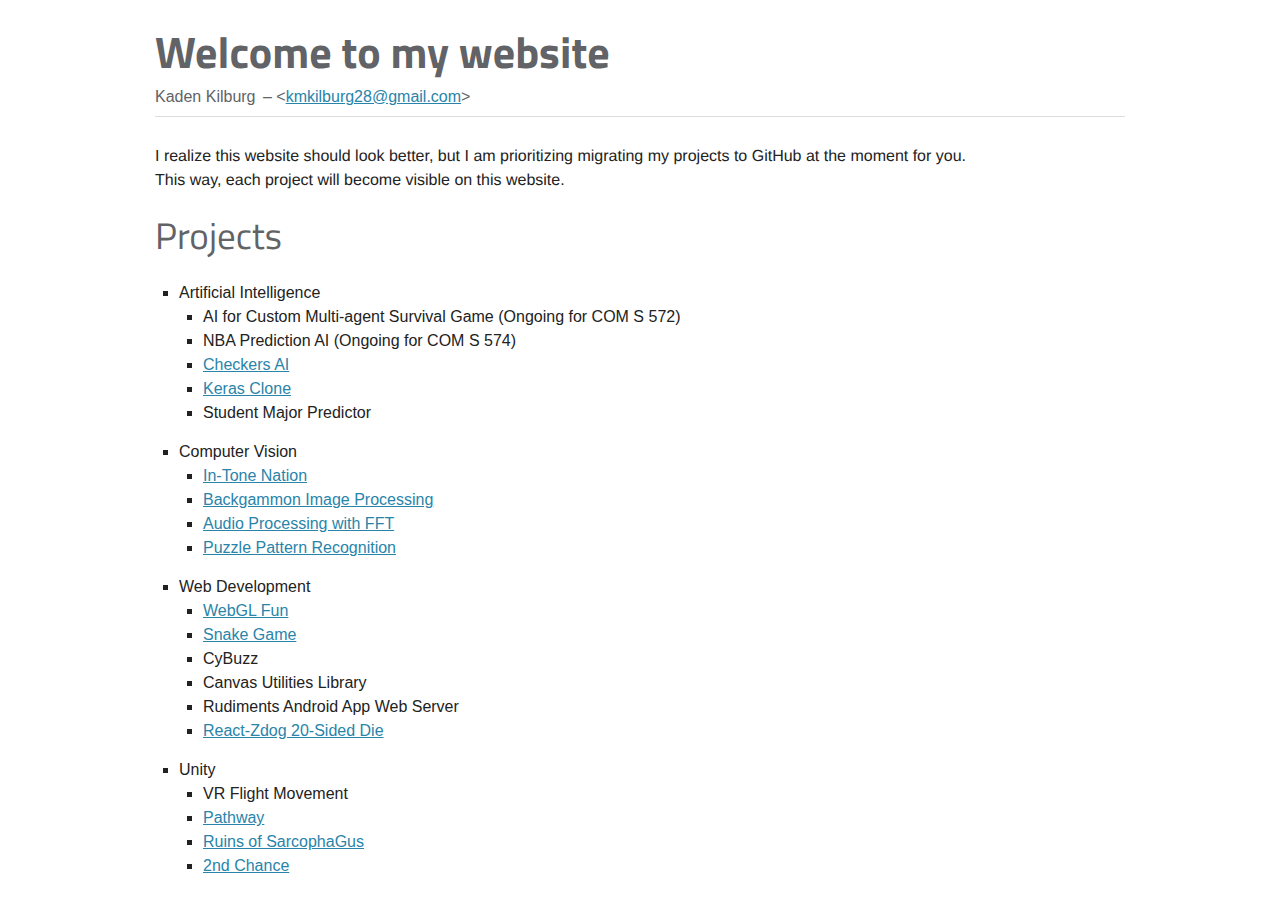
==== index.html @ 059d4706 "Added Checkers" ====
<!DOCTYPE html>
<html lang="en">
<head>
	<meta http-equiv="Content-Type" content="text/html; charset=UTF-8">
	<title>Kaden's Website</title>
	<link rel="stylesheet" href="riak.css" type="text/css">
</head>
<body class="article">
<div id="header">
	<h1>Welcome to my website</h1>
	<span id="author">Kaden Kilburg</span></br>
	<span id="email" class="monospaced">
		&lt;<a href="mailto:Your Email">kmkilburg28@gmail.com</a>&gt;
	</span></br>
</div>
<div id="content">
	<p>
		I realize this website should look better, but I am prioritizing
		migrating my projects to GitHub at the moment for you.
		</br>
		This way, each project will become visible on this website.
	</p>

	<div>
		<h2>Projects</h2>
		<ul>
			<li>Artificial Intelligence</li>
			<ul>
				<li>AI for Custom Multi-agent Survival Game (Ongoing for COM S 572)</li>
				<li>NBA Prediction AI (Ongoing for COM S 574)</li>
				<li><a href="Checkers/">Checkers AI</a></li>
				<li><a href="KerasClone/">Keras Clone</a></li>
				<li>Student Major Predictor</li>
			</ul>
			<li>Computer Vision</li>
			<ul>
				<li><a href="IntonationLearner/">In-Tone Nation</a></li>
				<li><a href="BackgammonImageProcessing/">Backgammon Image Processing</a></li>
				<li><a href="AudioProcessing/">Audio Processing with FFT</a></li>
				<li><a href="PatternRecognition/">Puzzle Pattern Recognition</a></li>
			</ul>
			<li>Web Development</li>
			<ul>
				<li><a href="WebGL/lib/">WebGL Fun</a></li>
				<li><a href="snake/">Snake Game</a></li>
				<li>CyBuzz</li>
				<li>Canvas Utilities Library</li>
				<li>Rudiments Android App Web Server</li>
				<li><a href="https://codesandbox.io/s/zealous-borg-27t7v" target="_blank">React-Zdog 20-Sided Die</a></li>
			</ul>
			<li>Unity</li>
			<ul>
				<li>VR Flight Movement</li>
				<li><a href="pathway/">Pathway</a></li>
				<li><a href="https://kmkilburg28.itch.io/the-ruins-of-sarcopha-gus" target="_blank">Ruins of SarcophaGus</a></li>
				<li><a href="https://globalgamejam.org/2019/games/second-chance-0" target="_blank">2nd Chance</a></li>
			</ul>
		</ul>
	</div>
</div>

</body>
</html>
---- riak.css ----
/* Derived from the Riak documentation theme developed by Basho Technologies, Inc. | CC BY 3.0 License | http://docs.basho.org */
@import url(https://fonts.googleapis.com/css?family=Titillium+Web:400,700);
@import url(https://fonts.googleapis.com/css?family=Noticia+Text:400,400italic);
/*! normalize.css v2.1.2 | MIT License | git.io/normalize */
/* ========================================================================== HTML5 display definitions ========================================================================== */
/** Correct `block` display not defined in IE 8/9. */
article, aside, details, figcaption, figure, footer, header, hgroup, main, nav, section, summary { display: block; }

/** Correct `inline-block` display not defined in IE 8/9. */
audio, canvas, video { display: inline-block; }

/** Prevent modern browsers from displaying `audio` without controls. Remove excess height in iOS 5 devices. */
audio:not([controls]) { display: none; height: 0; }

/** Address `[hidden]` styling not present in IE 8/9. Hide the `template` element in IE, Safari, and Firefox < 22. */
[hidden], template { display: none; }

script { display: none !important; }

/* ========================================================================== Base ========================================================================== */
/** 1. Set default font family to sans-serif. 2. Prevent iOS text size adjust after orientation change, without disabling user zoom. */
html { font-family: sans-serif; /* 1 */ -ms-text-size-adjust: 100%; /* 2 */ -webkit-text-size-adjust: 100%; /* 2 */ }

/** Remove default margin. */
body { margin: 0; }

/* ========================================================================== Links ========================================================================== */
/** Remove the gray background color from active links in IE 10. */
a { background: transparent; }

/** Address `outline` inconsistency between Chrome and other browsers. */
a:focus { outline: thin dotted; }

/** Improve readability when focused and also mouse hovered in all browsers. */
a:active, a:hover { outline: 0; }

/* ========================================================================== Typography ========================================================================== */
/** Address variable `h1` font-size and margin within `section` and `article` contexts in Firefox 4+, Safari 5, and Chrome. */
h1 { font-size: 2em; margin: 0.67em 0; }

/** Address styling not present in IE 8/9, Safari 5, and Chrome. */
abbr[title] { border-bottom: 1px dotted; }

/** Address style set to `bolder` in Firefox 4+, Safari 5, and Chrome. */
b, strong { font-weight: bold; }

/** Address styling not present in Safari 5 and Chrome. */
dfn { font-style: italic; }

/** Address differences between Firefox and other browsers. */
hr { -moz-box-sizing: content-box; box-sizing: content-box; height: 0; }

/** Address styling not present in IE 8/9. */
mark { background: #ff0; color: #000; }

/** Correct font family set oddly in Safari 5 and Chrome. */
code, kbd, pre, samp { font-family: monospace, serif; font-size: 1em; }

/** Improve readability of pre-formatted text in all browsers. */
pre { white-space: pre-wrap; }

/** Set consistent quote types. */
q { quotes: "\201C" "\201D" "\2018" "\2019"; }

/** Address inconsistent and variable font size in all browsers. */
small { font-size: 80%; }

/** Prevent `sub` and `sup` affecting `line-height` in all browsers. */
sub, sup { font-size: 75%; line-height: 0; position: relative; vertical-align: baseline; }

sup { top: -0.5em; }

sub { bottom: -0.25em; }

/* ========================================================================== Embedded content ========================================================================== */
/** Remove border when inside `a` element in IE 8/9. */
img { border: 0; }

/** Correct overflow displayed oddly in IE 9. */
svg:not(:root) { overflow: hidden; }

.codetext {
  box-shadow: inset 0 1px 4px #aeb9b6;
  font-size: 0.64em;
  border-radius: 5px;
  border-width: 0 0 1px 0;
  border-style: solid;
  border-color: #f0f0f0;
  padding: 15px;
  word-wrap: break-word;
  line-height: 1.6;
  color: inherit;
  font-family: monospace, serif;
  font-weight: normal;
  margin: 0;
  direction: ltr;
  box-sizing: border-box;
  display: block;
  -webkit-font-smoothing: antialiased;
  cursor: auto;
  color: #fff;
}

.codeobject {
  width: 100%;
  height: 350px;
}

/* ========================================================================== Figures ========================================================================== */
/** Address margin not present in IE 8/9 and Safari 5. */
figure { margin: 0; }

/* ========================================================================== Forms ========================================================================== */
/** Define consistent border, margin, and padding. */
fieldset { border: 1px solid #c0c0c0; margin: 0 2px; padding: 0.35em 0.625em 0.75em; }

/** 1. Correct `color` not being inherited in IE 8/9. 2. Remove padding so people aren't caught out if they zero out fieldsets. */
legend { border: 0; /* 1 */ padding: 0; /* 2 */ }

/** 1. Correct font family not being inherited in all browsers. 2. Correct font size not being inherited in all browsers. 3. Address margins set differently in Firefox 4+, Safari 5, and Chrome. */
button, input, select, textarea { font-family: inherit; /* 1 */ font-size: 100%; /* 2 */ margin: 0; /* 3 */ }

/** Address Firefox 4+ setting `line-height` on `input` using `!important` in the UA stylesheet. */
button, input { line-height: normal; }

/** Address inconsistent `text-transform` inheritance for `button` and `select`. All other form control elements do not inherit `text-transform` values. Correct `button` style inheritance in Chrome, Safari 5+, and IE 8+. Correct `select` style inheritance in Firefox 4+ and Opera. */
button, select { text-transform: none; }

/** 1. Avoid the WebKit bug in Android 4.0.* where (2) destroys native `audio` and `video` controls. 2. Correct inability to style clickable `input` types in iOS. 3. Improve usability and consistency of cursor style between image-type `input` and others. */
button, html input[type="button"], input[type="reset"], input[type="submit"] { -webkit-appearance: button; /* 2 */ cursor: pointer; /* 3 */ }

/** Re-set default cursor for disabled elements. */
button[disabled], html input[disabled] { cursor: default; }

/** 1. Address box sizing set to `content-box` in IE 8/9. 2. Remove excess padding in IE 8/9. */
input[type="checkbox"], input[type="radio"] { box-sizing: border-box; /* 1 */ padding: 0; /* 2 */ }

/** 1. Address `appearance` set to `searchfield` in Safari 5 and Chrome. 2. Address `box-sizing` set to `border-box` in Safari 5 and Chrome (include `-moz` to future-proof). */
input[type="search"] { -webkit-appearance: textfield; /* 1 */ -moz-box-sizing: content-box; -webkit-box-sizing: content-box; /* 2 */ box-sizing: content-box; }

/** Remove inner padding and search cancel button in Safari 5 and Chrome on OS X. */
input[type="search"]::-webkit-search-cancel-button, input[type="search"]::-webkit-search-decoration { -webkit-appearance: none; }

/** Remove inner padding and border in Firefox 4+. */
button::-moz-focus-inner, input::-moz-focus-inner { border: 0; padding: 0; }

/** 1. Remove default vertical scrollbar in IE 8/9. 2. Improve readability and alignment in all browsers. */
textarea { overflow: auto; /* 1 */ vertical-align: top; /* 2 */ }

/* ========================================================================== Tables ========================================================================== */
/** Remove most spacing between table cells. */
table { border-collapse: collapse; border-spacing: 0; }

meta.foundation-mq-small { font-family: "only screen and (min-width: 768px)"; width: 768px; }

meta.foundation-mq-medium { font-family: "only screen and (min-width:1280px)"; width: 1280px; }

meta.foundation-mq-large { font-family: "only screen and (min-width:1440px)"; width: 1440px; }

*, *:before, *:after { -moz-box-sizing: border-box; -webkit-box-sizing: border-box; box-sizing: border-box; }

html, body { font-size: 100%; }

body { background: white; color: #222222; padding: 0; margin: 0; font-family: "Helvetica Neue", "Helvetica", Helvetica, Arial, sans-serif; font-weight: normal; font-style: normal; line-height: 1; position: relative; cursor: auto; }

a:hover { cursor: pointer; }

img, object, embed { max-width: 100%; height: auto; }

object, embed { height: 100%; }

img { -ms-interpolation-mode: bicubic; }

#map_canvas img, #map_canvas embed, #map_canvas object, .map_canvas img, .map_canvas embed, .map_canvas object { max-width: none !important; }

.left { float: left !important; }

.right { float: right !important; }

.text-left { text-align: left !important; }

.text-right { text-align: right !important; }

.text-center { text-align: center !important; }

.text-justify { text-align: justify !important; }

.hide { display: none; }

.antialiased, body { -webkit-font-smoothing: antialiased; }

img { display: inline-block; vertical-align: middle; }

textarea { height: auto; min-height: 50px; }

select { width: 100%; }

p.lead, .paragraph.lead > p, #preamble > .sectionbody > .paragraph:first-of-type p { font-size: 1.21875em; line-height: 1.6; }

.subheader, #content #toctitle, .admonitionblock td.content > .title, .audioblock > .title, .exampleblock > .title, .imageblock > .title, .listingblock > .title, .literalblock > .title, .stemblock > .title, .openblock > .title, .paragraph > .title, .quoteblock > .title, table.tableblock > .title, .verseblock > .title, .videoblock > .title, .dlist > .title, .olist > .title, .ulist > .title, .qlist > .title, .hdlist > .title { line-height: 1.4; color: #3c3d3f; font-weight: 300; margin-top: 0.2em; margin-bottom: 0.5em; }

/* Typography resets */
div, dl, dt, dd, ul, ol, li, h1, h2, h3, #toctitle, .sidebarblock > .content > .title, h4, h5, h6, pre, form, p, blockquote, th, td { margin: 0; padding: 0; direction: ltr; }

/* Default Link Styles */
a { color: #2984a9; text-decoration: underline; line-height: inherit; }
a:hover, a:focus { color: #faa94c; }
a img { border: none; }

/* Default paragraph styles */
p { font-family: inherit; font-weight: normal; font-size: 1em; line-height: 1.5; margin-bottom: 0.9375em; text-rendering: geometricPrecision; }
p aside { font-size: 0.875em; line-height: 1.35; font-style: italic; }

/* Default header styles */
h1, h2, h3, #toctitle, .sidebarblock > .content > .title, h4, h5, h6 { font-family: "Titillium Web", Verdana, Arial, sans-serif; font-weight: normal; font-style: normal; color: #616366; text-rendering: geometricPrecision; margin-top: 0.5em; margin-bottom: 0.5em; line-height: 1.2125em; }
h1 small, h2 small, h3 small, #toctitle small, .sidebarblock > .content > .title small, h4 small, h5 small, h6 small { font-size: 60%; color: #aeb0b2; line-height: 0; }

h1 { font-size: 2.125em; }

h2 { font-size: 1.6875em; }

h3, #toctitle, .sidebarblock > .content > .title { font-size: 1.375em; }

h4 { font-size: 1.125em; }

h5 { font-size: 1.125em; }

h6 { font-size: 1em; }

hr { border: solid #dddddd; border-width: 1px 0 0; clear: both; margin: 1.25em 0 1.1875em; height: 0; }

/* Helpful Typography Defaults */
em, i { font-style: italic; line-height: inherit; }

strong, b { font-weight: bold; line-height: inherit; }

small { font-size: 60%; line-height: inherit; }

code { font-family: monospace, serif; font-weight: normal; color: #515151; }

/* Lists */
ul, ol, dl { font-size: 1em; line-height: 1.5; margin-bottom: 0.9375em; list-style-position: outside; font-family: inherit; }

ul, ol { margin-left: 1.5em; }
ul.no-bullet, ol.no-bullet { margin-left: 1.5em; }

/* Unordered Lists */
ul li ul, ul li ol { margin-left: 1.25em; margin-bottom: 0; font-size: 1em; /* Override nested font-size change */ }
ul.square li ul, ul.circle li ul, ul.disc li ul { list-style: inherit; }
ul.square { list-style-type: square; }
ul.circle { list-style-type: circle; }
ul.disc { list-style-type: disc; }
ul.no-bullet { list-style: none; }

/* Ordered Lists */
ol li ul, ol li ol { margin-left: 1.25em; margin-bottom: 0; }

/* Definition Lists */
dl dt { margin-bottom: 0.3125em; font-weight: bold; }
dl dd { margin-bottom: 1.25em; }

/* Abbreviations */
abbr, acronym { text-transform: uppercase; font-size: 90%; color: #515151; border-bottom: 1px dotted #dddddd; cursor: help; }

abbr { text-transform: none; }

/* Blockquotes */
blockquote { margin: 0 0 0.9375em; padding: 0.5625em 1.25em 0 1.1875em; border-left: 1px solid #dddddd; }
blockquote cite { display: block; font-size: inherit; color: #484a4c; }
blockquote cite:before { content: "\2014 \0020"; }
blockquote cite a, blockquote cite a:visited { color: #484a4c; }

blockquote, blockquote p { line-height: 1.5; color: #616366; }

/* Microformats */
.vcard { display: inline-block; margin: 0 0 1.25em 0; border: 1px solid #dddddd; padding: 0.625em 0.75em; }
.vcard li { margin: 0; display: block; }
.vcard .fn { font-weight: bold; font-size: 0.9375em; }

.vevent .summary { font-weight: bold; }
.vevent abbr { cursor: auto; text-decoration: none; font-weight: bold; border: none; padding: 0 0.0625em; }

@media only screen and (min-width: 768px) { h1, h2, h3, #toctitle, .sidebarblock > .content > .title, h4, h5, h6 { line-height: 1.4; }
  h1 { font-size: 2.75em; }
  h2 { font-size: 2.3125em; }
  h3, #toctitle, .sidebarblock > .content > .title { font-size: 1.6875em; }
  h4 { font-size: 1.4375em; } }
/* Tables */
table { background: #f1f1f1; margin-bottom: 1.25em; border: solid 5px white; }
table thead, table tfoot { background: #dfdfdf; font-weight: bold; }
table thead tr th, table thead tr td, table tfoot tr th, table tfoot tr td { padding: 0.5em 0.625em 0.625em; font-size: inherit; color: #222222; text-align: left; }
table tr th, table tr td { padding: 0.5625em 0.625em; font-size: inherit; color: #222222; }
table tr.even, table tr.alt, table tr:nth-of-type(even) { background: #dfdfdf; }
table thead tr th, table tfoot tr th, table tbody tr td, table tr td, table tfoot tr td { display: table-cell; line-height: 1.5; }

.clearfix:before, .clearfix:after, .float-group:before, .float-group:after { content: " "; display: table; }
.clearfix:after, .float-group:after { clear: both; }

*:not(pre) > code { font-size: 0.9em; padding: 0 3px; white-space: nowrap; background-color: #dfdfdf; border: 1px solid #c9c9c9; -webkit-border-radius: 4px; border-radius: 4px; text-shadow: none; line-height: inherit; }

pre, pre > code { line-height: 1.6; color: inherit; font-family: monospace, serif; font-weight: normal; }

.keyseq { color: #848484; }

kbd:not(.keyseq) { display: inline-block; color: #515151; font-size: 0.75em; line-height: 1.4; background-color: #f7f7f7; border: 1px solid #ccc; -webkit-border-radius: 3px; border-radius: 3px; -webkit-box-shadow: 0 1px 0 rgba(0, 0, 0, 0.2), 0 0 0 2px white inset; box-shadow: 0 1px 0 rgba(0, 0, 0, 0.2), 0 0 0 2px white inset; margin: -0.15em 0.15em 0 0.15em; padding: 0.2em 0.6em 0.2em 0.5em; vertical-align: middle; white-space: nowrap; }

.keyseq kbd:first-child { margin-left: 0; }

.keyseq kbd:last-child { margin-right: 0; }

.menuseq, .menu { color: #373737; }

b.button:before, b.button:after { position: relative; top: -1px; font-weight: normal; }

b.button:before { content: "["; padding: 0 3px 0 2px; }

b.button:after { content: "]"; padding: 0 2px 0 3px; }

p a > code:hover { color: #444444; }

#header, #content, #footnotes, #footer { width: 100%; margin-left: auto; margin-right: auto; margin-top: 0; margin-bottom: 0; max-width: 62.5em; *zoom: 1; position: relative; padding-left: 0.9375em; padding-right: 0.9375em; }
#header:before, #header:after, #content:before, #content:after, #footnotes:before, #footnotes:after, #footer:before, #footer:after { content: " "; display: table; }
#header:after, #content:after, #footnotes:after, #footer:after { clear: both; }

#content:before { content: none; }

#header { margin-bottom: 2.5em; }
#header > h1 { color: #616366; font-weight: normal; border-bottom: 1px solid #dddddd; margin-bottom: -28px; padding-bottom: 32px; }
#header span { color: #616366; }
#header #revnumber { text-transform: capitalize; }
#header br { display: none; }
#header br + span { padding-left: 3px; }
#header br + span:before { content: "\2013 \0020"; }
#header br + span.author { padding-left: 0; }
#header br + span.author:before { content: ", "; }

#toc { border-bottom: 1px dashed #cccccc; padding-top: 1em; padding-bottom: 1.25em; }
#toc > ul { margin-left: 0.25em; }
#toc ul.sectlevel0 > li > a { font-style: italic; }
#toc ul.sectlevel0 ul.sectlevel1 { margin-left: 0; margin-top: 0.5em; margin-bottom: 0.5em; }
#toc ul { font-family: "Titillium Web", Verdana, Arial, sans-serif; list-style-type: none; }
#toc a { text-decoration: none; }
#toc a:active { text-decoration: underline; }

#toctitle { color: #3c3d3f; }

@media only screen and (min-width: 768px) { body.toc2 { padding-left: 15em; padding-right: 0; }
  #toc.toc2 { background-color: #f2f2f2; position: fixed; width: 15em; left: 0; top: 0; border-right: 1px solid #cccccc; border-bottom: 0; z-index: 1000; padding: 1.25em 1em; height: 100%; overflow: auto; }
  #toc.toc2 #toctitle { margin-top: 0; font-size: 1.2em; }
  #toc.toc2 > ul { font-size: .90em; margin-bottom: 0; }
  #toc.toc2 ul ul { margin-left: 0; padding-left: 1em; }
  #toc.toc2 ul.sectlevel0 ul.sectlevel1 { padding-left: 0; margin-top: 0.5em; margin-bottom: 0.5em; }
  body.toc2.toc-right { padding-left: 0; padding-right: 15em; }
  body.toc2.toc-right #toc.toc2 { border-right: 0; border-left: 1px solid #cccccc; left: auto; right: 0; } }
@media only screen and (min-width: 1280px) { body.toc2 { padding-left: 20em; padding-right: 0; }
  #toc.toc2 { width: 20em; }
  #toc.toc2 #toctitle { font-size: 1.375em; }
  #toc.toc2 > ul { font-size: 0.95em; }
  #toc.toc2 ul ul { padding-left: 1.25em; }
  body.toc2.toc-right { padding-left: 0; padding-right: 20em; } }
#content #toc { border-style: solid; border-width: 1px; border-color: #d9d9d9; margin-bottom: 1.25em; padding: 1.25em; background: #f2f2f2; border-width: 0; -webkit-border-radius: 4px; border-radius: 4px; }
#content #toc > :first-child { margin-top: 0; }
#content #toc > :last-child { margin-bottom: 0; }

#content #toctitle { font-size: 1.375em; }

#footer { max-width: 100%; background-color: #515151; padding: 1.25em; }

#footer-text { color: #aeaeae; line-height: 1.35; }

.sect1 { padding-bottom: 1.25em; }

.sect1 + .sect1 { border-top: 1px dashed #cccccc; }

#content h1 > a.anchor, h2 > a.anchor, h3 > a.anchor, #toctitle > a.anchor, .sidebarblock > .content > .title > a.anchor, h4 > a.anchor, h5 > a.anchor, h6 > a.anchor { position: absolute; width: 1em; margin-left: -1em; display: block; text-decoration: none; visibility: hidden; text-align: center; font-weight: normal; }
#content h1 > a.anchor:before, h2 > a.anchor:before, h3 > a.anchor:before, #toctitle > a.anchor:before, .sidebarblock > .content > .title > a.anchor:before, h4 > a.anchor:before, h5 > a.anchor:before, h6 > a.anchor:before { content: '\00A7'; font-size: .85em; vertical-align: text-top; display: block; margin-top: 0.05em; }
#content h1:hover > a.anchor, #content h1 > a.anchor:hover, h2:hover > a.anchor, h2 > a.anchor:hover, h3:hover > a.anchor, #toctitle:hover > a.anchor, .sidebarblock > .content > .title:hover > a.anchor, h3 > a.anchor:hover, #toctitle > a.anchor:hover, .sidebarblock > .content > .title > a.anchor:hover, h4:hover > a.anchor, h4 > a.anchor:hover, h5:hover > a.anchor, h5 > a.anchor:hover, h6:hover > a.anchor, h6 > a.anchor:hover { visibility: visible; }
#content h1 > a.link, h2 > a.link, h3 > a.link, #toctitle > a.link, .sidebarblock > .content > .title > a.link, h4 > a.link, h5 > a.link, h6 > a.link { color: #616366; text-decoration: none; }
#content h1 > a.link:hover, h2 > a.link:hover, h3 > a.link:hover, #toctitle > a.link:hover, .sidebarblock > .content > .title > a.link:hover, h4 > a.link:hover, h5 > a.link:hover, h6 > a.link:hover { color: #555659; }

.audioblock, .imageblock, .literalblock, .listingblock, .stemblock, .verseblock, .videoblock { margin-bottom: 1.25em; }

.admonitionblock td.content > .title, .audioblock > .title, .exampleblock > .title, .imageblock > .title, .listingblock > .title, .literalblock > .title, .stemblock > .title, .openblock > .title, .paragraph > .title, .quoteblock > .title, table.tableblock > .title, .verseblock > .title, .videoblock > .title, .dlist > .title, .olist > .title, .ulist > .title, .qlist > .title, .hdlist > .title { text-rendering: geometricPrecision; text-align: left; font-weight: bold; }

table.tableblock > caption.title { white-space: nowrap; overflow: visible; max-width: 0; }

table.tableblock #preamble > .sectionbody > .paragraph:first-of-type p { font-size: inherit; }

.admonitionblock > table { border: 0; background: none; width: 100%; }
.admonitionblock > table td.icon { text-align: center; width: 80px; }
.admonitionblock > table td.icon img { max-width: none; }
.admonitionblock > table td.icon .title { font-weight: normal; text-transform: uppercase; }
.admonitionblock > table td.content { padding-left: 1.125em; padding-right: 1.25em; border-left: 1px solid #dddddd; color: #616366; }
.admonitionblock > table td.content > :last-child > :last-child { margin-bottom: 0; }

.exampleblock > .content { border-style: solid; border-width: 1px; border-color: #e6e6e6; margin-bottom: 1.25em; padding: 1.25em; background: white; -webkit-border-radius: 4px; border-radius: 4px; }
.exampleblock > .content > :first-child { margin-top: 0; }
.exampleblock > .content > :last-child { margin-bottom: 0; }
.exampleblock > .content h1, .exampleblock > .content h2, .exampleblock > .content h3, .exampleblock > .content #toctitle, .sidebarblock.exampleblock > .content > .title, .exampleblock > .content h4, .exampleblock > .content h5, .exampleblock > .content h6, .exampleblock > .content p { color: #333333; }
.exampleblock > .content h1, .exampleblock > .content h2, .exampleblock > .content h3, .exampleblock > .content #toctitle, .sidebarblock.exampleblock > .content > .title, .exampleblock > .content h4, .exampleblock > .content h5, .exampleblock > .content h6 { line-height: 1; margin-bottom: 0.625em; }
.exampleblock > .content h1.subheader, .exampleblock > .content h2.subheader, .exampleblock > .content h3.subheader, .exampleblock > .content .subheader#toctitle, .sidebarblock.exampleblock > .content > .subheader.title, .exampleblock > .content h4.subheader, .exampleblock > .content h5.subheader, .exampleblock > .content h6.subheader { line-height: 1.4; }

.exampleblock.result > .content { -webkit-box-shadow: 0 1px 8px #d9d9d9; box-shadow: 0 1px 8px #d9d9d9; }

.sidebarblock { border-style: solid; border-width: 1px; border-color: #d9d9d9; margin-bottom: 1.25em; padding: 1.25em; background: #f2f2f2; -webkit-border-radius: 4px; border-radius: 4px; }
.sidebarblock > :first-child { margin-top: 0; }
.sidebarblock > :last-child { margin-bottom: 0; }
.sidebarblock h1, .sidebarblock h2, .sidebarblock h3, .sidebarblock #toctitle, .sidebarblock > .content > .title, .sidebarblock h4, .sidebarblock h5, .sidebarblock h6, .sidebarblock p { color: #333333; }
.sidebarblock h1, .sidebarblock h2, .sidebarblock h3, .sidebarblock #toctitle, .sidebarblock > .content > .title, .sidebarblock h4, .sidebarblock h5, .sidebarblock h6 { line-height: 1; margin-bottom: 0.625em; }
.sidebarblock h1.subheader, .sidebarblock h2.subheader, .sidebarblock h3.subheader, .sidebarblock .subheader#toctitle, .sidebarblock > .content > .subheader.title, .sidebarblock h4.subheader, .sidebarblock h5.subheader, .sidebarblock h6.subheader { line-height: 1.4; }
.sidebarblock > .content > .title { color: #3c3d3f; margin-top: 0; line-height: 1.5; }

.exampleblock > .content > :last-child > :last-child, .exampleblock > .content .olist > ol > li:last-child > :last-child, .exampleblock > .content .ulist > ul > li:last-child > :last-child, .exampleblock > .content .qlist > ol > li:last-child > :last-child, .sidebarblock > .content > :last-child > :last-child, .sidebarblock > .content .olist > ol > li:last-child > :last-child, .sidebarblock > .content .ulist > ul > li:last-child > :last-child, .sidebarblock > .content .qlist > ol > li:last-child > :last-child { margin-bottom: 0; }

.literalblock pre:not([class]), .listingblock pre:not([class]) { background: url('../images/riak/pre-bg.jpg'); }
.literalblock pre, .literalblock pre[class], .listingblock pre, .listingblock pre[class] { border-width: 0 0 1px 0; border-style: solid; border-color: #f0f0f0; -webkit-border-radius: 4px; border-radius: 4px; padding: 15px; word-wrap: break-word; }
.literalblock pre.nowrap, .literalblock pre[class].nowrap, .listingblock pre.nowrap, .listingblock pre[class].nowrap { overflow-x: auto; white-space: pre; word-wrap: normal; }
.literalblock pre > code, .literalblock pre[class] > code, .listingblock pre > code, .listingblock pre[class] > code { display: block; }
@media only screen { .literalblock pre, .literalblock pre[class], .listingblock pre, .listingblock pre[class] { font-size: 0.64em; } }
@media only screen and (min-width: 768px) { .literalblock pre, .literalblock pre[class], .listingblock pre, .listingblock pre[class] { font-size: 0.72em; } }
@media only screen and (min-width: 1280px) { .literalblock pre, .literalblock pre[class], .listingblock pre, .listingblock pre[class] { font-size: 0.8em; } }

.listingblock pre.highlight { padding: 0; }
.listingblock pre.highlight > code { padding: 15px; }

.listingblock > .content { position: relative; }

.listingblock:hover code[class*=" language-"]:before { text-transform: uppercase; font-size: 0.9em; color: #999; position: absolute; top: 0.375em; right: 0.375em; }

.listingblock:hover code.asciidoc:before { content: "asciidoc"; }
.listingblock:hover code.clojure:before { content: "clojure"; }
.listingblock:hover code.css:before { content: "css"; }
.listingblock:hover code.go:before { content: "go"; }
.listingblock:hover code.groovy:before { content: "groovy"; }
.listingblock:hover code.html:before { content: "html"; }
.listingblock:hover code.java:before { content: "java"; }
.listingblock:hover code.javascript:before { content: "javascript"; }
.listingblock:hover code.python:before { content: "python"; }
.listingblock:hover code.ruby:before { content: "ruby"; }
.listingblock:hover code.sass:before { content: "sass"; }
.listingblock:hover code.scss:before { content: "scss"; }
.listingblock:hover code.xml:before { content: "xml"; }
.listingblock:hover code.yaml:before { content: "yaml"; }

.listingblock.terminal pre .command:before { content: attr(data-prompt); padding-right: 0.5em; color: #999; }

.listingblock.terminal pre .command:not([data-prompt]):before { content: '$'; }

table.pyhltable { border: 0; margin-bottom: 0; }

table.pyhltable td { vertical-align: top; padding-top: 0; padding-bottom: 0; }

table.pyhltable td.code { padding-left: .75em; padding-right: 0; }

.highlight.pygments .lineno, table.pyhltable td:not(.code) { color: #999; padding-left: 0; padding-right: .5em; border-right: 1px solid #dddddd; }

.highlight.pygments .lineno { display: inline-block; margin-right: .25em; }

table.pyhltable .linenodiv { background-color: transparent !important; padding-right: 0 !important; }

.quoteblock { margin: 0 0 0.9375em 0; padding: 0.5625em 1.25em 0 1.1875em; border-left: 1px solid #dddddd; }
.quoteblock blockquote { margin: 0 0 0.9375em 0; padding: 0 0 0.625em 0; border: 0; }
.quoteblock blockquote > .paragraph:last-child p { margin-bottom: 0; }
.quoteblock .attribution { margin-top: -0.625em; padding-bottom: 0.625em; font-size: inherit; color: #484a4c; line-height: 1.5; }
.quoteblock .attribution br { display: none; }
.quoteblock .attribution cite { display: block; }

table.tableblock { max-width: 100%; }
table.tableblock td .paragraph:last-child p > p:last-child, table.tableblock th > p:last-child, table.tableblock td > p:last-child { margin-bottom: 0; }

table.spread { width: 100%; }

table.tableblock, th.tableblock, td.tableblock { border: 0 solid white; }

table.grid-all th.tableblock, table.grid-all td.tableblock { border-width: 0 5px 5px 0; }

table.grid-all tfoot > tr > th.tableblock, table.grid-all tfoot > tr > td.tableblock { border-width: 5px 5px 0 0; }

table.grid-cols th.tableblock, table.grid-cols td.tableblock { border-width: 0 5px 0 0; }

table.grid-all * > tr > .tableblock:last-child, table.grid-cols * > tr > .tableblock:last-child { border-right-width: 0; }

table.grid-rows th.tableblock, table.grid-rows td.tableblock { border-width: 0 0 5px 0; }

table.grid-all tbody > tr:last-child > th.tableblock, table.grid-all tbody > tr:last-child > td.tableblock, table.grid-all thead:last-child > tr > th.tableblock, table.grid-rows tbody > tr:last-child > th.tableblock, table.grid-rows tbody > tr:last-child > td.tableblock, table.grid-rows thead:last-child > tr > th.tableblock { border-bottom-width: 0; }

table.grid-rows tfoot > tr > th.tableblock, table.grid-rows tfoot > tr > td.tableblock { border-width: 5px 0 0 0; }

table.frame-all { border-width: 5px; }

table.frame-sides { border-width: 0 5px; }

table.frame-topbot { border-width: 5px 0; }

th.halign-left, td.halign-left { text-align: left; }

th.halign-right, td.halign-right { text-align: right; }

th.halign-center, td.halign-center { text-align: center; }

th.valign-top, td.valign-top { vertical-align: top; }

th.valign-bottom, td.valign-bottom { vertical-align: bottom; }

th.valign-middle, td.valign-middle { vertical-align: middle; }

table thead th, table tfoot th { font-weight: bold; }

tbody tr th { display: table-cell; line-height: 1.5; background: #dfdfdf; }

tbody tr th, tbody tr th p, tfoot tr th, tfoot tr th p { color: #222222; font-weight: bold; }

td > div.verse { white-space: pre; }

ol { margin-left: 1.75em; }

ul li ol { margin-left: 1.5em; }

dl dd { margin-left: 1.125em; }

dl dd:last-child, dl dd:last-child > :last-child { margin-bottom: 0; }

ol > li p, ul > li p, ul dd, ol dd, .olist .olist, .ulist .ulist, .ulist .olist, .olist .ulist { margin-bottom: 0.46875em; }

ul.unstyled, ol.unnumbered, ul.checklist, ul.none { list-style-type: none; }

ul.unstyled, ol.unnumbered, ul.checklist { margin-left: 0.625em; }

ul.checklist li > p:first-child > .fa-check-square-o:first-child, ul.checklist li > p:first-child > input[type="checkbox"]:first-child { margin-right: 0.25em; }

ul.checklist li > p:first-child > input[type="checkbox"]:first-child { position: relative; top: 1px; }

ul.inline { margin: 0 auto 0.46875em auto; margin-left: -1.375em; margin-right: 0; padding: 0; list-style: none; overflow: hidden; }
ul.inline > li { list-style: none; float: left; margin-left: 1.375em; display: block; }
ul.inline > li > * { display: block; }

.unstyled dl dt { font-weight: normal; font-style: normal; }

ol.arabic { list-style-type: decimal; }

ol.decimal { list-style-type: decimal-leading-zero; }

ol.loweralpha { list-style-type: lower-alpha; }

ol.upperalpha { list-style-type: upper-alpha; }

ol.lowerroman { list-style-type: lower-roman; }

ol.upperroman { list-style-type: upper-roman; }

ol.lowergreek { list-style-type: lower-greek; }

.hdlist > table, .colist > table { border: 0; background: none; }
.hdlist > table > tbody > tr, .colist > table > tbody > tr { background: none; }

td.hdlist1 { padding-right: .75em; font-weight: bold; }

td.hdlist1, td.hdlist2 { vertical-align: top; }

.literalblock + .colist, .listingblock + .colist { margin-top: -0.5em; }

.colist > table tr > td:first-of-type { padding: 0 .75em; line-height: 1; }
.colist > table tr > td:last-of-type { padding: 0.25em 0; }

.qanda > ol > li > p > em:only-child { color: #247494; }

.thumb, .th { line-height: 0; display: inline-block; border: solid 4px white; -webkit-box-shadow: 0 0 0 1px #dddddd; box-shadow: 0 0 0 1px #dddddd; }

.imageblock.left, .imageblock[style*="float: left"] { margin: 0.25em 0.625em 1.25em 0; }
.imageblock.right, .imageblock[style*="float: right"] { margin: 0.25em 0 1.25em 0.625em; }
.imageblock > .title { margin-bottom: 0; }
.imageblock.thumb, .imageblock.th { border-width: 6px; }
.imageblock.thumb > .title, .imageblock.th > .title { padding: 0 0.125em; }

.image.left, .image.right { margin-top: 0.25em; margin-bottom: 0.25em; display: inline-block; line-height: 0; }
.image.left { margin-right: 0.625em; }
.image.right { margin-left: 0.625em; }

a.image { text-decoration: none; }

span.footnote, span.footnoteref { vertical-align: super; font-size: 0.875em; }
span.footnote a, span.footnoteref a { text-decoration: none; }
span.footnote a:active, span.footnoteref a:active { text-decoration: underline; }

#footnotes { padding-top: 0.75em; padding-bottom: 0.75em; margin-bottom: 0.625em; }
#footnotes hr { width: 20%; min-width: 6.25em; margin: -.25em 0 .75em 0; border-width: 1px 0 0 0; }
#footnotes .footnote { padding: 0 0.375em; line-height: 1.3; font-size: 0.875em; margin-left: 1.2em; text-indent: -1.2em; margin-bottom: .2em; }
#footnotes .footnote a:first-of-type { font-weight: bold; text-decoration: none; }
#footnotes .footnote:last-of-type { margin-bottom: 0; }

#content #footnotes { margin-top: -0.625em; margin-bottom: 0; padding: 0.75em 0; }

.gist .file-data > table { border: none; background: #fff; width: 100%; margin-bottom: 0; }
.gist .file-data > table td.line-data { width: 99%; }

div.unbreakable { page-break-inside: avoid; }

.big { font-size: larger; }

.small { font-size: smaller; }

.underline { text-decoration: underline; }

.overline { text-decoration: overline; }

.line-through { text-decoration: line-through; }

.aqua { color: #00bfbf; }

.aqua-background { background-color: #00fafa; }

.black { color: black; }

.black-background { background-color: black; }

.blue { color: #0000bf; }

.blue-background { background-color: #0000fa; }

.fuchsia { color: #bf00bf; }

.fuchsia-background { background-color: #fa00fa; }

.gray { color: #606060; }

.gray-background { background-color: #7d7d7d; }

.green { color: #006000; }

.green-background { background-color: #007d00; }

.lime { color: #00bf00; }

.lime-background { background-color: #00fa00; }

.maroon { color: #600000; }

.maroon-background { background-color: #7d0000; }

.navy { color: #000060; }

.navy-background { background-color: #00007d; }

.olive { color: #606000; }

.olive-background { background-color: #7d7d00; }

.purple { color: #600060; }

.purple-background { background-color: #7d007d; }

.red { color: #bf0000; }

.red-background { background-color: #fa0000; }

.silver { color: #909090; }

.silver-background { background-color: #bcbcbc; }

.teal { color: #006060; }

.teal-background { background-color: #007d7d; }

.white { color: #bfbfbf; }

.white-background { background-color: #fafafa; }

.yellow { color: #bfbf00; }

.yellow-background { background-color: #fafa00; }

span.icon > .fa { cursor: default; }

.admonitionblock td.icon [class^="fa icon-"] { font-size: 2.5em; text-shadow: 0 0 8px white, 1px 1px 2px rgba(0, 0, 0, 0.5); cursor: default; }
.admonitionblock td.icon .icon-note:before { content: "\f05a"; color: #1f637f; }
.admonitionblock td.icon .icon-tip:before { content: "\f0eb"; text-shadow: 1px 1px 2px rgba(155, 155, 0, 0.8); color: #111; }
.admonitionblock td.icon .icon-warning:before { content: "\f071"; color: #bf6900; }
.admonitionblock td.icon .icon-caution:before { content: "\f06d"; color: #bf3400; }
.admonitionblock td.icon .icon-important:before { content: "\f06a"; color: #bf0000; }

.conum[data-value] { display: inline-block; color: white !important; background-color: #515151; -webkit-border-radius: 100px; border-radius: 100px; text-align: center; width: 20px; height: 20px; font-size: 12px; line-height: 20px; font-family: "Open Sans", "Sans", sans-serif; font-style: normal; font-weight: bold; text-indent: -1px; }
.conum[data-value] * { color: white !important; }
.conum[data-value] + b { display: none; }
.conum[data-value]:after { content: attr(data-value); }
pre .conum[data-value] { position: relative; top: -2px; }

b.conum * { color: inherit !important; }

.conum:not([data-value]):empty { display: none; }

body { background-image: url('../images/riak/body-bg.jpg'); }

::selection { background-color: #fcc07f; color: #fff; }

#header h1 { font-weight: bold; }

.literalblock pre, .listingblock pre { background: url('../images/riak/pre-bg.jpg'); -webkit-box-shadow: inset 0 1px 4px #aeb9b6; box-shadow: inset 0 1px 4px #aeb9b6; -webkit-border-radius: 5px; border-radius: 5px; }

#content ul > li { list-style-type: square; }

p > em { font-family: 'Noticia Text', serif; font-weight: 400; font-size: 95%; }

.admonitionblock > table { width: 100%; background-image: url('../images/riak/info-bg.jpg'); border-collapse: separate; border-spacing: 0; -webkit-border-radius: 5px; border-radius: 5px; border: 1px solid #9EC6DF; }
.admonitionblock > table td.icon { padding: 15px; }
.admonitionblock > table td.icon .icon-tip:before { text-shadow: 0 0 20px white, 1px 1px 2px rgba(155, 155, 0, 0.8); }
.admonitionblock > table td.content { font-family: 'Noticia Text', italic; font-size: 90%; font-style: italic; border: 0; padding: 15px; }

.admonitionblock .literalblock > .content > pre, .admonitionblock .listingblock > .content > pre { background-image: url('../images/riak/info-bg.jpg'); }

.exampleblock > .content { background-color: transparent; border-color: #c9c9c9; }

.sidebarblock { -webkit-border-radius: 5px; border-radius: 5px; }
.sidebarblock > .content > .title { font-size: 1.25em; font-weight: bold; }
.sidebarblock > .content .title { color: #dfdfdf; }
.sidebarblock > .content code { color: #333; }
.sidebarblock > .content a { color: #60B5D8; }
.sidebarblock > .content a:hover { color: #FAA94C; }
.sidebarblock > .content .admonitionblock p, .sidebarblock > .content .admonitionblock ul { text-shadow: none; color: #616366; }

table.tableblock.grid-all { -webkit-border-radius: 0; border-radius: 0; -webkit-box-shadow: 0 1px 3px #999999; box-shadow: 0 1px 3px #999999; }

#footer { background-image: url('../images/riak/footer-bg.jpg'); padding: 25px 0; }

#footer-text { color: #fff; text-shadow: 1px 1px 1px #333; font-size: 80%; text-align: center; }
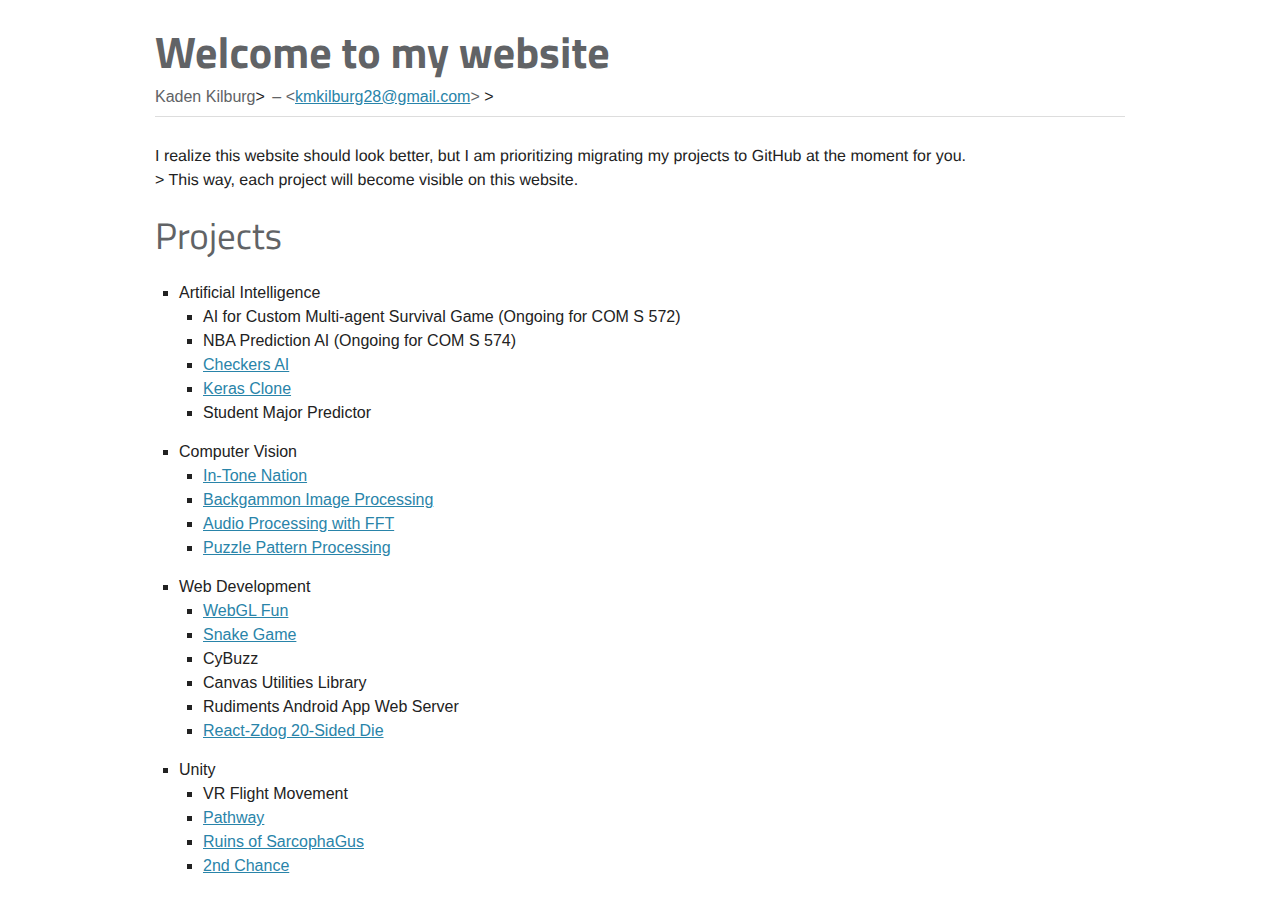
==== commit b2acad5f: "Updates for object to iframe updates" ====
--- a/index.html
+++ b/index.html
@@ -8,16 +8,16 @@
 <body class="article">
 <div id="header">
 	<h1>Welcome to my website</h1>
-	<span id="author">Kaden Kilburg</span></br>
+	<span id="author">Kaden Kilburg</span><br/>>
 	<span id="email" class="monospaced">
 		&lt;<a href="mailto:Your Email">kmkilburg28@gmail.com</a>&gt;
-	</span></br>
+	</span><br/>>
 </div>
 <div id="content">
 	<p>
 		I realize this website should look better, but I am prioritizing
 		migrating my projects to GitHub at the moment for you.
-		</br>
+		<br/>>
 		This way, each project will become visible on this website.
 	</p>
 
@@ -37,7 +37,7 @@
 				<li><a href="IntonationLearner/">In-Tone Nation</a></li>
 				<li><a href="BackgammonImageProcessing/">Backgammon Image Processing</a></li>
 				<li><a href="AudioProcessing/">Audio Processing with FFT</a></li>
-				<li><a href="PatternRecognition/">Puzzle Pattern Recognition</a></li>
+				<li><a href="PatternProcessing/">Puzzle Pattern Processing</a></li>
 			</ul>
 			<li>Web Development</li>
 			<ul>
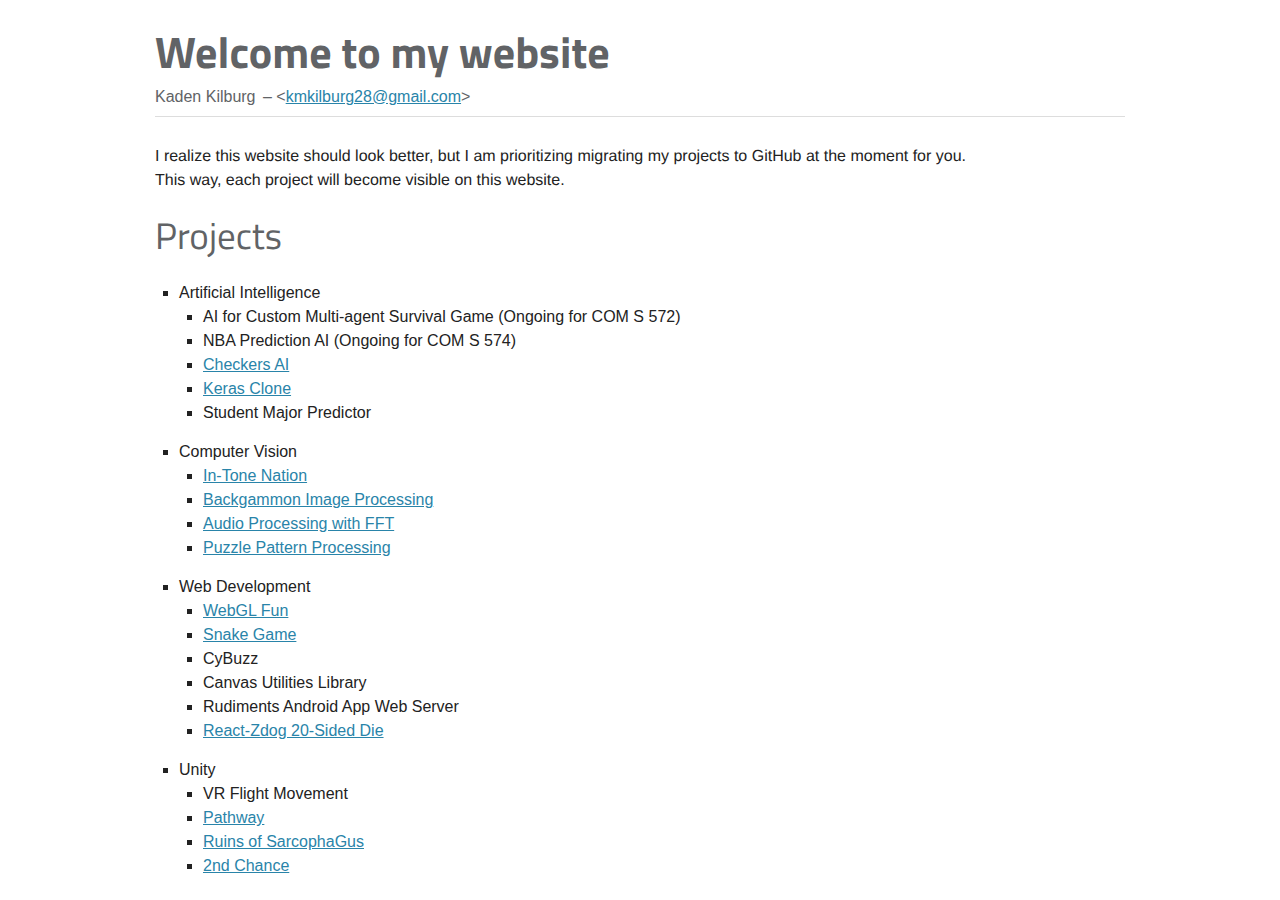
==== commit b4b2b9d1: "Fixed break line extra greater than symbol" ====
--- a/index.html
+++ b/index.html
@@ -8,16 +8,16 @@
 <body class="article">
 <div id="header">
 	<h1>Welcome to my website</h1>
-	<span id="author">Kaden Kilburg</span><br/>>
+	<span id="author">Kaden Kilburg</span><br/>
 	<span id="email" class="monospaced">
 		&lt;<a href="mailto:Your Email">kmkilburg28@gmail.com</a>&gt;
-	</span><br/>>
+	</span><br/>
 </div>
 <div id="content">
 	<p>
 		I realize this website should look better, but I am prioritizing
 		migrating my projects to GitHub at the moment for you.
-		<br/>>
+		<br/>
 		This way, each project will become visible on this website.
 	</p>
 
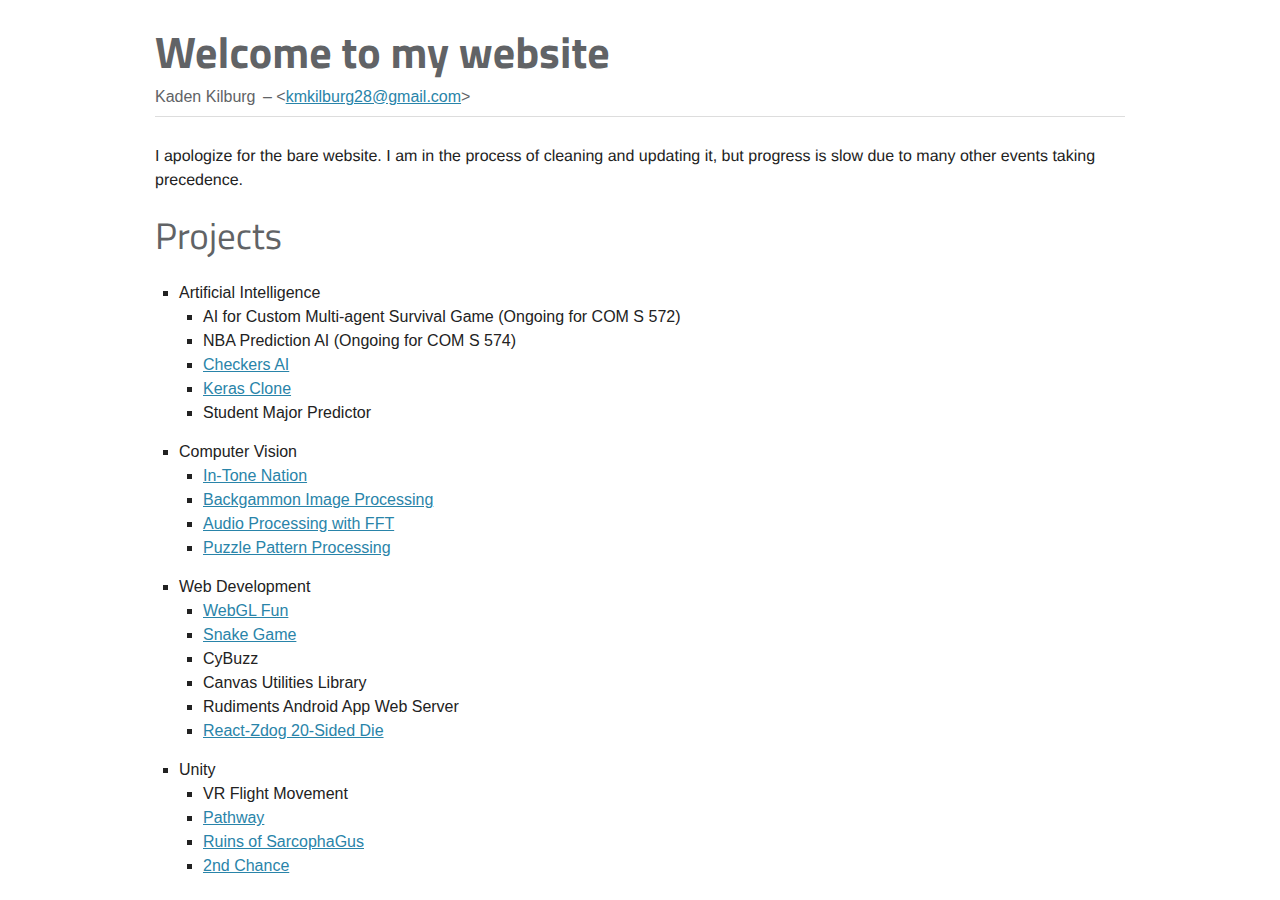
==== commit 3c385ee4: "Rewrite header" ====
--- a/index.html
+++ b/index.html
@@ -15,10 +15,8 @@
 </div>
 <div id="content">
 	<p>
-		I realize this website should look better, but I am prioritizing
-		migrating my projects to GitHub at the moment for you.
-		<br/>
-		This way, each project will become visible on this website.
+		I apologize for the bare website. I am in the process of cleaning and updating it,
+		but progress is slow due to many other events taking precedence.
 	</p>
 
 	<div>
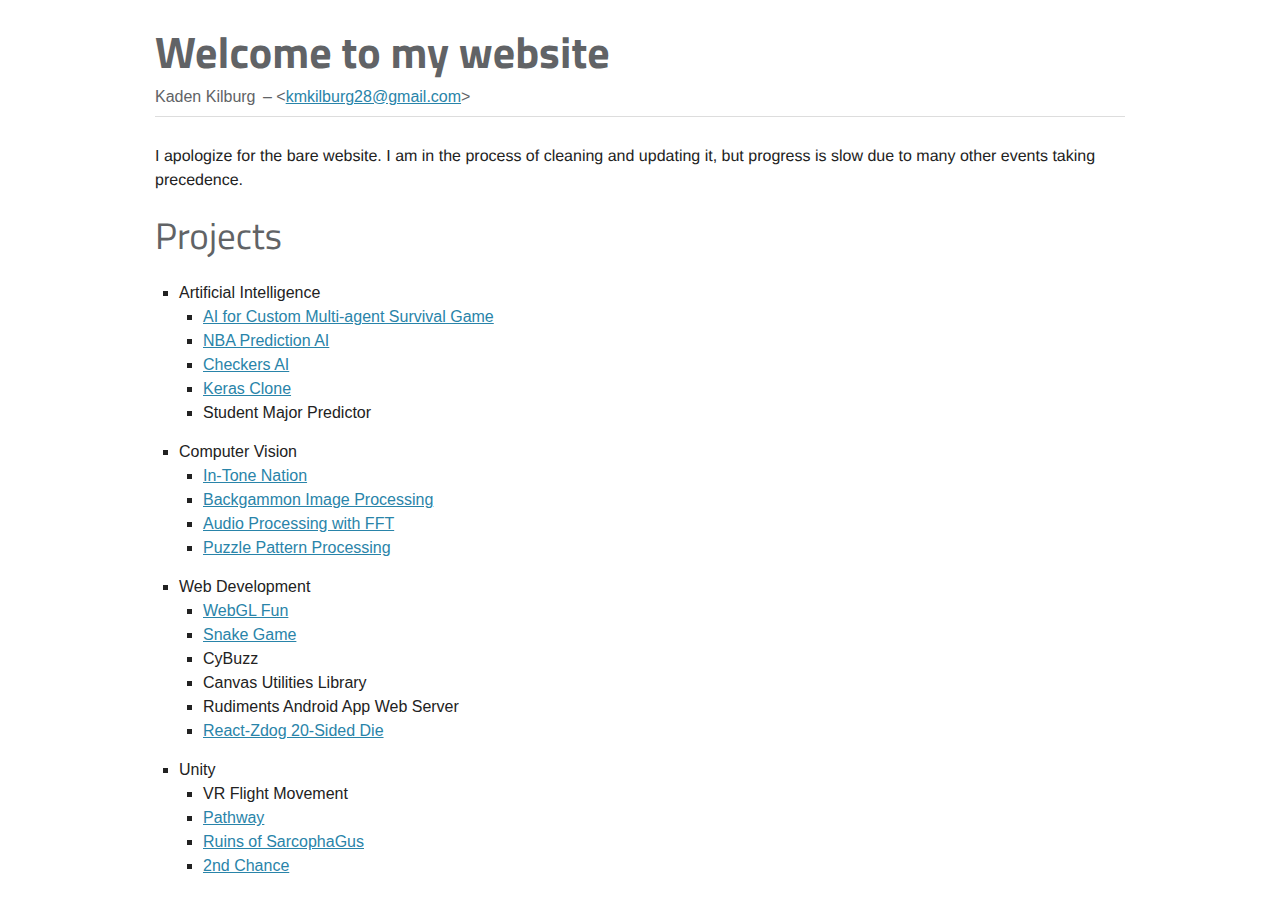
==== commit eb5e2547: "Added MultiAgentSurvival and NBA_Predictions submodules" ====
--- a/index.html
+++ b/index.html
@@ -24,8 +24,8 @@
 		<ul>
 			<li>Artificial Intelligence</li>
 			<ul>
-				<li>AI for Custom Multi-agent Survival Game (Ongoing for COM S 572)</li>
-				<li>NBA Prediction AI (Ongoing for COM S 574)</li>
+				<li><a href="https://github.com/kmkilburg28/MultiAgentSurvival">AI for Custom Multi-agent Survival Game</a></li>
+				<li><a href="https://github.com/kmkilburg28/NBA_Predictions">NBA Prediction AI</a></li>
 				<li><a href="Checkers/">Checkers AI</a></li>
 				<li><a href="KerasClone/">Keras Clone</a></li>
 				<li>Student Major Predictor</li>
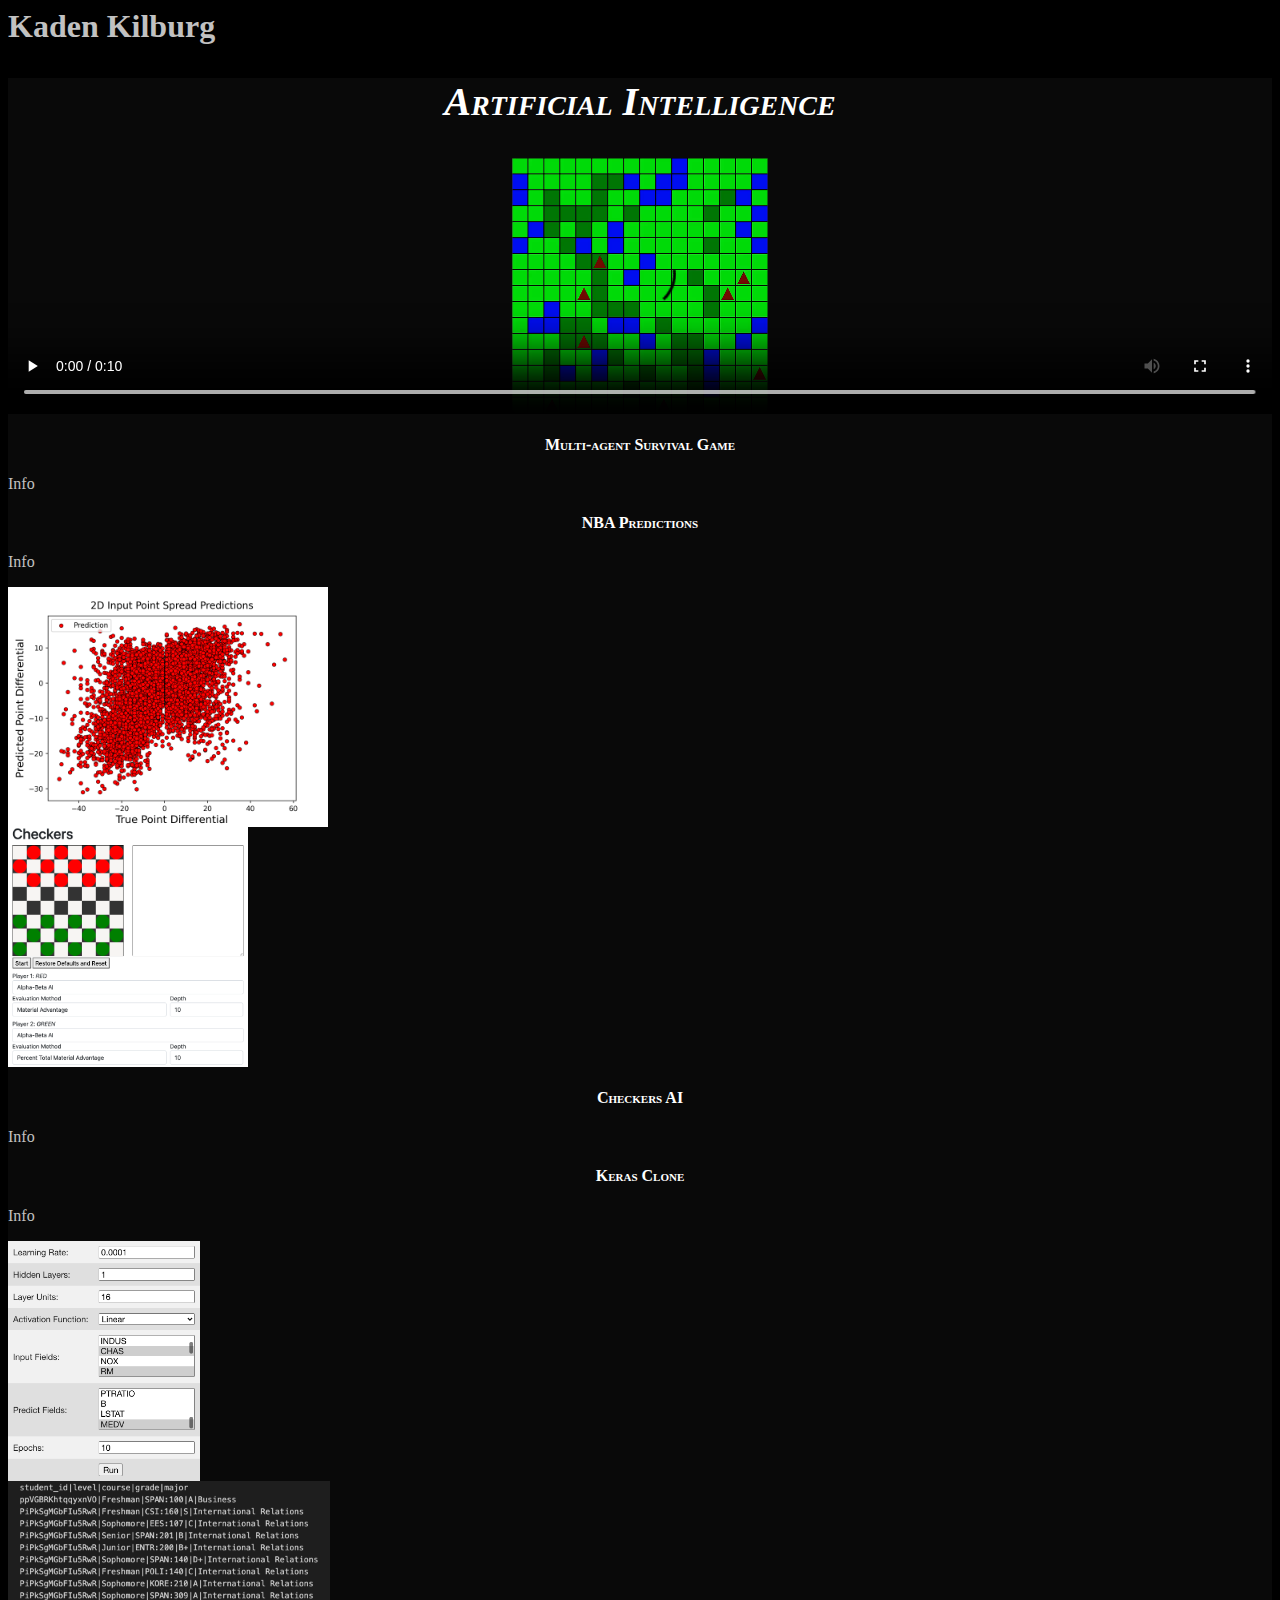
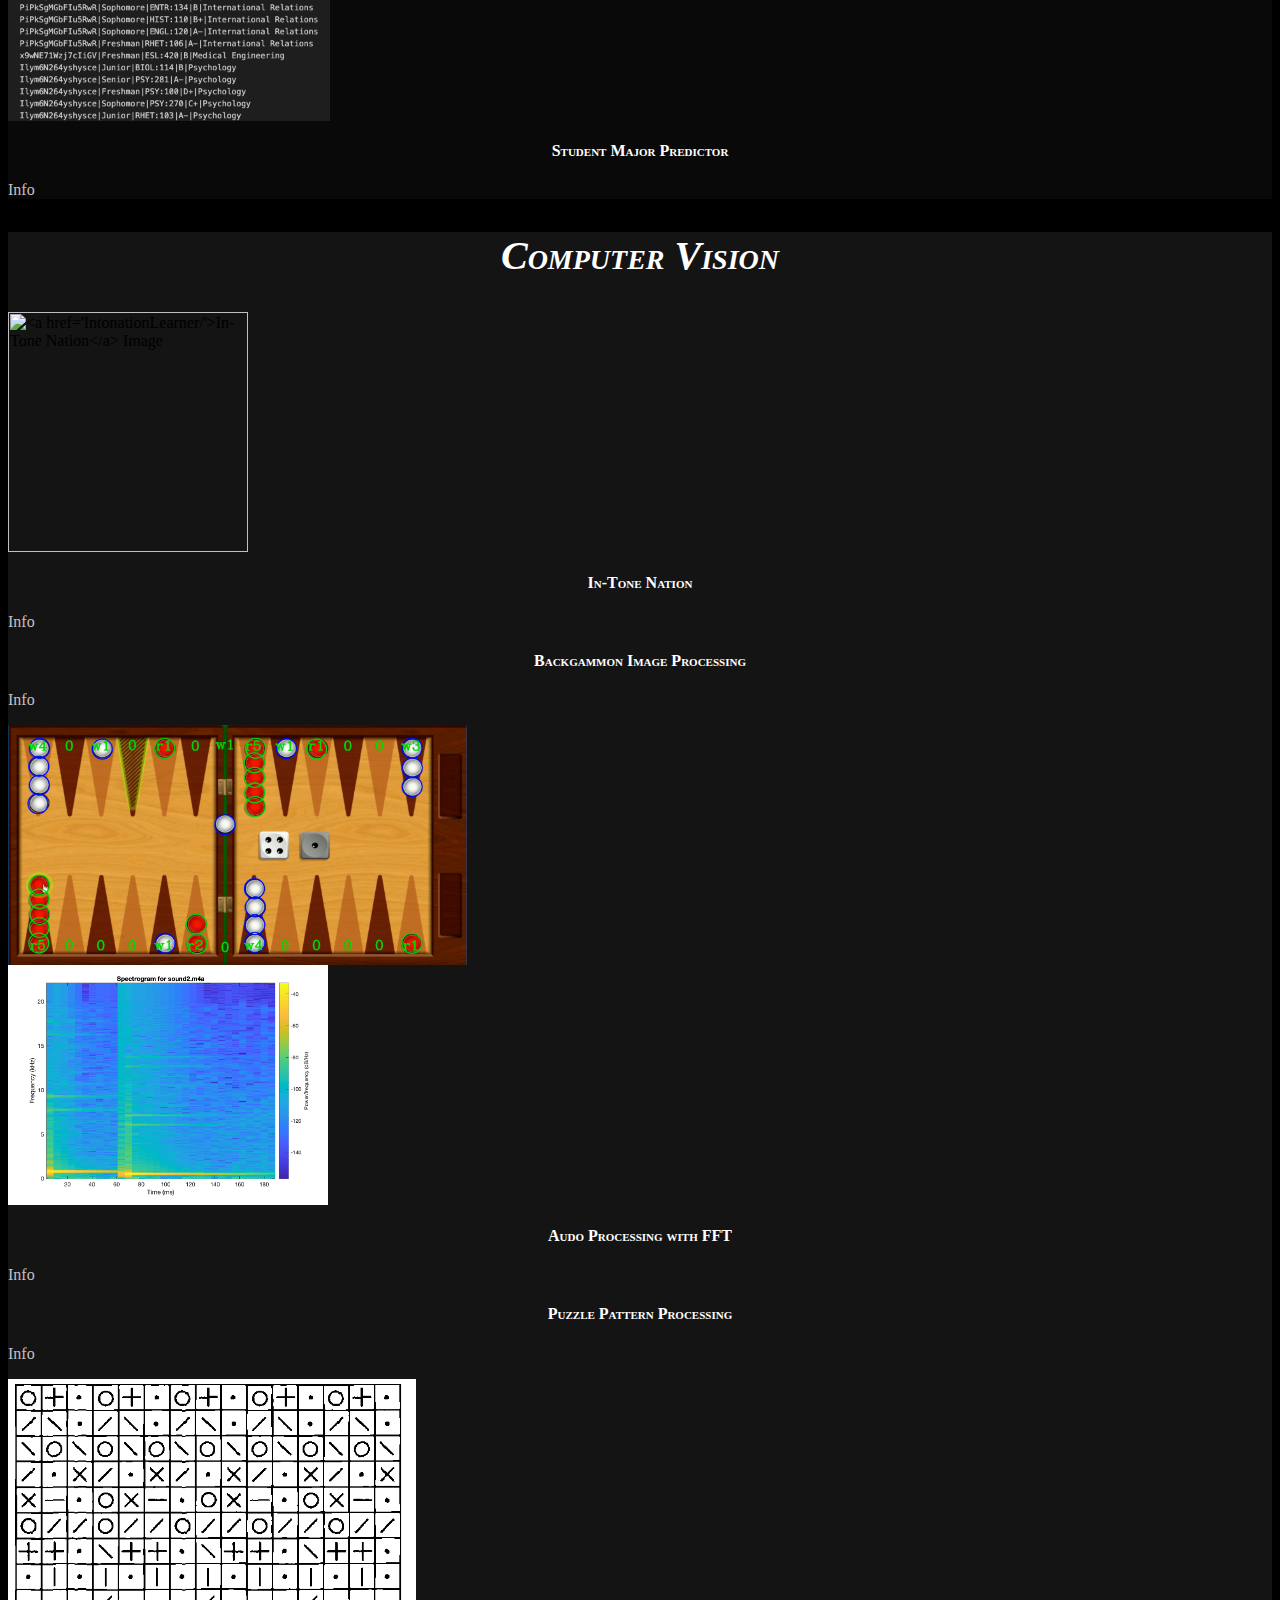
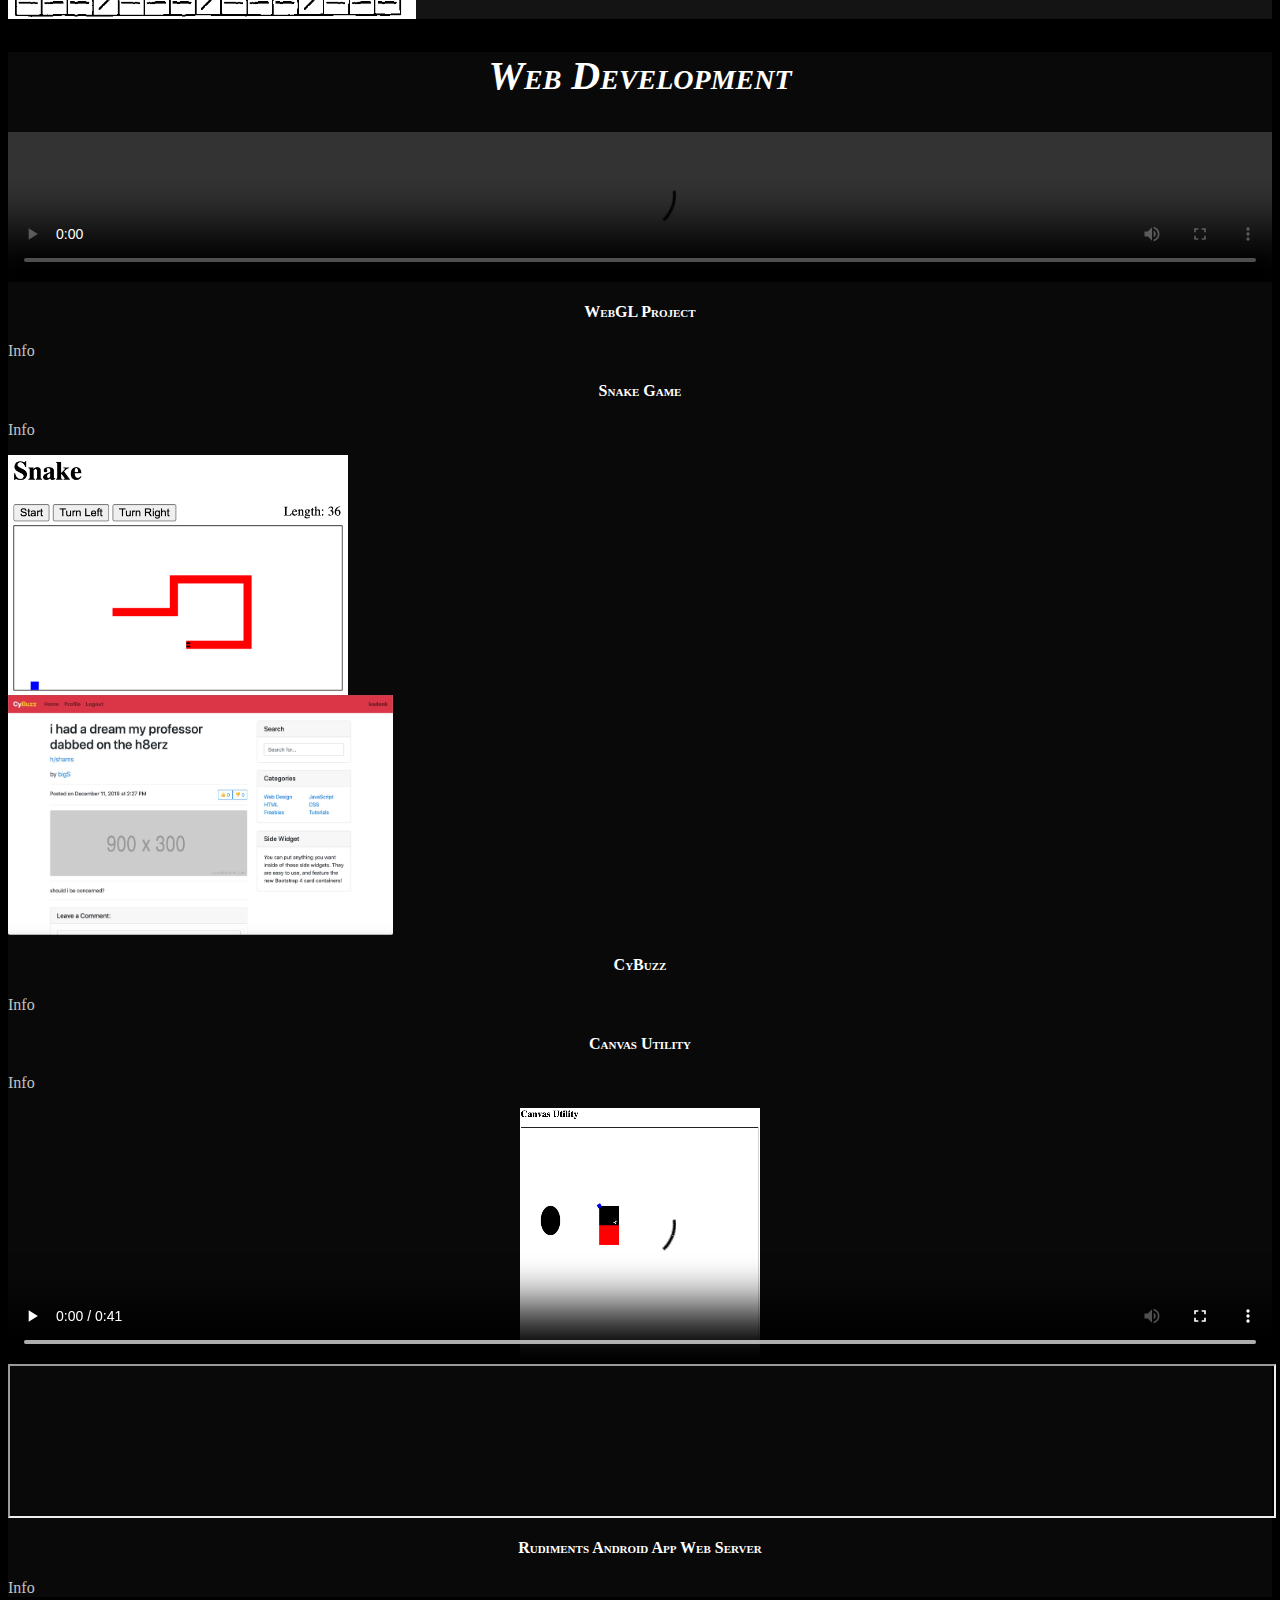
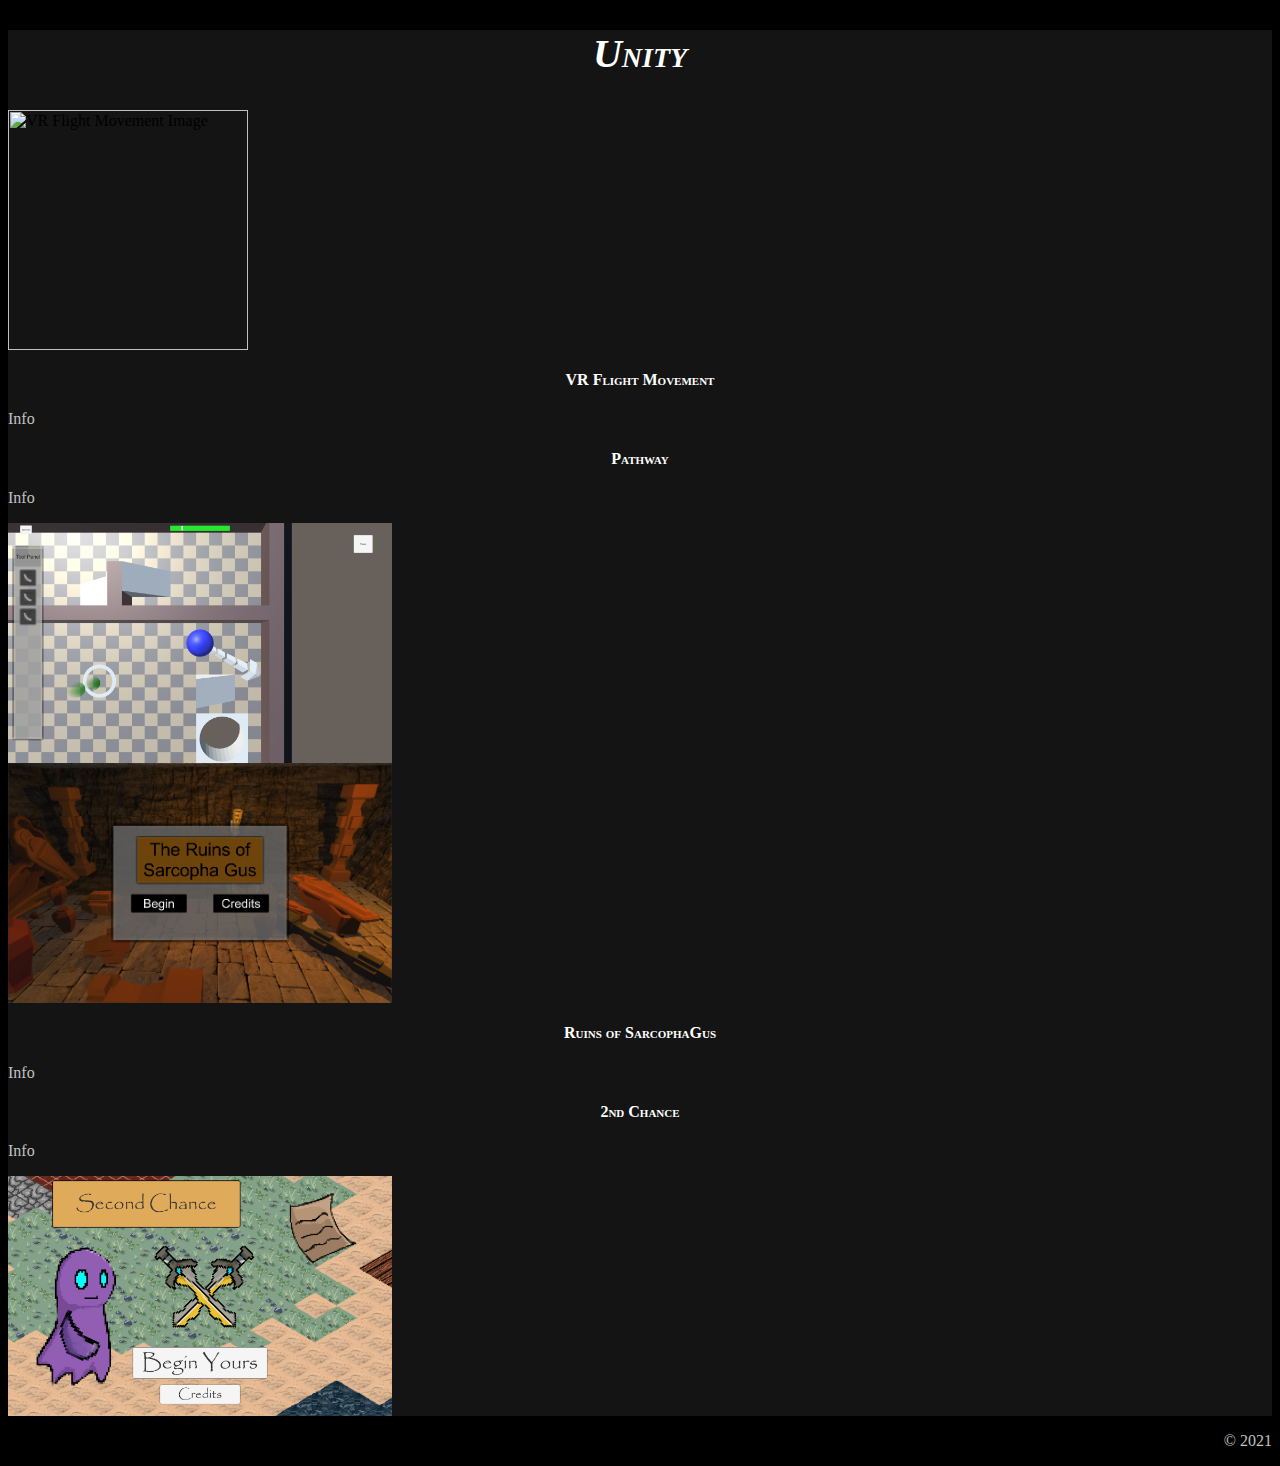
==== commit 746c12bf: "Website overhaul" ====
--- a/index.html
+++ b/index.html
@@ -1,61 +1,73 @@
-<!DOCTYPE html>
-<html lang="en">
+<html>
 <head>
-	<meta http-equiv="Content-Type" content="text/html; charset=UTF-8">
-	<title>Kaden's Website</title>
-	<link rel="stylesheet" href="riak.css" type="text/css">
+	<title>Kaden Kilburg</title>
+	<link href="https://cdn.jsdelivr.net/npm/bootstrap@5.1.3/dist/css/bootstrap.min.css" rel="stylesheet" integrity="sha384-1BmE4kWBq78iYhFldvKuhfTAU6auU8tT94WrHftjDbrCEXSU1oBoqyl2QvZ6jIW3" crossorigin="anonymous">
+	<link rel="stylesheet" type="text/css" href="styles.css" />
 </head>
-<body class="article">
-<div id="header">
-	<h1>Welcome to my website</h1>
-	<span id="author">Kaden Kilburg</span><br/>
-	<span id="email" class="monospaced">
-		&lt;<a href="mailto:Your Email">kmkilburg28@gmail.com</a>&gt;
-	</span><br/>
-</div>
-<div id="content">
-	<p>
-		I apologize for the bare website. I am in the process of cleaning and updating it,
-		but progress is slow due to many other events taking precedence.
-	</p>
-
-	<div>
-		<h2>Projects</h2>
-		<ul>
-			<li>Artificial Intelligence</li>
-			<ul>
-				<li><a href="https://github.com/kmkilburg28/MultiAgentSurvival">AI for Custom Multi-agent Survival Game</a></li>
-				<li><a href="https://github.com/kmkilburg28/NBA_Predictions">NBA Prediction AI</a></li>
-				<li><a href="Checkers/">Checkers AI</a></li>
-				<li><a href="KerasClone/">Keras Clone</a></li>
-				<li>Student Major Predictor</li>
-			</ul>
-			<li>Computer Vision</li>
-			<ul>
-				<li><a href="IntonationLearner/">In-Tone Nation</a></li>
-				<li><a href="BackgammonImageProcessing/">Backgammon Image Processing</a></li>
-				<li><a href="AudioProcessing/">Audio Processing with FFT</a></li>
-				<li><a href="PatternProcessing/">Puzzle Pattern Processing</a></li>
-			</ul>
-			<li>Web Development</li>
-			<ul>
-				<li><a href="WebGL/lib/">WebGL Fun</a></li>
-				<li><a href="snake/">Snake Game</a></li>
-				<li>CyBuzz</li>
-				<li>Canvas Utilities Library</li>
-				<li>Rudiments Android App Web Server</li>
-				<li><a href="https://codesandbox.io/s/zealous-borg-27t7v" target="_blank">React-Zdog 20-Sided Die</a></li>
-			</ul>
-			<li>Unity</li>
-			<ul>
-				<li>VR Flight Movement</li>
-				<li><a href="pathway/">Pathway</a></li>
-				<li><a href="https://kmkilburg28.itch.io/the-ruins-of-sarcopha-gus" target="_blank">Ruins of SarcophaGus</a></li>
-				<li><a href="https://globalgamejam.org/2019/games/second-chance-0" target="_blank">2nd Chance</a></li>
-			</ul>
-		</ul>
+<body style="background-color:black">
+	<div class="container col-9">
+		<div class="row justify-content-center">
+			<h1 style="color:#c1c1c1">Kaden Kilburg</h1>
+		</div>
 	</div>
-</div>
-
+	<div id="projects">
+		<!--<div class="projects-category">
+			<div class="container col-9">
+				<div class="row justify-content-center p-2">
+					<h2>Artificial Intelligence</h2>
+				</div>
+				<div class="row justify-content-center p-2">
+					<div class="col-5">
+						<h4>Multi-agent Survival</h4>
+						<p>Info</p>
+					</div>
+					<div class="col-7">
+						<img src="graphics/observation.png" class="img-fluid" alt="Multi-agent Survival Game"/>
+					</div>
+				</div>
+				<div class="row justify-content-center p-2">
+					<div class="col-7">
+						<img src="graphics/observation.png" class="img-fluid" alt="NBA Predictions"/>
+					</div>
+					<div class="col-5">
+						<h4>NBA Predictions</h4>
+						<p>Info</p>
+					</div>
+				</div>
+			</div>
+		</div>
+		<div class="projects-category">
+			<div class="container col-9">
+				<div class="row justify-content-center p-2">
+					<h2>Computer Vision</h2>
+				</div>
+				<div class="row justify-content-center p-2">
+					<div class="col-5">
+						<h4>In-Tone Nation</h4>
+						<p>Info</p>
+					</div>
+					<div class="col-7">
+						<img src="graphics/observation.png" class="img-fluid" alt="Multi-agent Survival Game"/>
+					</div>
+				</div>
+				<div class="row justify-content-center p-2">
+					<div class="col-7">
+						<img src="graphics/observation.png" class="img-fluid" alt="NBA Predictions"/>
+					</div>
+					<div class="col-5">
+						<h4>Backgammon Image Processing</h4>
+						<p>Info</p>
+					</div>
+				</div>
+			</div>
+		</div>-->
+	</div>
+	<script src="projects.js"></script>
+	<div class="container col-9">
+		<div class="row justify-content-center">
+			<p style="color:#c1c1c1; text-align:right">&copy; 2021</p>
+		</div>
+	</div>
+	<script src="https://cdn.jsdelivr.net/npm/bootstrap@5.1.3/dist/js/bootstrap.bundle.min.js" integrity="sha384-ka7Sk0Gln4gmtz2MlQnikT1wXgYsOg+OMhuP+IlRH9sENBO0LRn5q+8nbTov4+1p" crossorigin="anonymous"></script>
 </body>
 </html>--- a/styles.css
+++ b/styles.css
@@ -0,0 +1,37 @@
+.projects-category:nth-child(even) {
+	background-color:#161616e3
+}
+.projects-category:nth-child(odd) {
+	background-color:#16161666
+}
+
+.projects-category h2 {
+	text-align: center;
+	font-family:'Times New Roman', Times, serif;
+	font-variant: small-caps;
+	font-size:2.5em;
+	font-style: italic;
+	color: white;
+}
+.projects-category h4 {
+	text-align: center;
+	/* font-family: "Times"; */
+	/* font-style: italic; */
+	font-variant: small-caps;
+	color: white
+}
+.projects-category h4 a {
+	color: white;
+	text-decoration: none;
+}
+.projects-category h4 a:hover {
+	text-decoration: underline;
+}
+.projects-category p {
+	font-family: 'Times New Roman', Times, serif;
+	color: #c1c1c1
+}
+.projects-category img {
+	height: 15em;
+	overflow:hidden;
+}
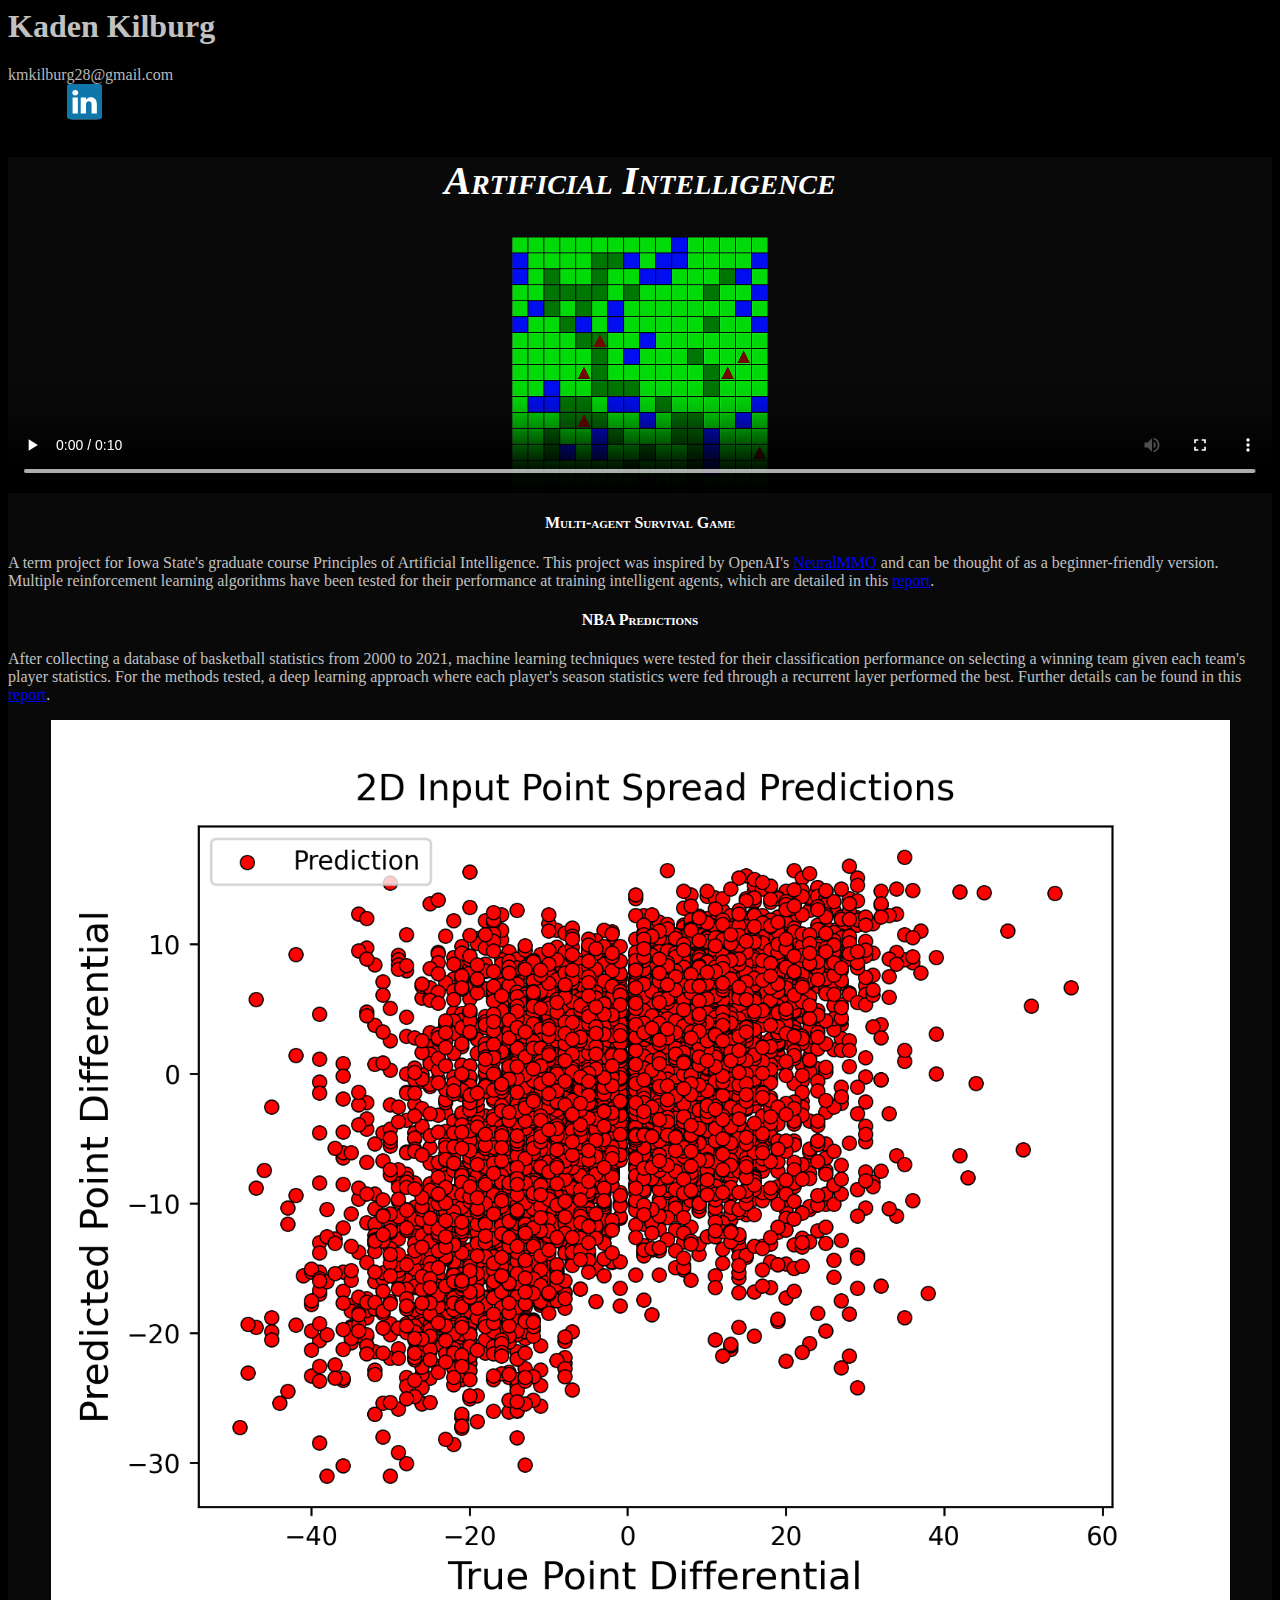
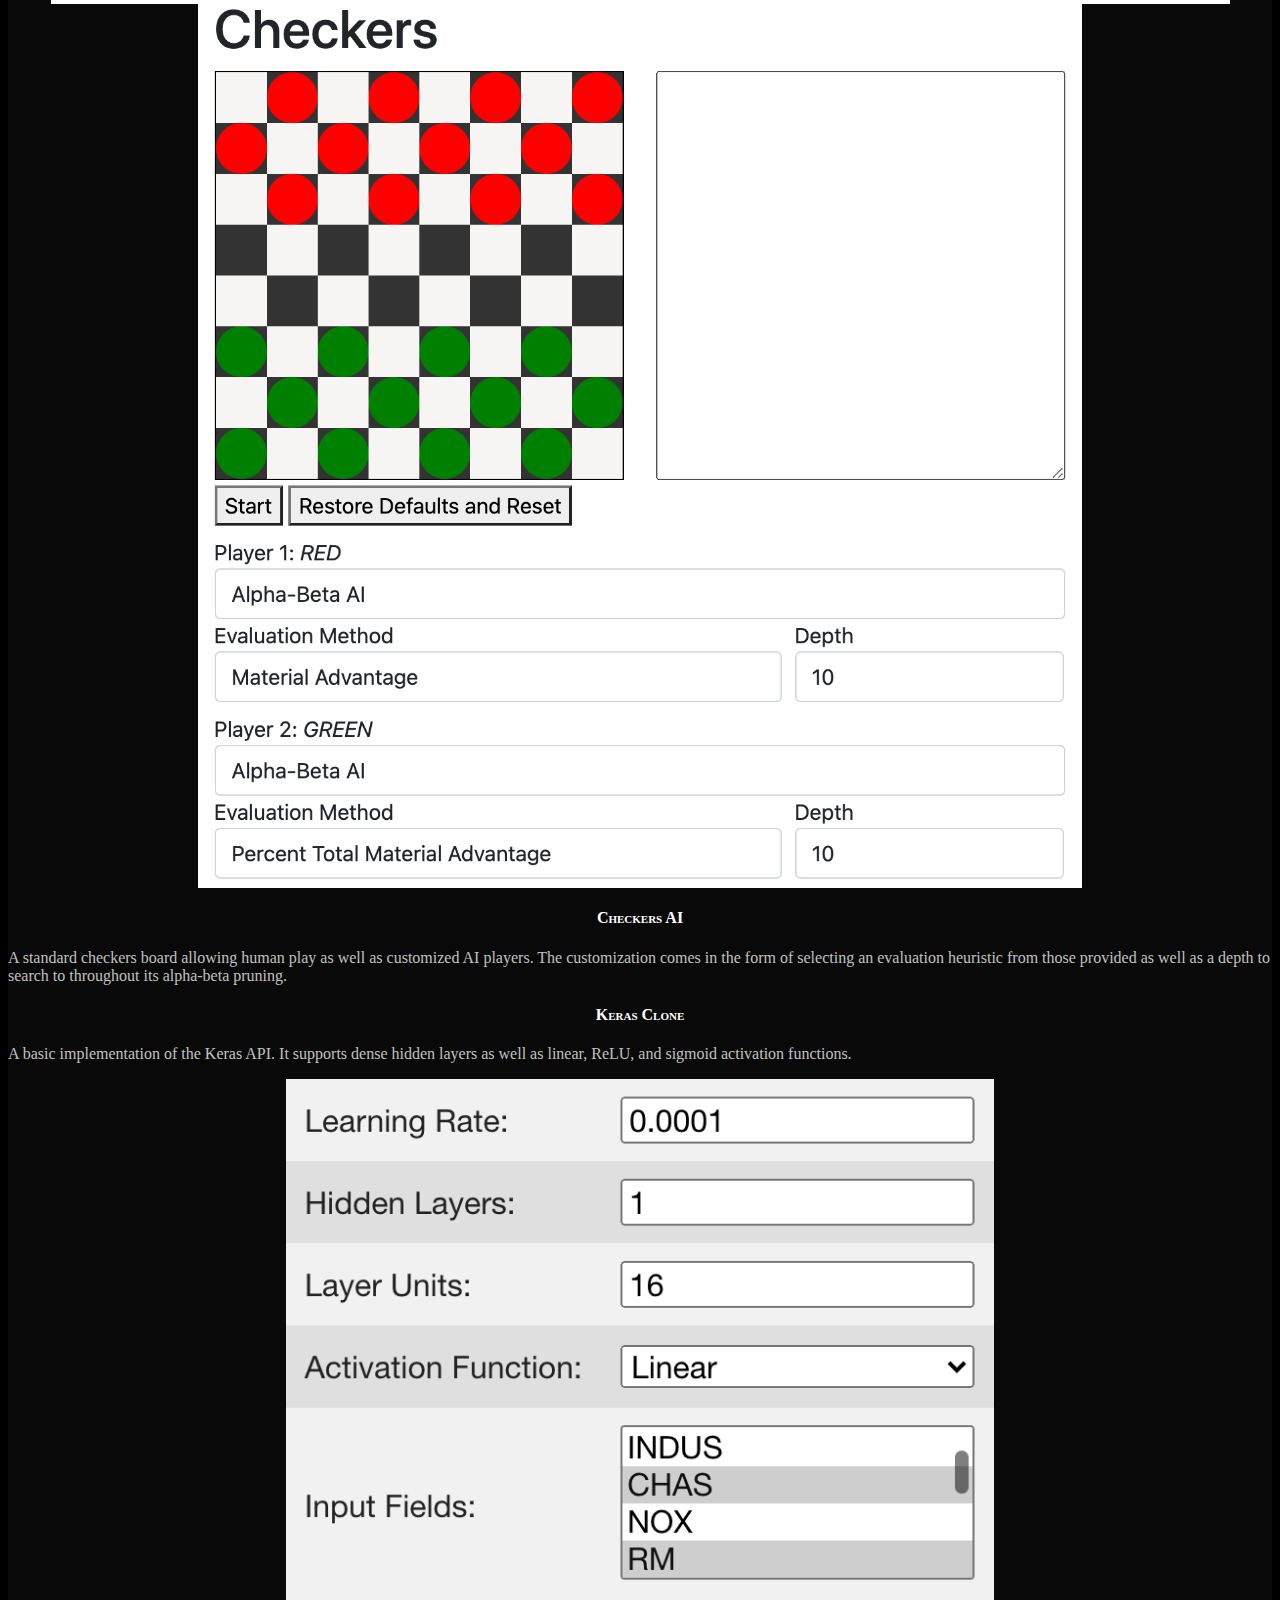
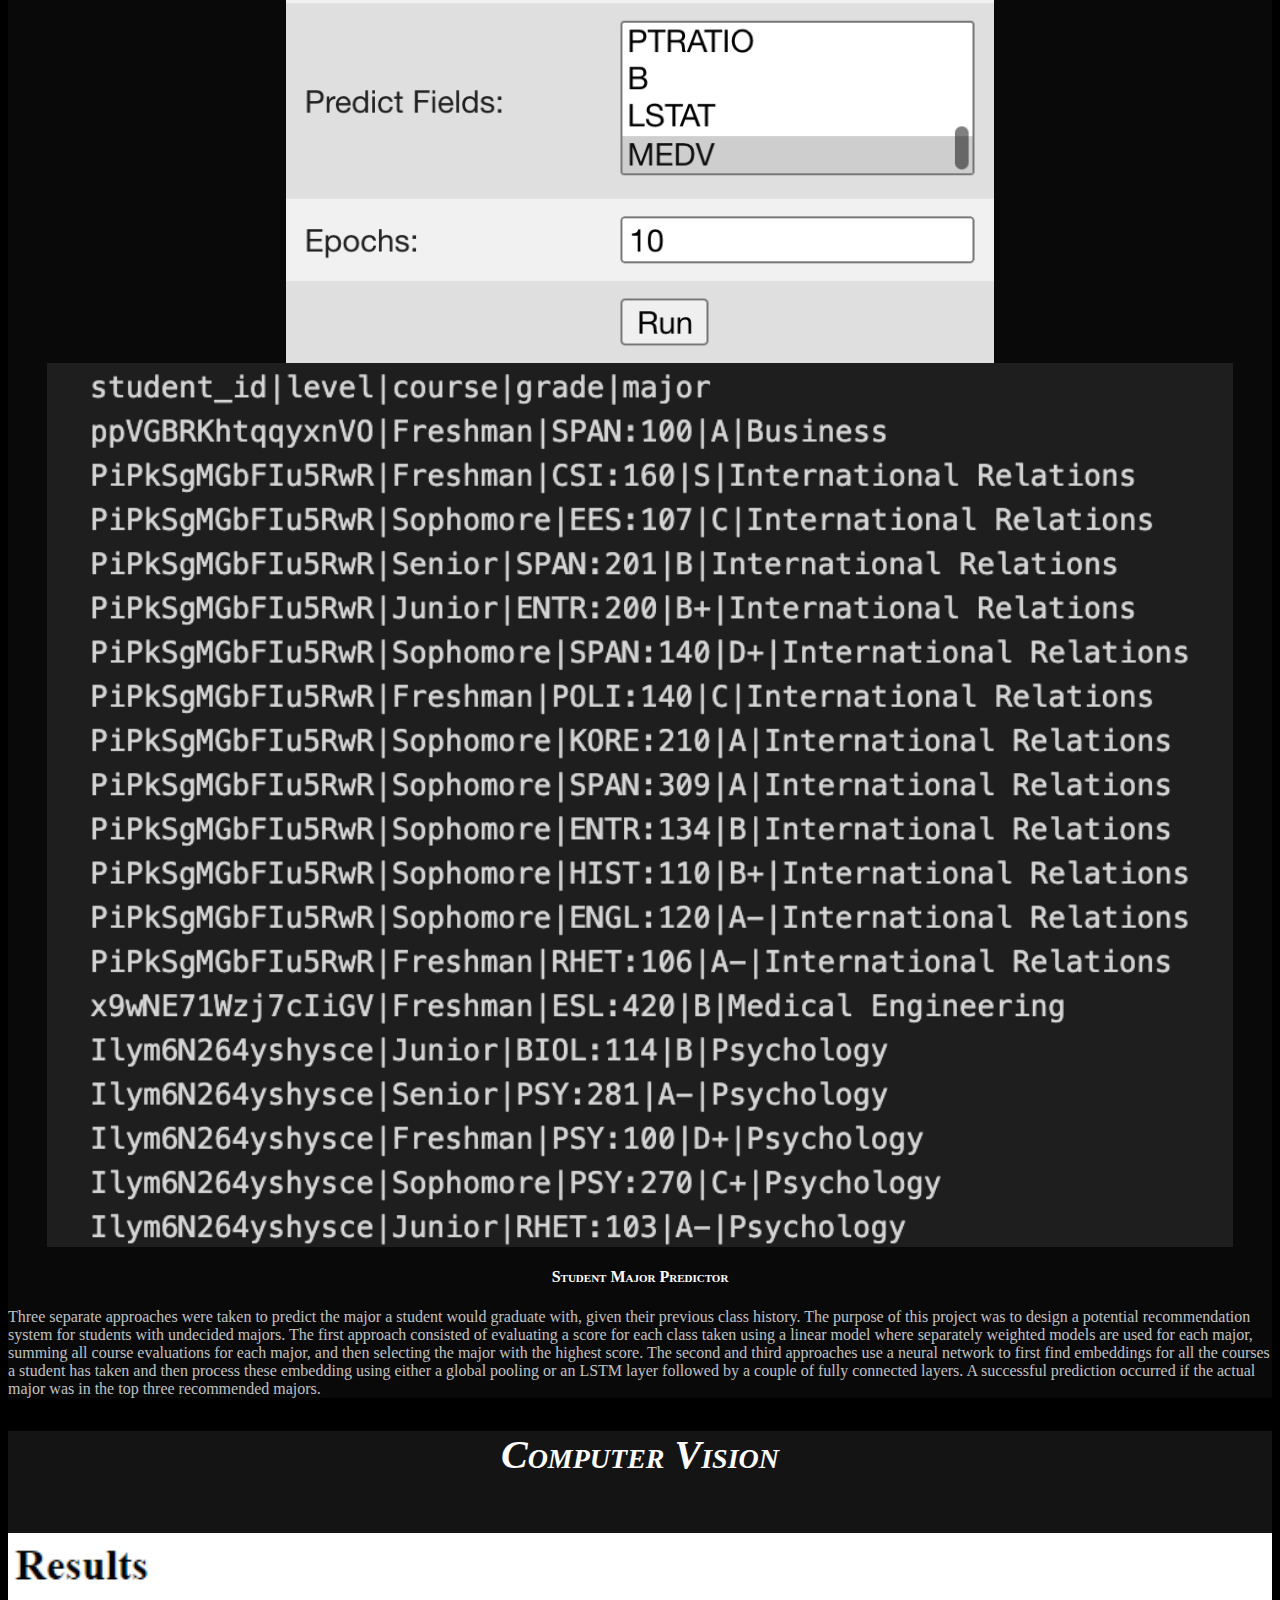
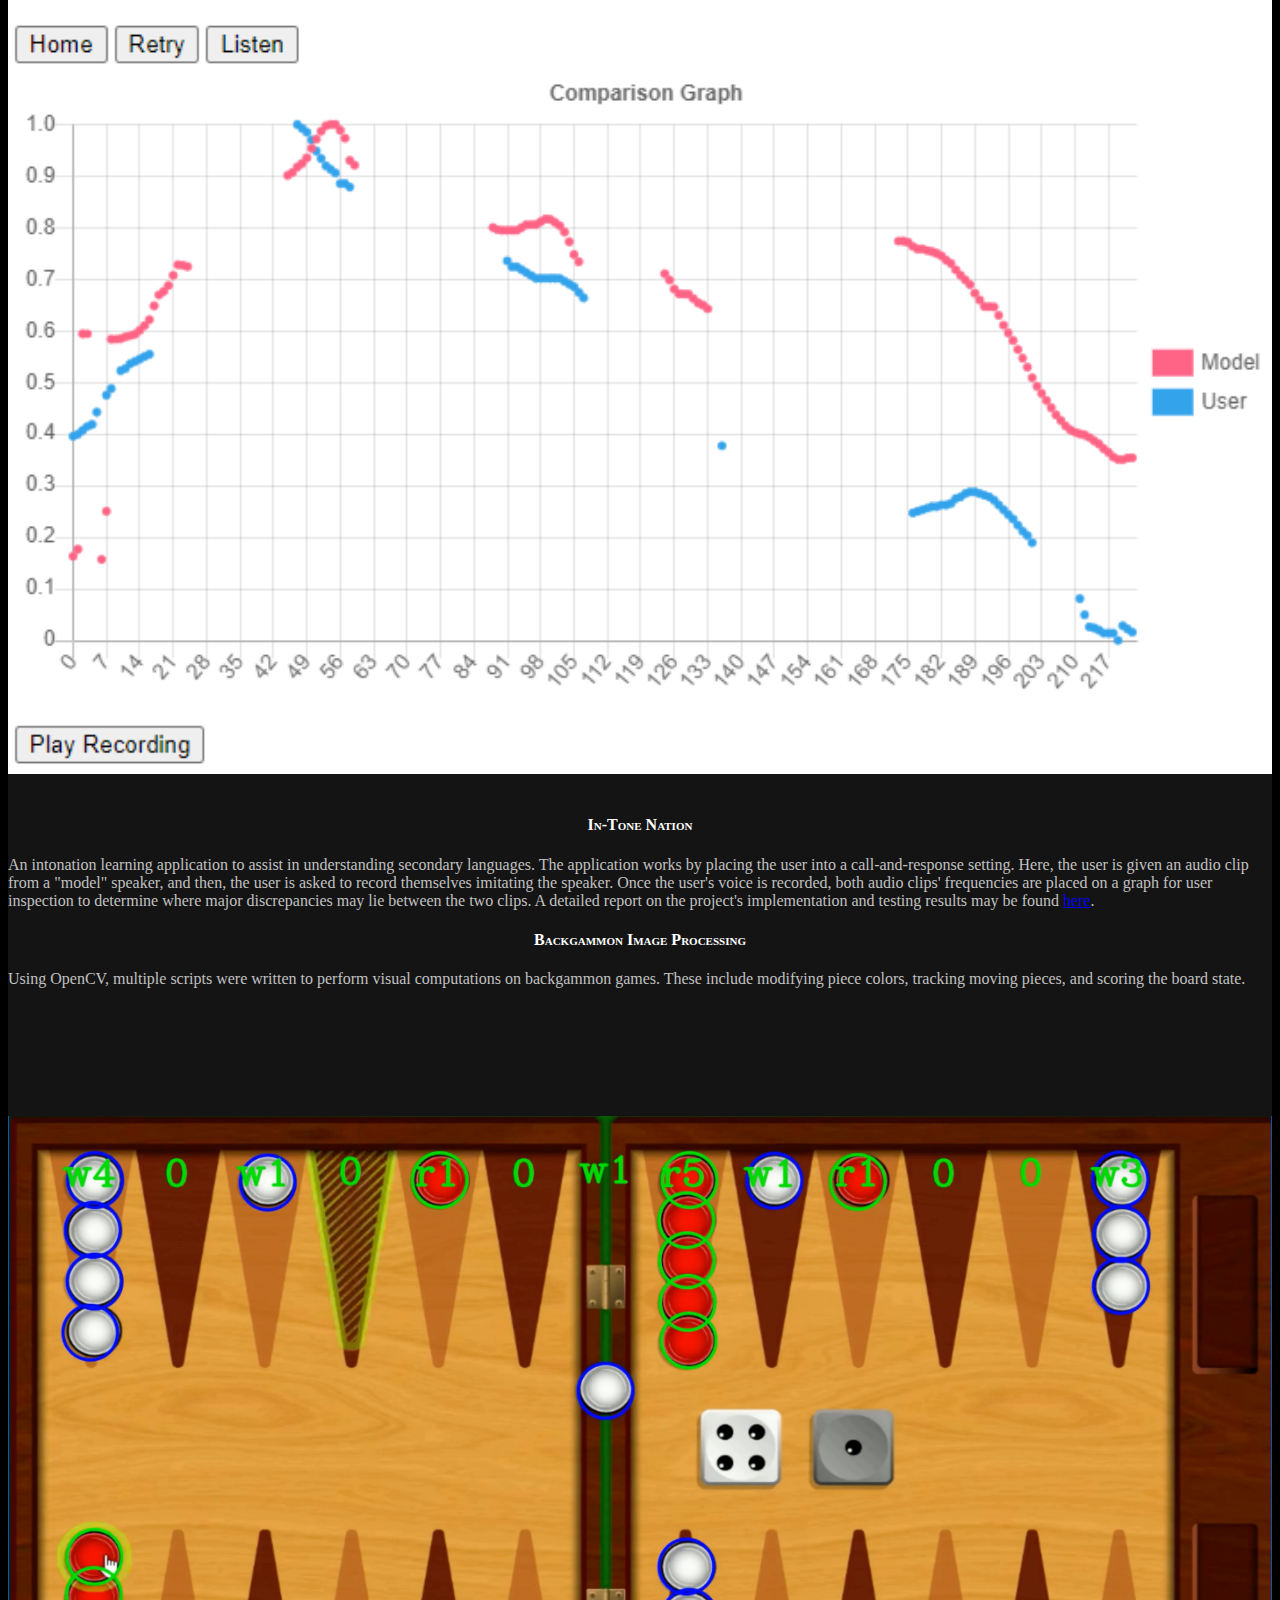
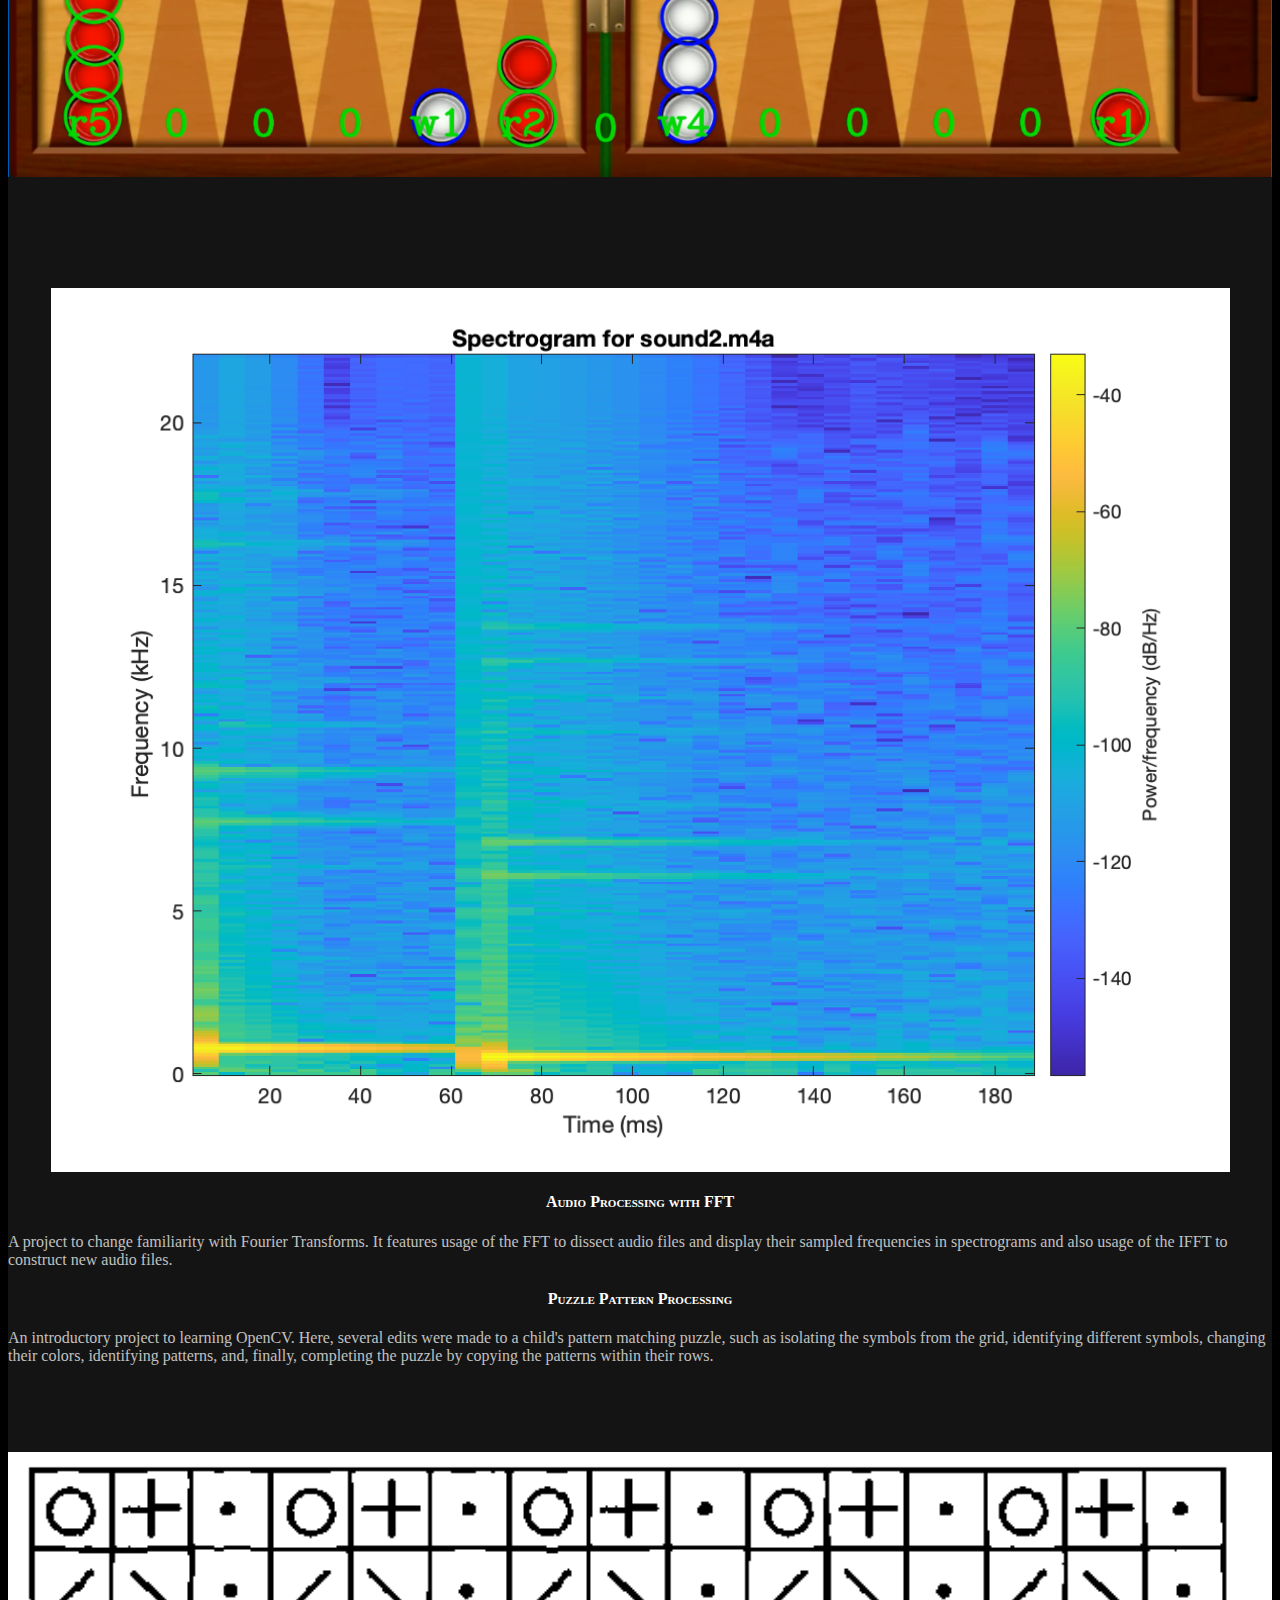
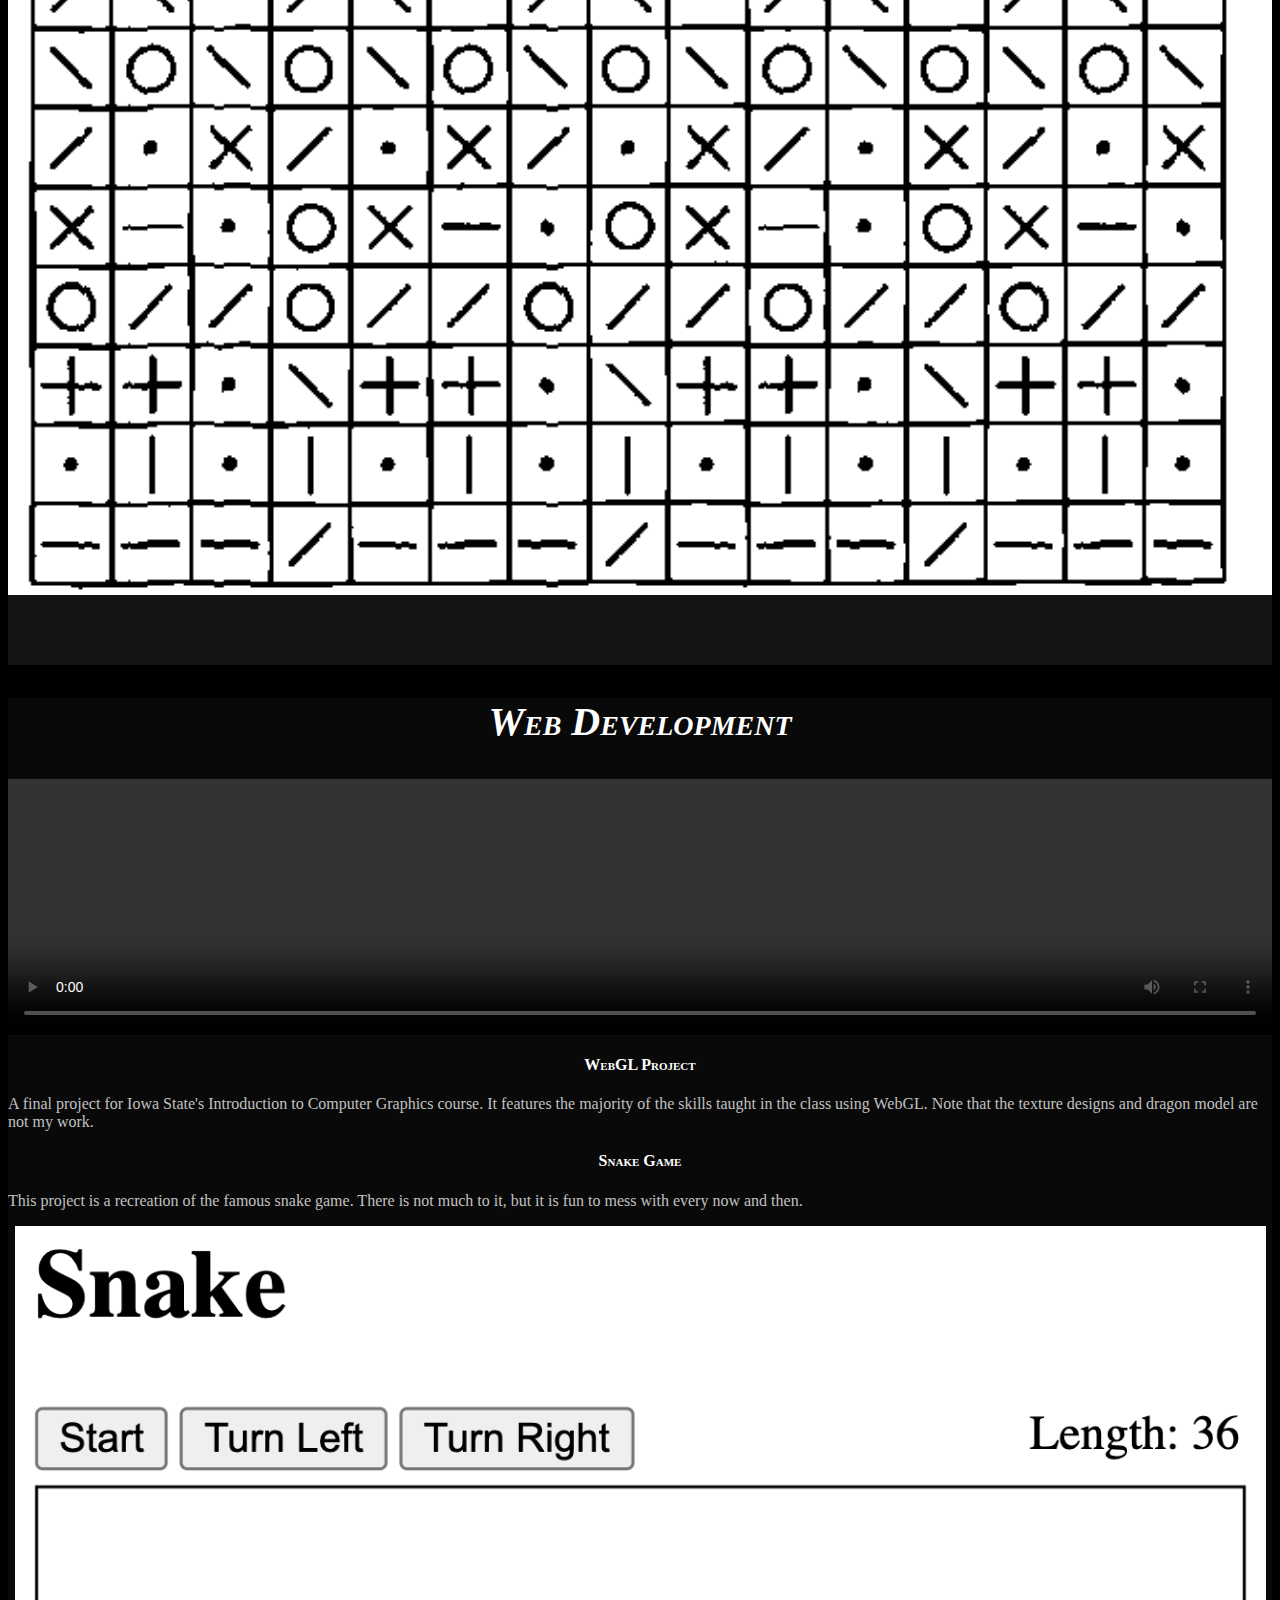
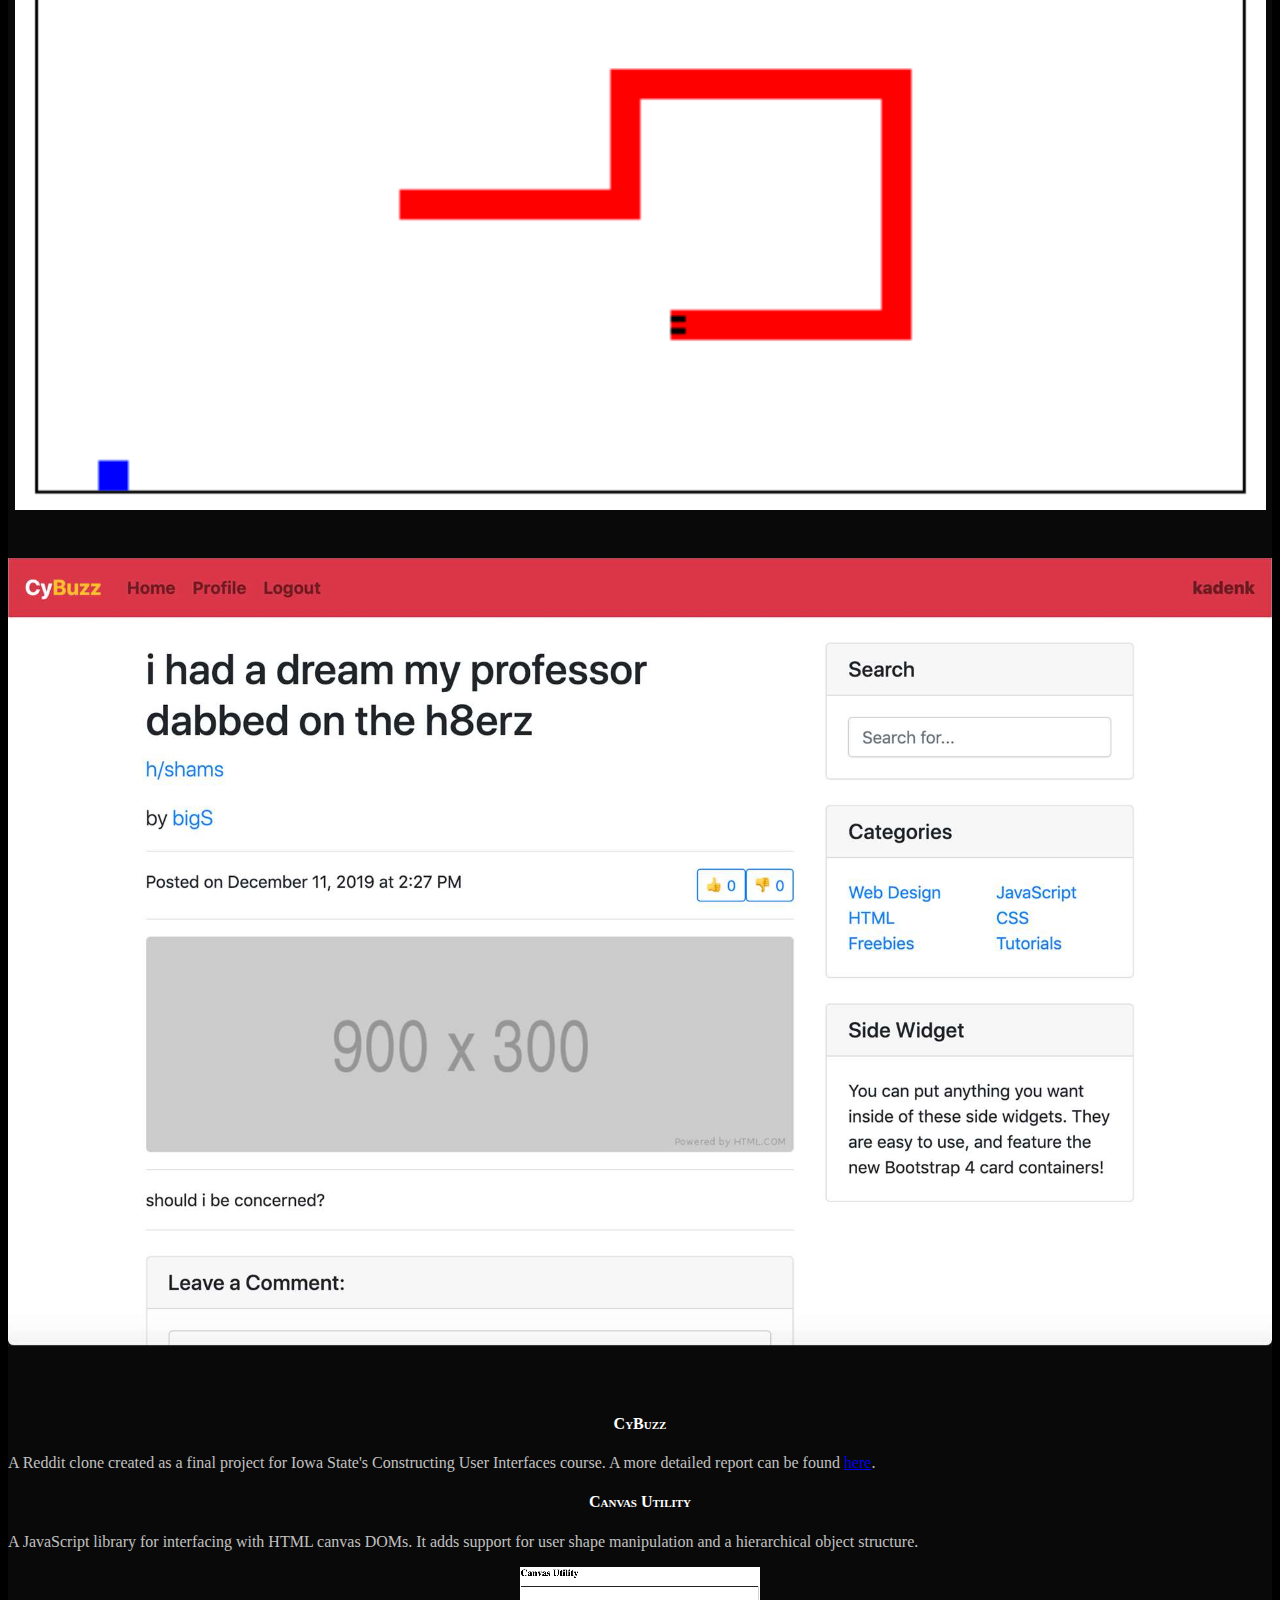
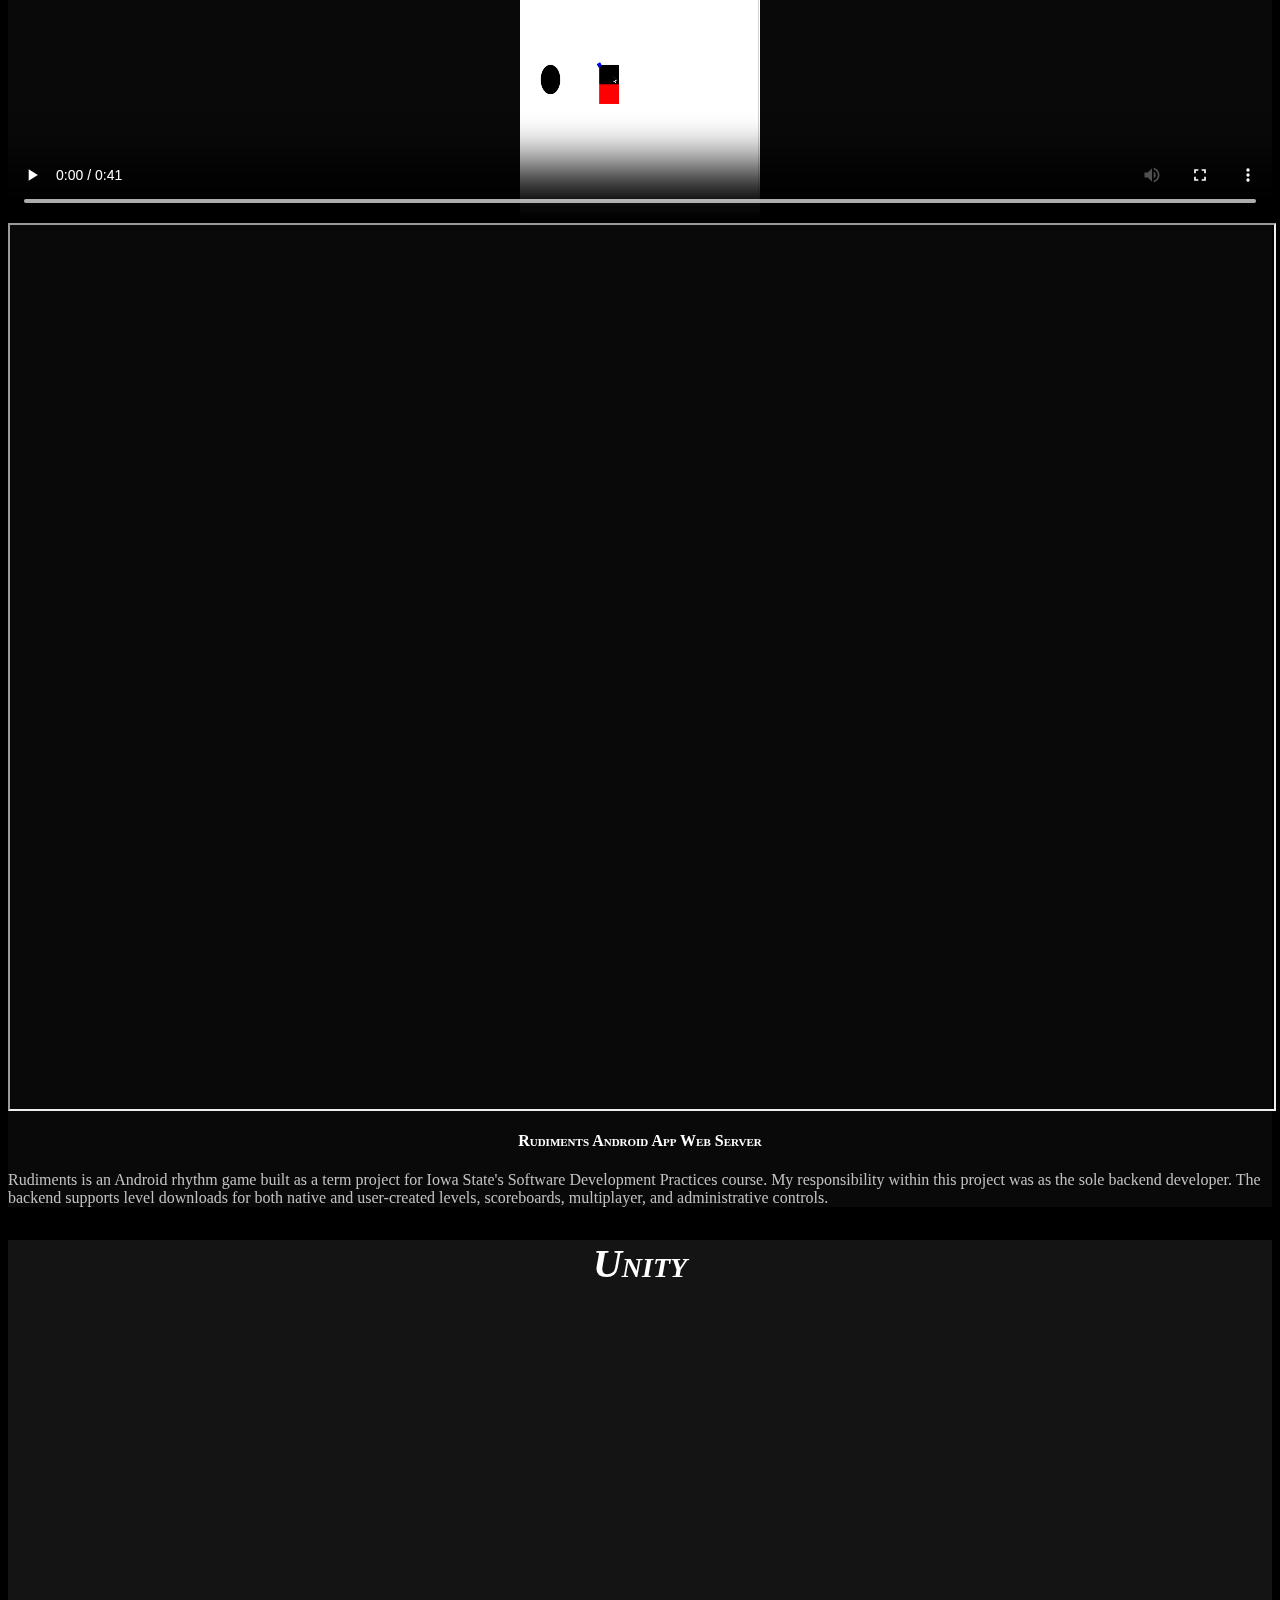
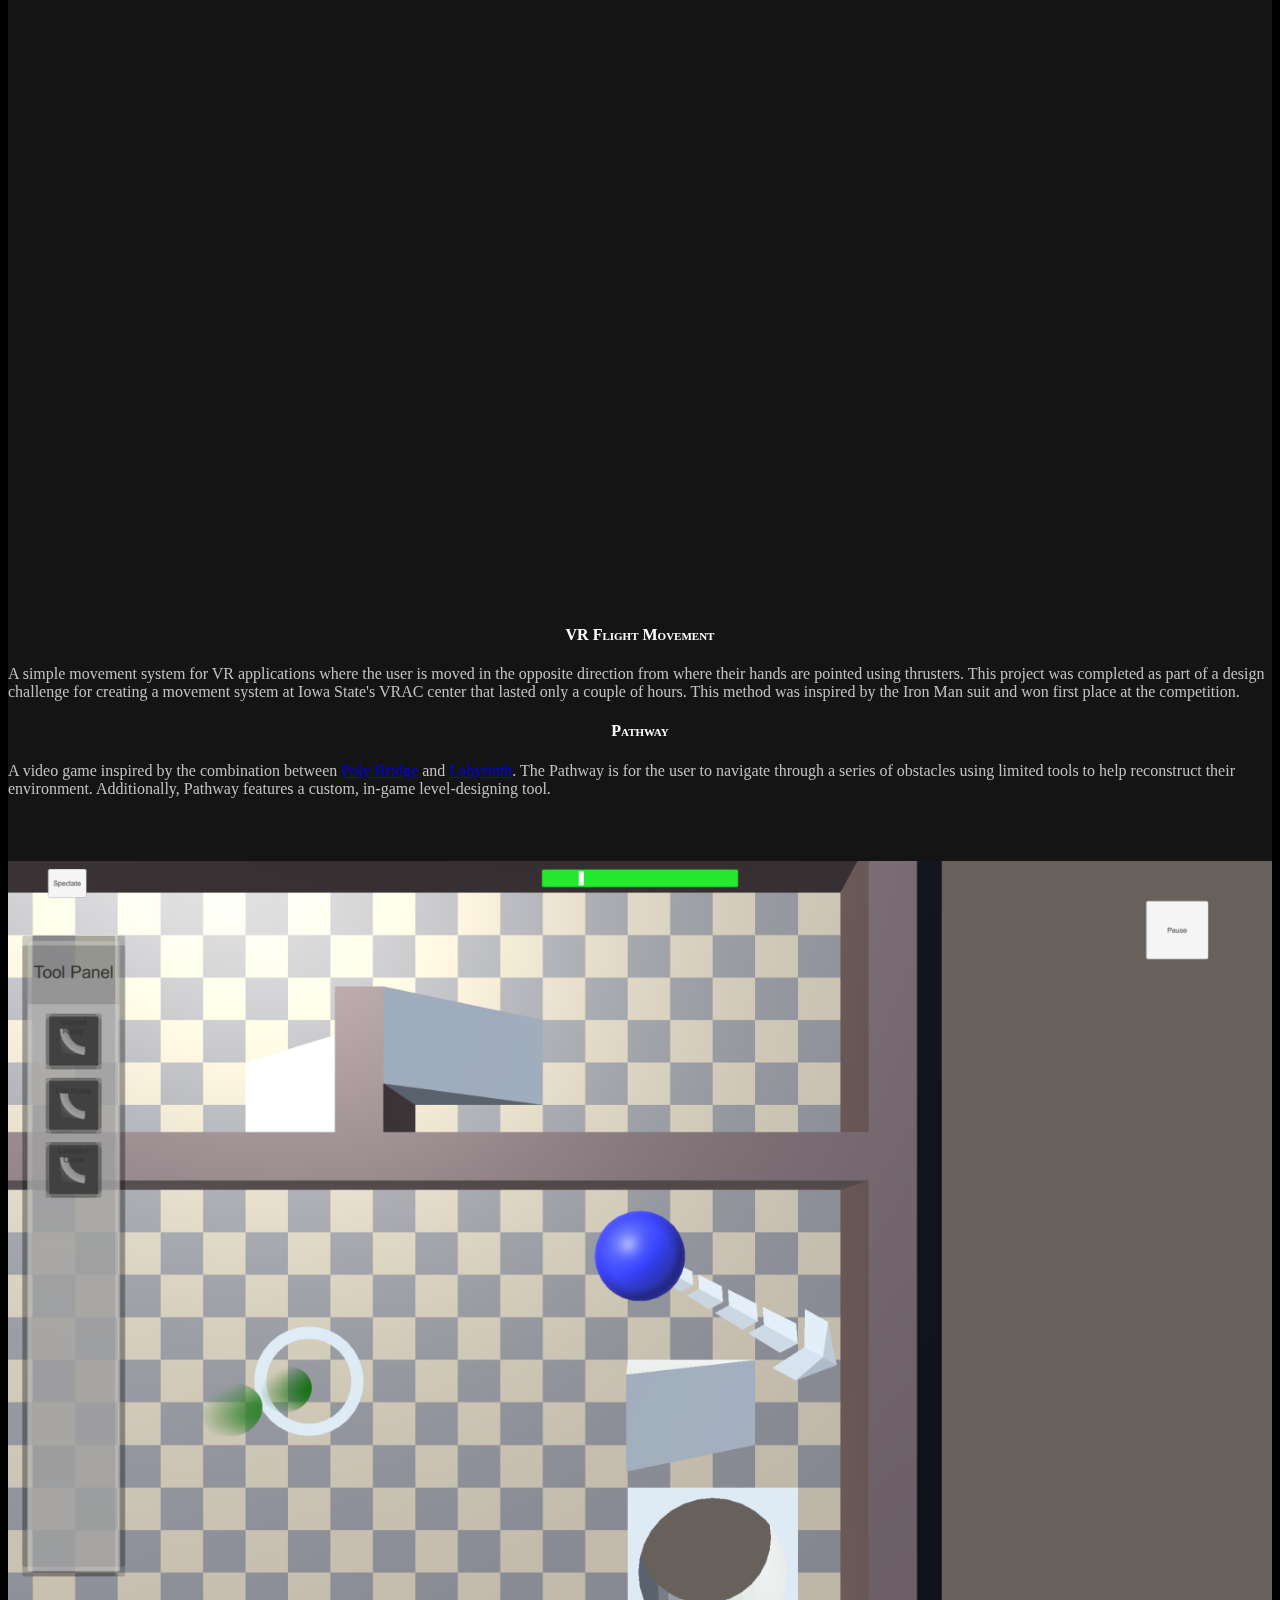
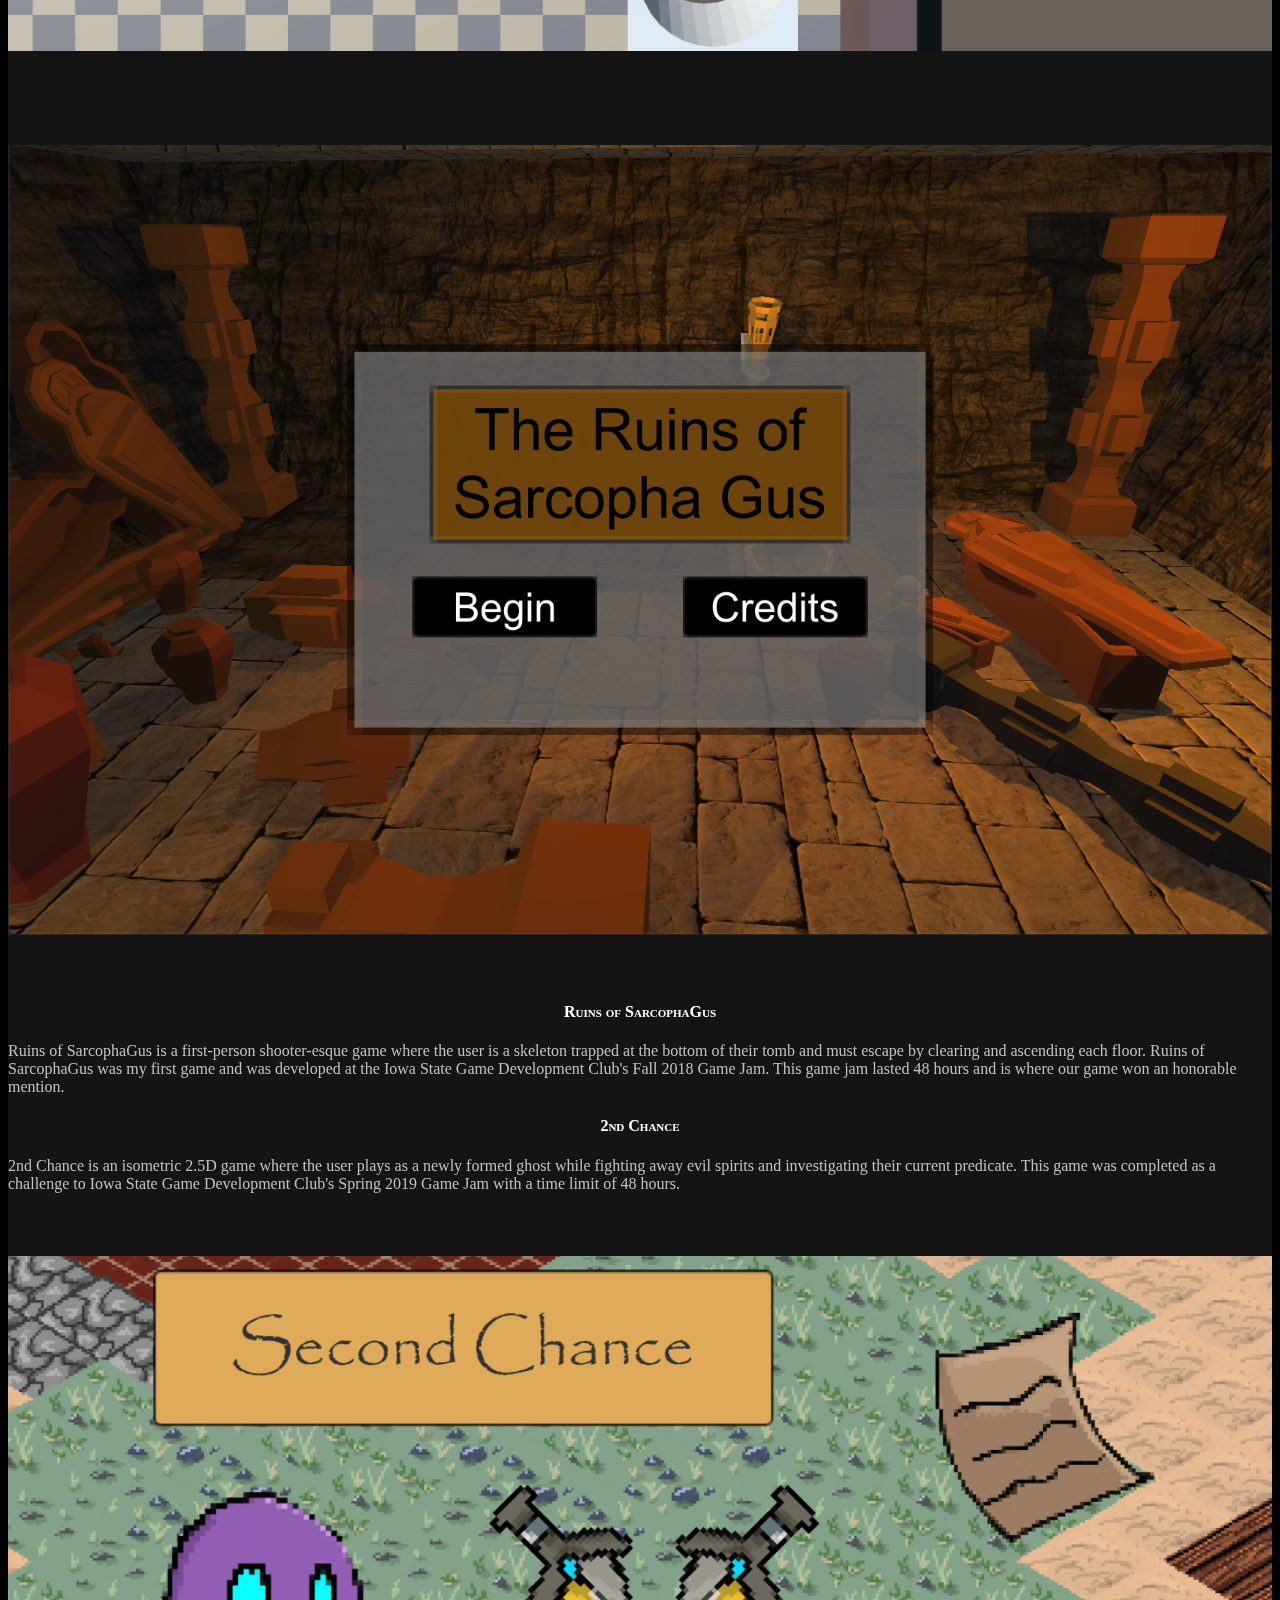
==== commit 8fc9ce33: "Added resume and LinkedIn account" ====
--- a/index.html
+++ b/index.html
@@ -1,13 +1,32 @@
 <html>
 <head>
 	<title>Kaden Kilburg</title>
-	<link href="https://cdn.jsdelivr.net/npm/bootstrap@5.1.3/dist/css/bootstrap.min.css" rel="stylesheet" integrity="sha384-1BmE4kWBq78iYhFldvKuhfTAU6auU8tT94WrHftjDbrCEXSU1oBoqyl2QvZ6jIW3" crossorigin="anonymous">
+	<link rel="stylesheet" type="text/css" href="https://cdn.jsdelivr.net/npm/bootstrap@5.1.3/dist/css/bootstrap.min.css" integrity="sha384-1BmE4kWBq78iYhFldvKuhfTAU6auU8tT94WrHftjDbrCEXSU1oBoqyl2QvZ6jIW3" crossorigin="anonymous">
 	<link rel="stylesheet" type="text/css" href="styles.css" />
 </head>
 <body style="background-color:black">
-	<div class="container col-9">
+	<div class="container col-9 header">
 		<div class="row justify-content-center">
-			<h1 style="color:#c1c1c1">Kaden Kilburg</h1>
+			<div class="col-6">
+				<div class="row justify-content-center">
+					<h1 style="color:#c1c1c1">Kaden Kilburg</h1>
+				</div>
+				<div class="row justify-content-center mb-2">
+					<div>
+						<a href="mailto:kmkilburg28@gmail.com">kmkilburg28@gmail.com</a>
+					</div>
+				</div>
+			</div>
+			<div class="col-6 text-end mt-auto mb-auto">
+				<a class="btn btn-light" style="color:black; margin-right: 3px" href="docs/kkilburgResume.pdf">Resume</a>
+				<a href="https://www.linkedin.com/in/kaden-kilburg-677346141/">
+					<svg xmlns="http://www.w3.org/2000/svg" style="width: auto; max-height: 2.2em" fill="currentColor" class="fa fa-linkedin" viewBox="0 0 16 16">
+						<!--<path fill="white" d="M0 2a2 2 0 0 1 2-2h12a2 2 0 0 1 2 2v12a2 2 0 0 1-2 2H2a2 2 0 0 1-2-2V2z"/>-->
+						<rect fill="white" width="100%" height="100%" rx="15%" />
+						<path d="M0 1.146C0 .513.526 0 1.175 0h13.65C15.474 0 16 .513 16 1.146v13.708c0 .633-.526 1.146-1.175 1.146H1.175C.526 16 0 15.487 0 14.854V1.146zm4.943 12.248V6.169H2.542v7.225h2.401zm-1.2-8.212c.837 0 1.358-.554 1.358-1.248-.015-.709-.52-1.248-1.342-1.248-.822 0-1.359.54-1.359 1.248 0 .694.521 1.248 1.327 1.248h.016zm4.908 8.212V9.359c0-.216.016-.432.08-.586.173-.431.568-.878 1.232-.878.869 0 1.216.662 1.216 1.634v3.865h2.401V9.25c0-2.22-1.184-3.252-2.764-3.252-1.274 0-1.845.7-2.165 1.193v.025h-.016a5.54 5.54 0 0 1 .016-.025V6.169h-2.4c.03.678 0 7.225 0 7.225h2.4z"/>
+					</svg>
+				</a>
+			</div>
 		</div>
 	</div>
 	<div id="projects">
@@ -63,9 +82,14 @@
 		</div>-->
 	</div>
 	<script src="projects.js"></script>
-	<div class="container col-9">
-		<div class="row justify-content-center">
-			<p style="color:#c1c1c1; text-align:right">&copy; 2021</p>
+	<div class="container col-9 footer">
+		<div class="row justify-content-center mt-2">
+			<div class="col-6">
+				<p><a href="mailto:kmkilburg28@gmail.com">kmkilburg28@gmail.com</a></p>
+			</div>
+			<div class="col-6">
+				<p class="text-end" style="color:#c1c1c1">&copy; 2021</p>
+			</div>
 		</div>
 	</div>
 	<script src="https://cdn.jsdelivr.net/npm/bootstrap@5.1.3/dist/js/bootstrap.bundle.min.js" integrity="sha384-ka7Sk0Gln4gmtz2MlQnikT1wXgYsOg+OMhuP+IlRH9sENBO0LRn5q+8nbTov4+1p" crossorigin="anonymous"></script>
--- a/styles.css
+++ b/styles.css
@@ -35,3 +35,34 @@
 	height: 15em;
 	overflow:hidden;
 }
+.project-img {
+	background-size: contain;
+	background-repeat: no-repeat;
+	background-position: center;
+}
+.project-graphic {
+	min-height: 15em;
+	height: 100%;
+	width: 100%;
+}
+
+.fa-linkedin {
+	color: #0e76a8;
+	/* background: radial-gradient() */
+}
+.fa-square {
+	color: white;
+}
+
+.footer, .header {
+	color: #b8b8b8
+}
+
+.footer a, .header a {
+	color: inherit;
+	text-decoration: none;
+}
+.footer a:hover, .header a:hover {
+	color: gray;
+	/* text-decoration: underline; */
+}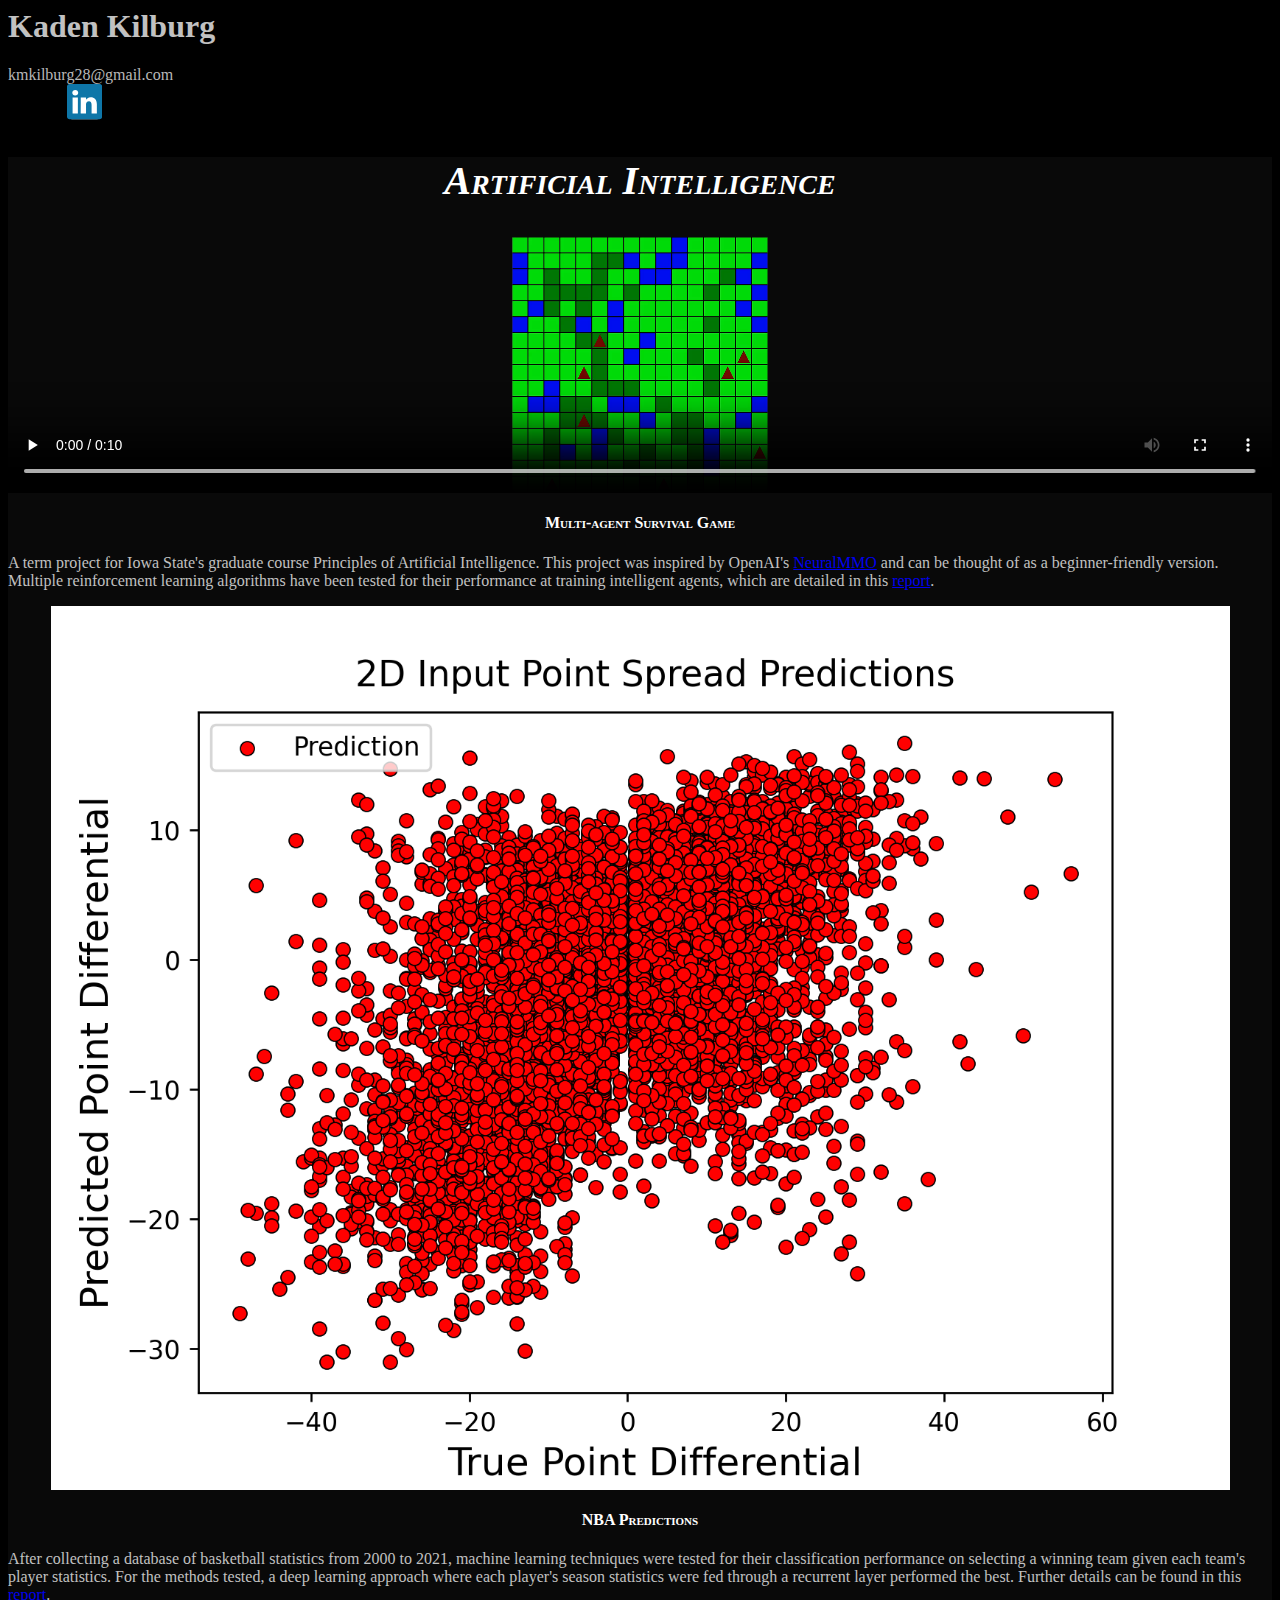
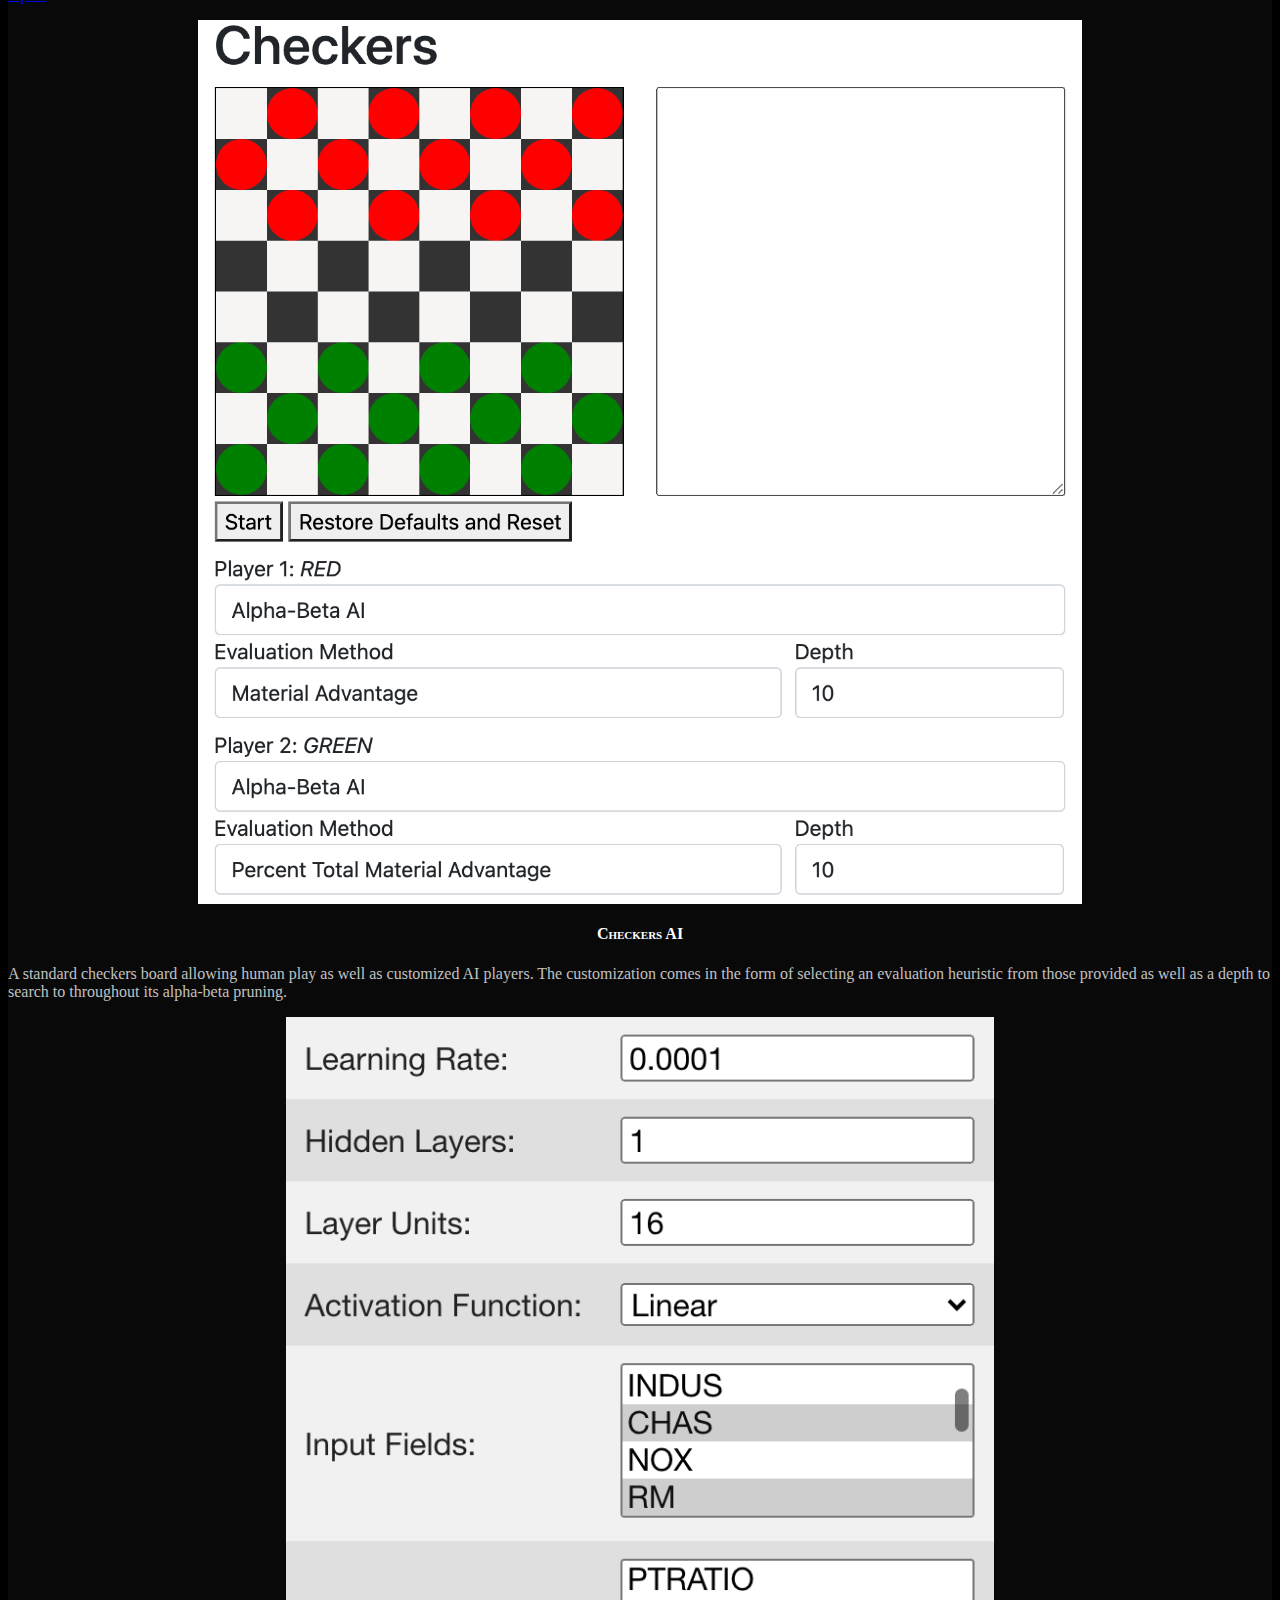
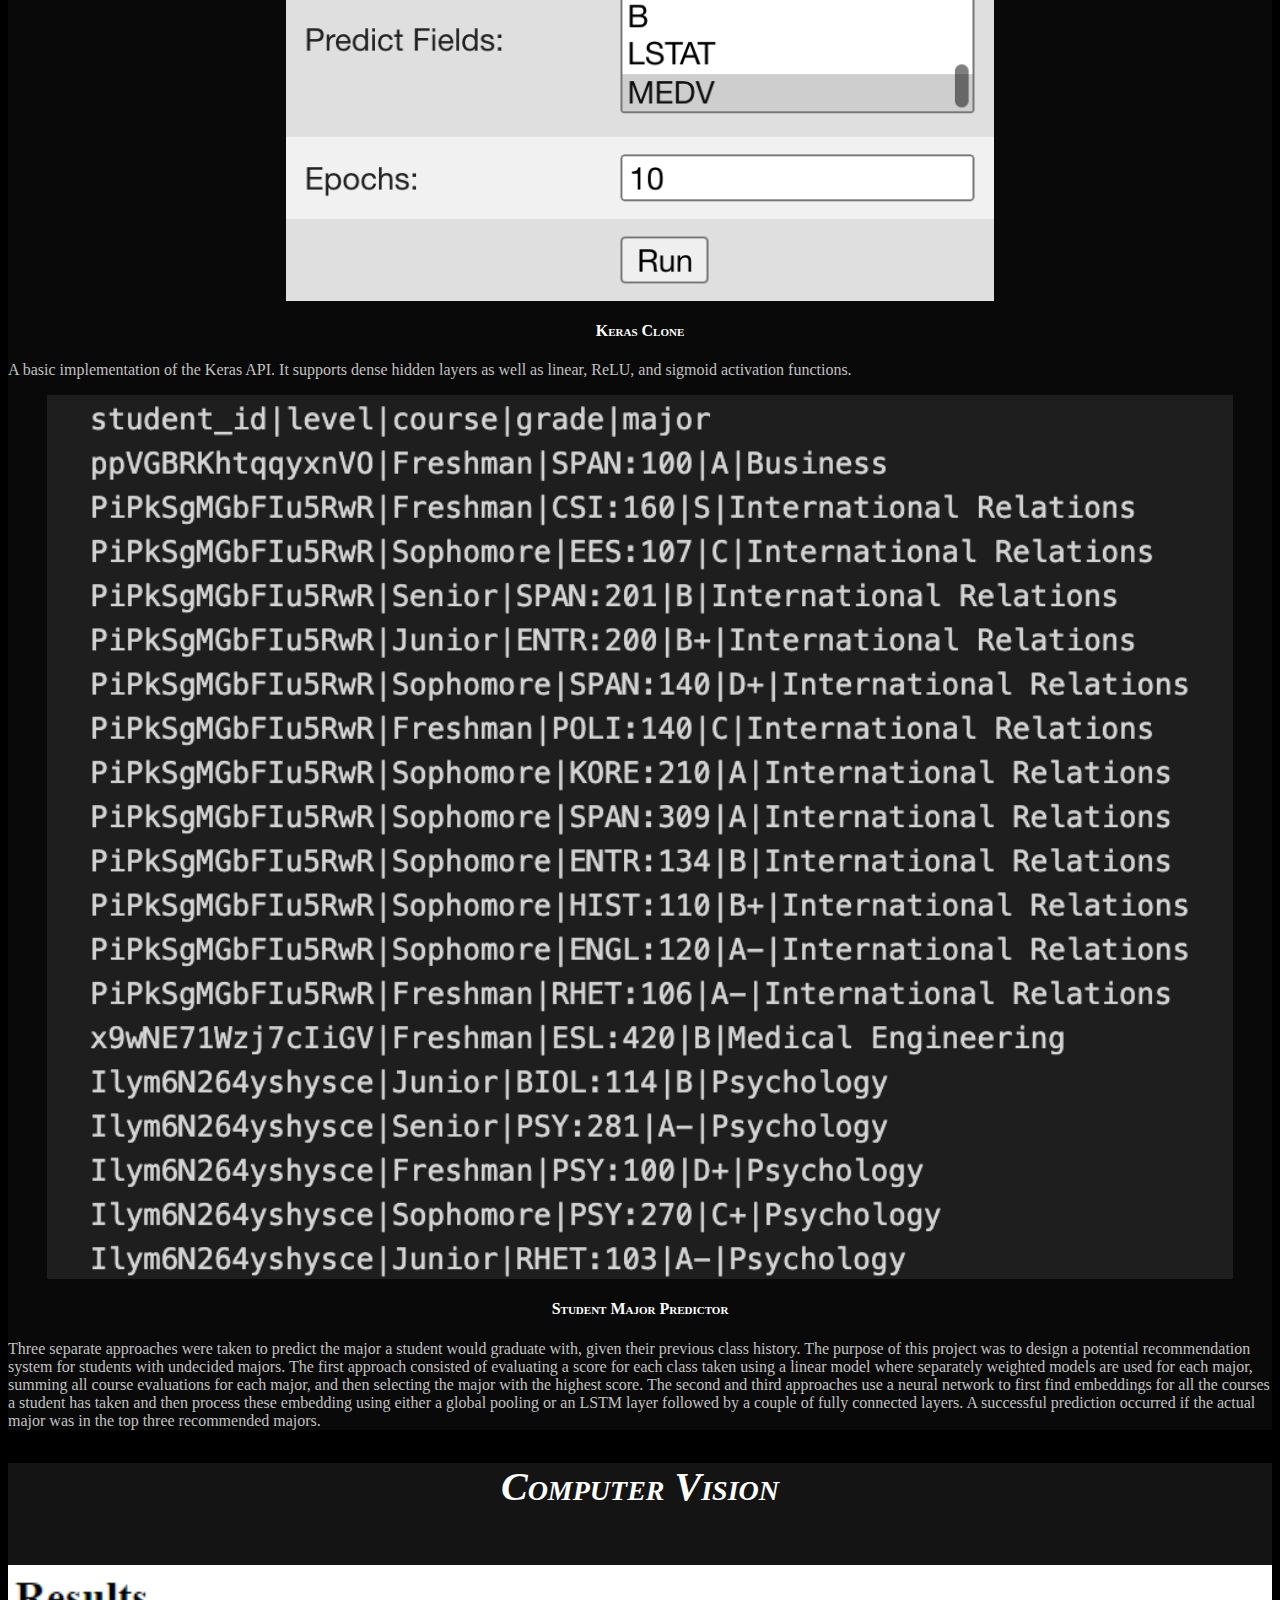
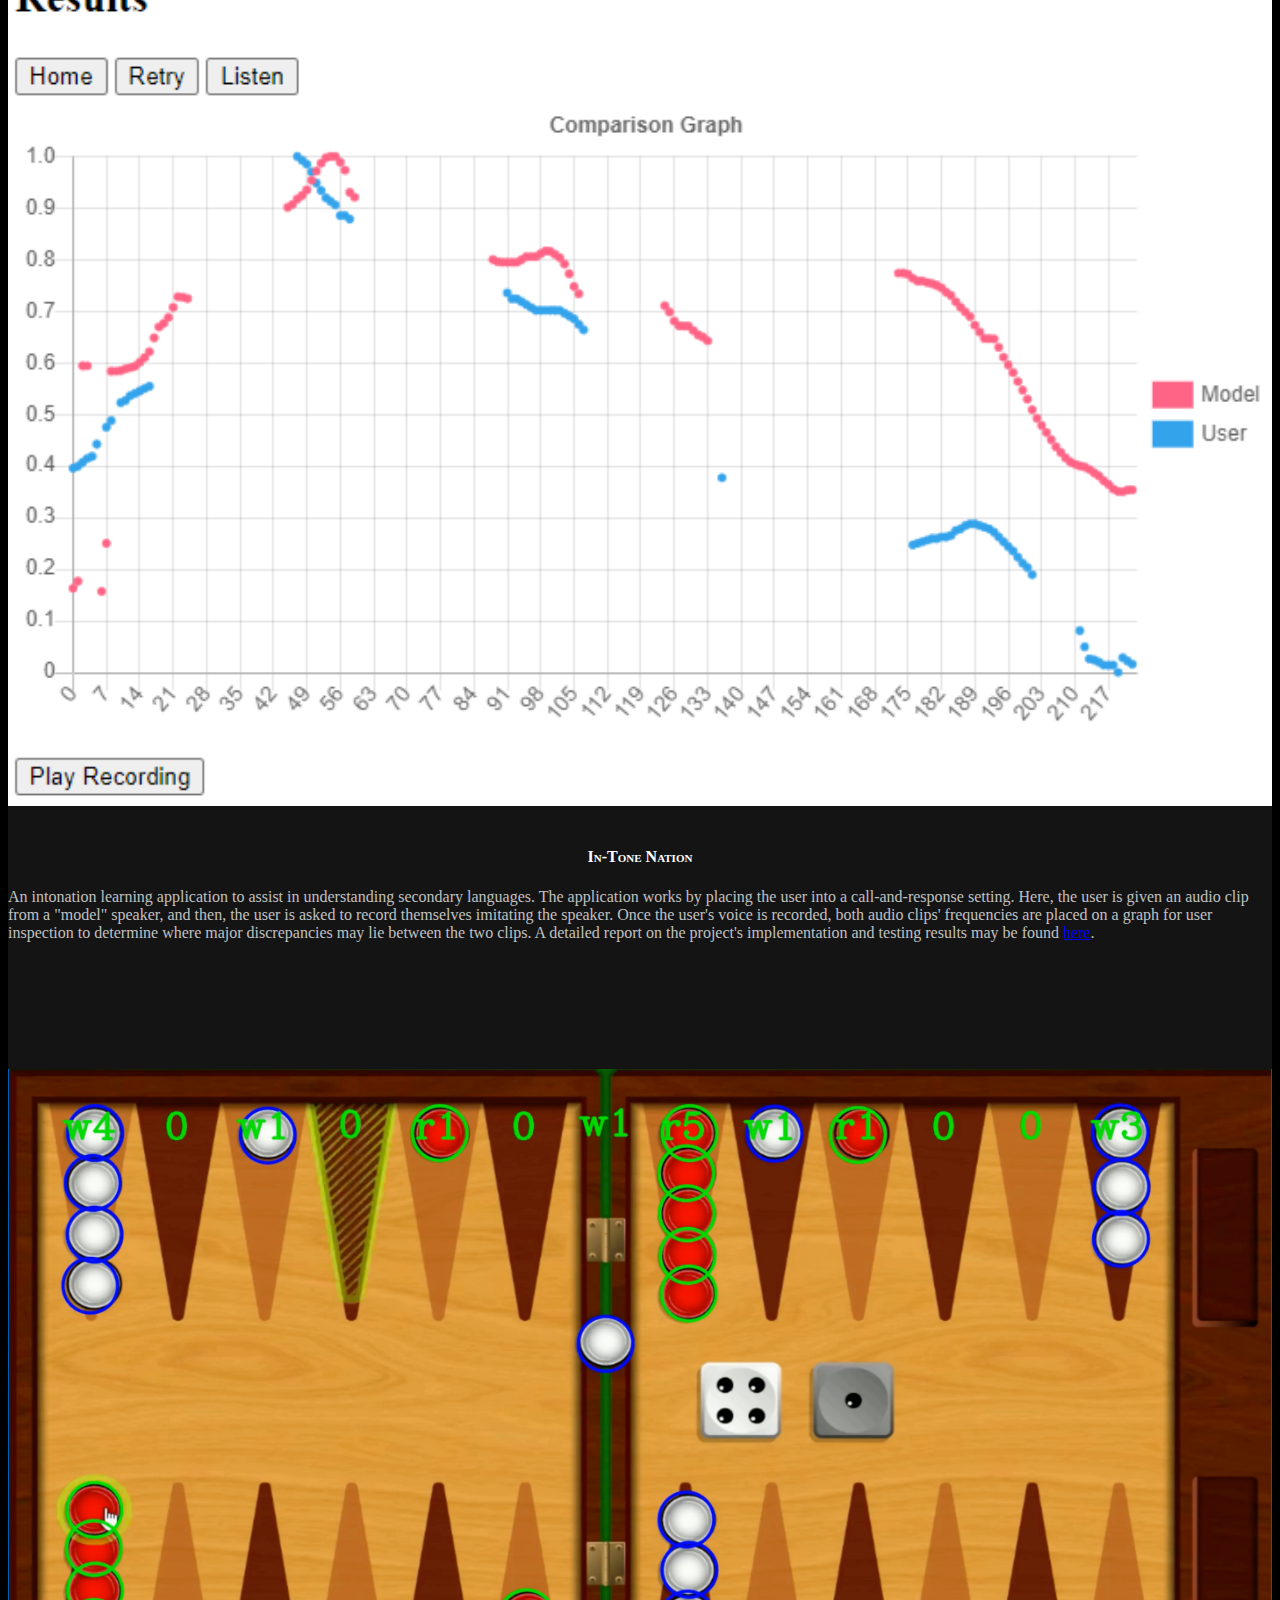
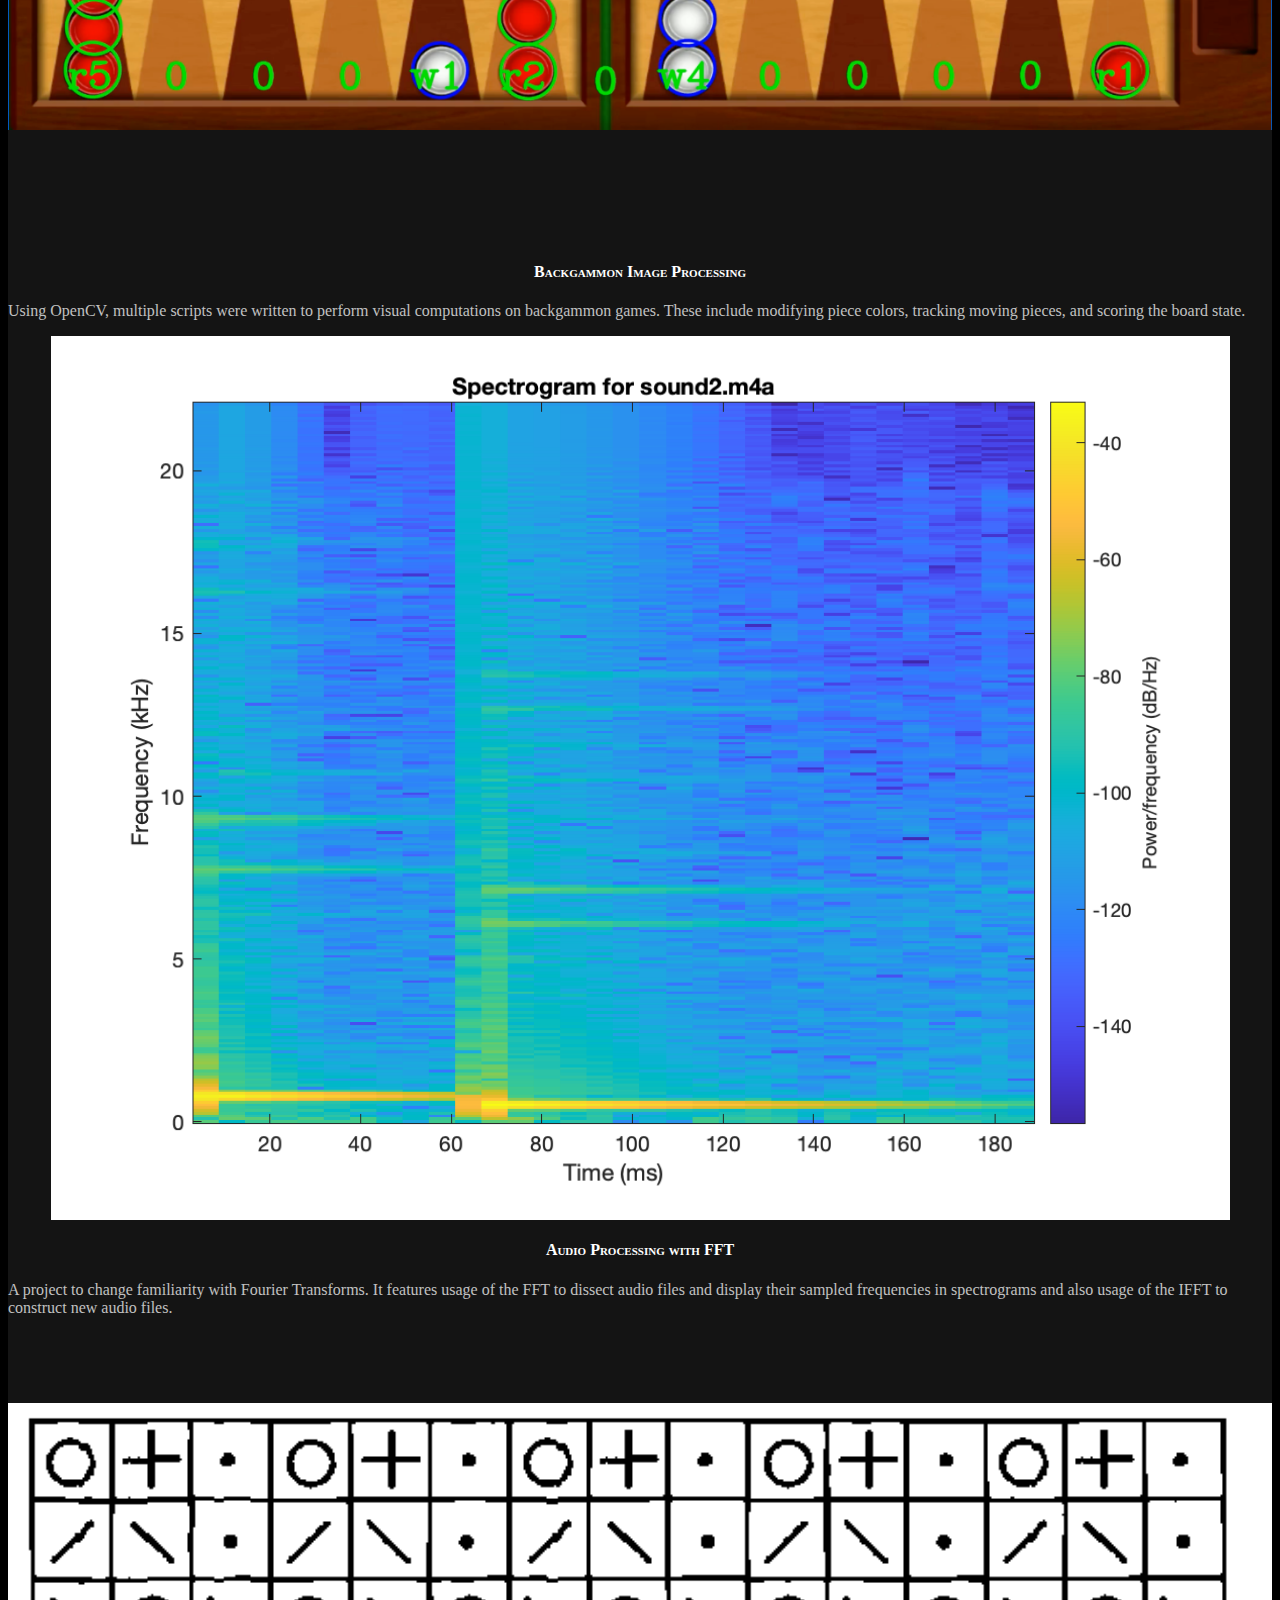
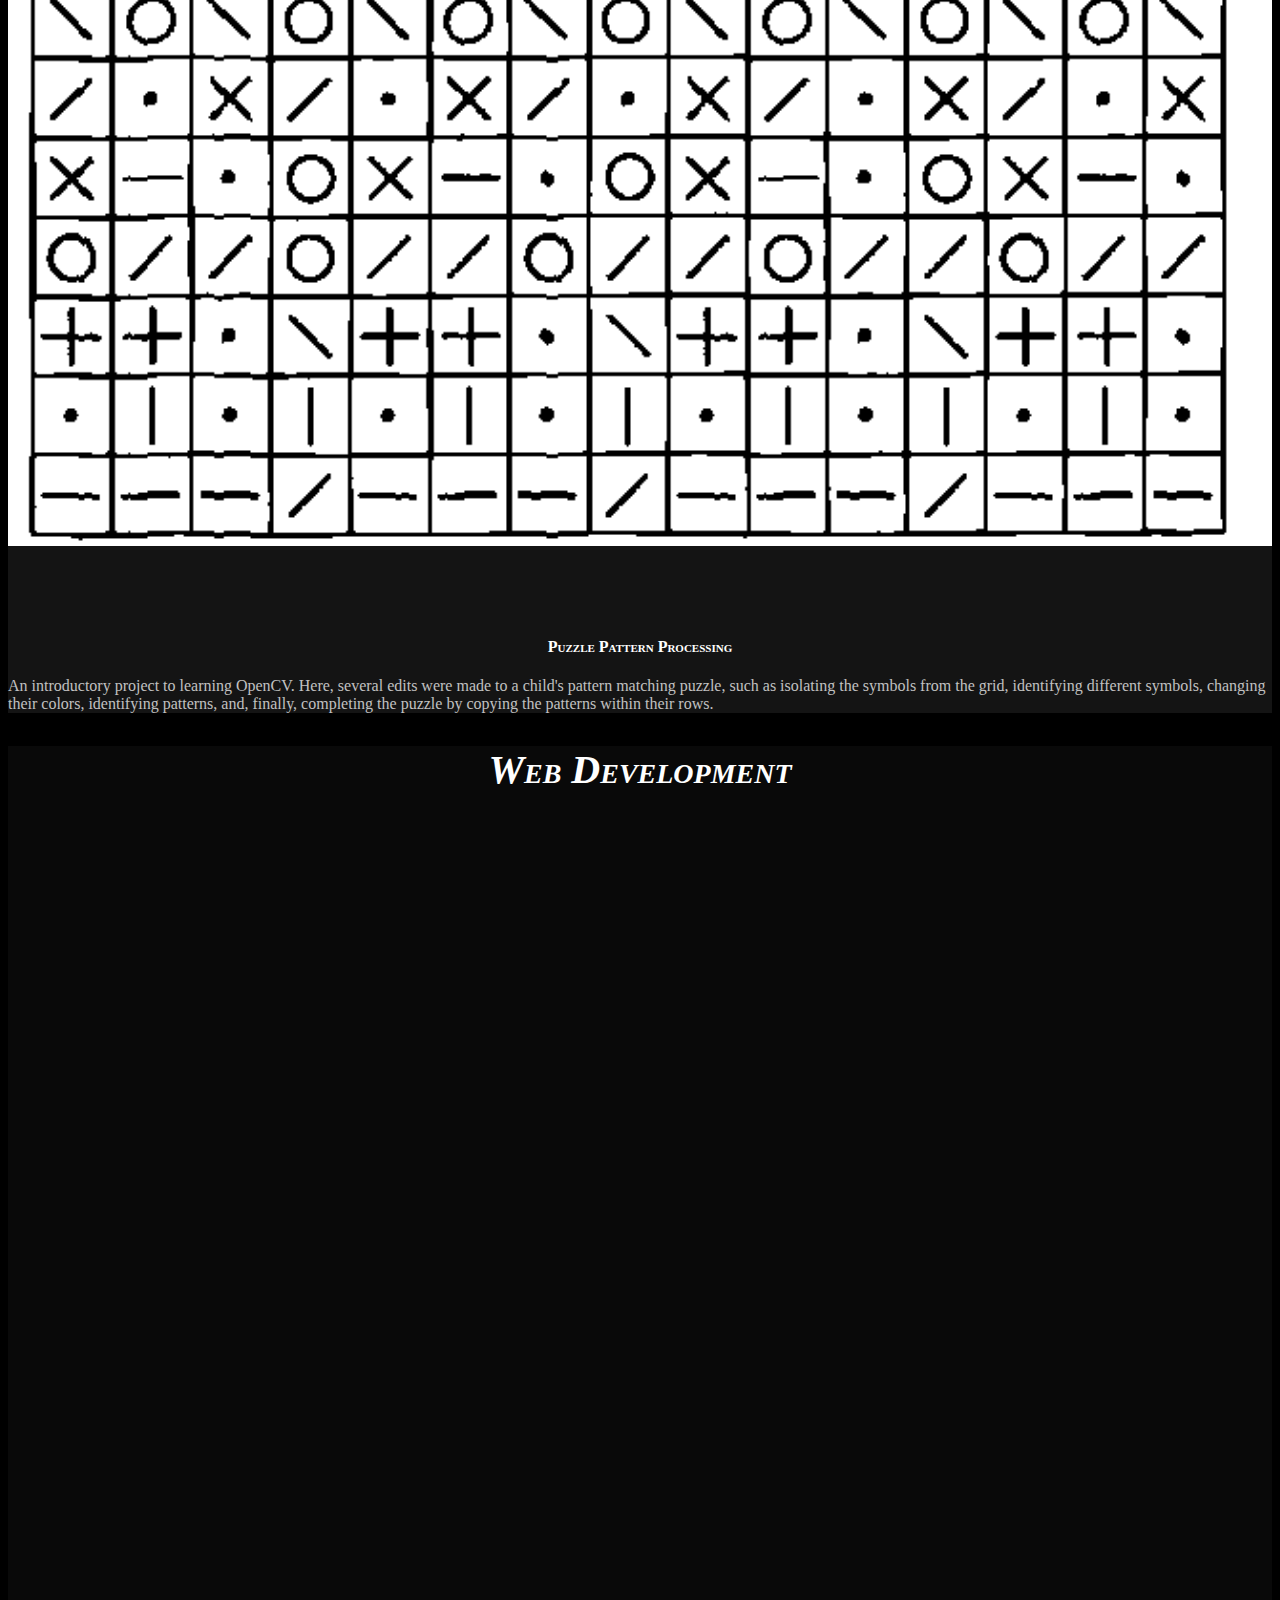
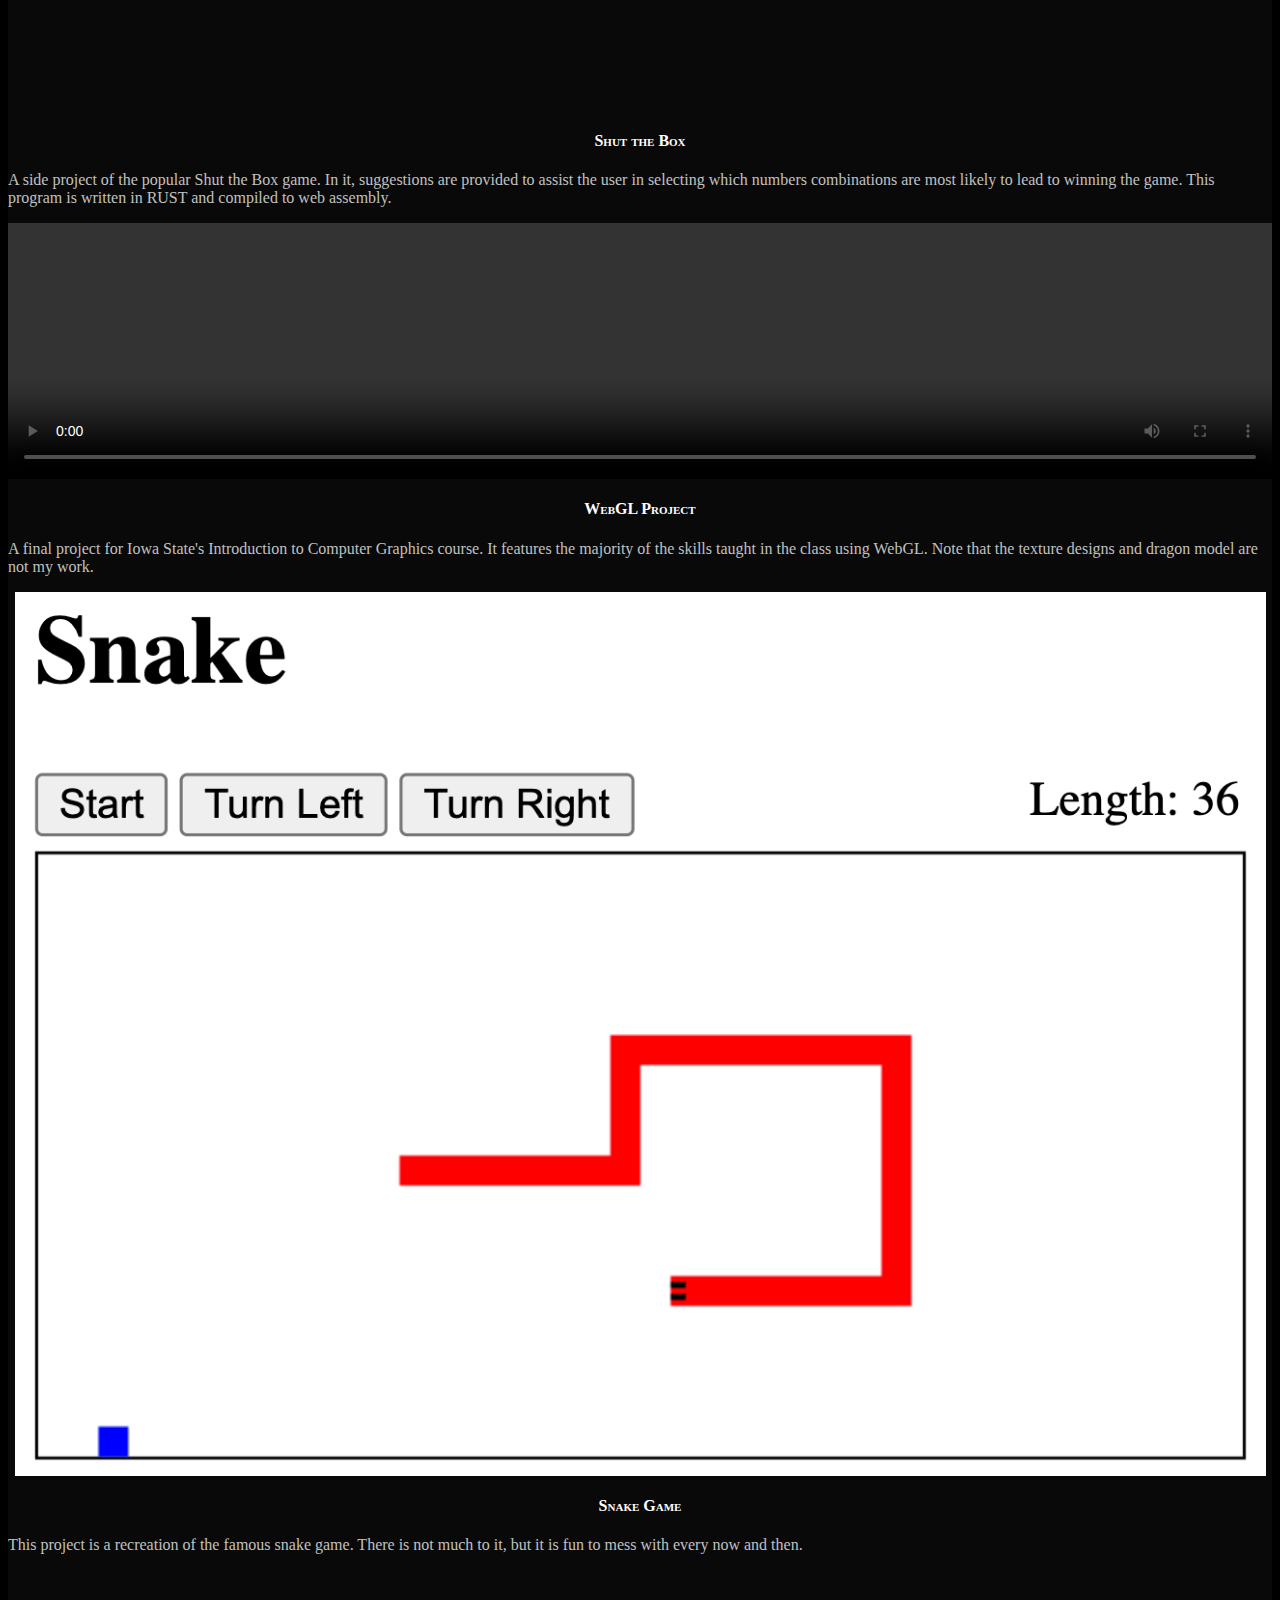
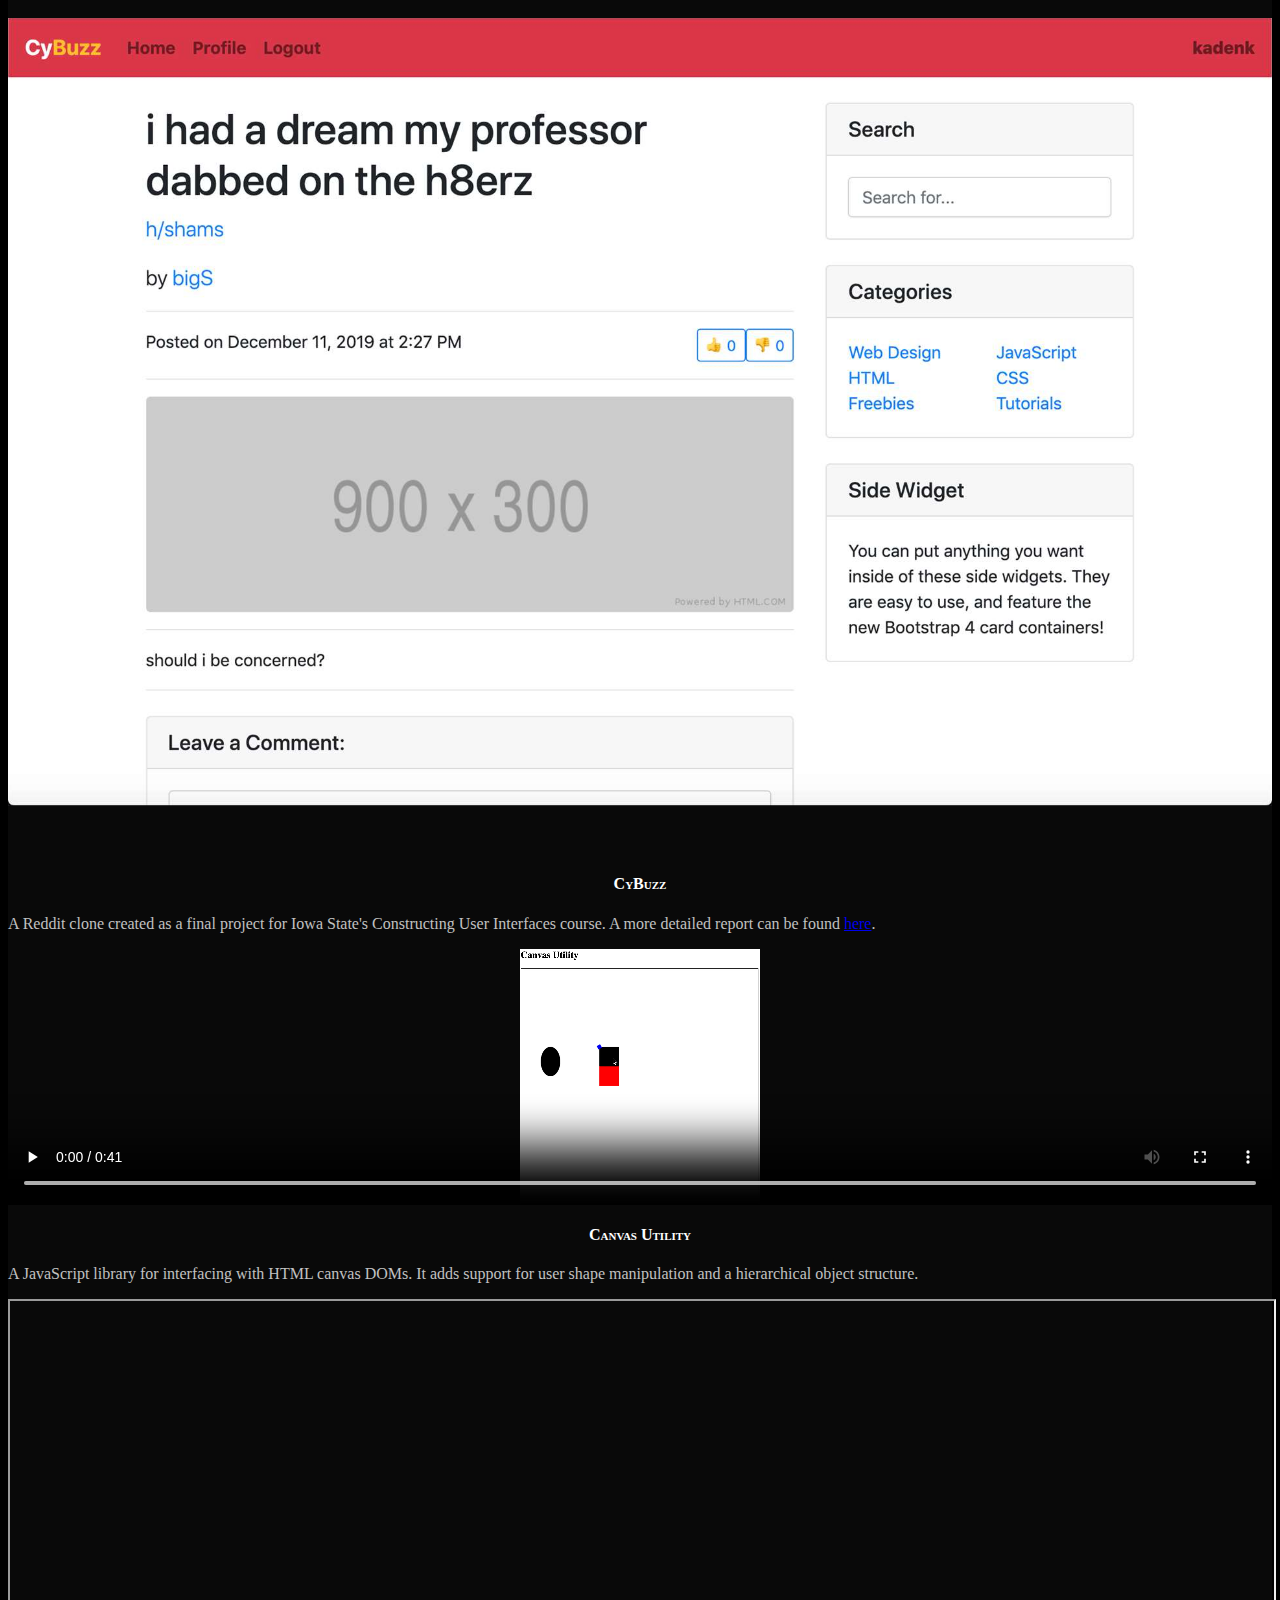
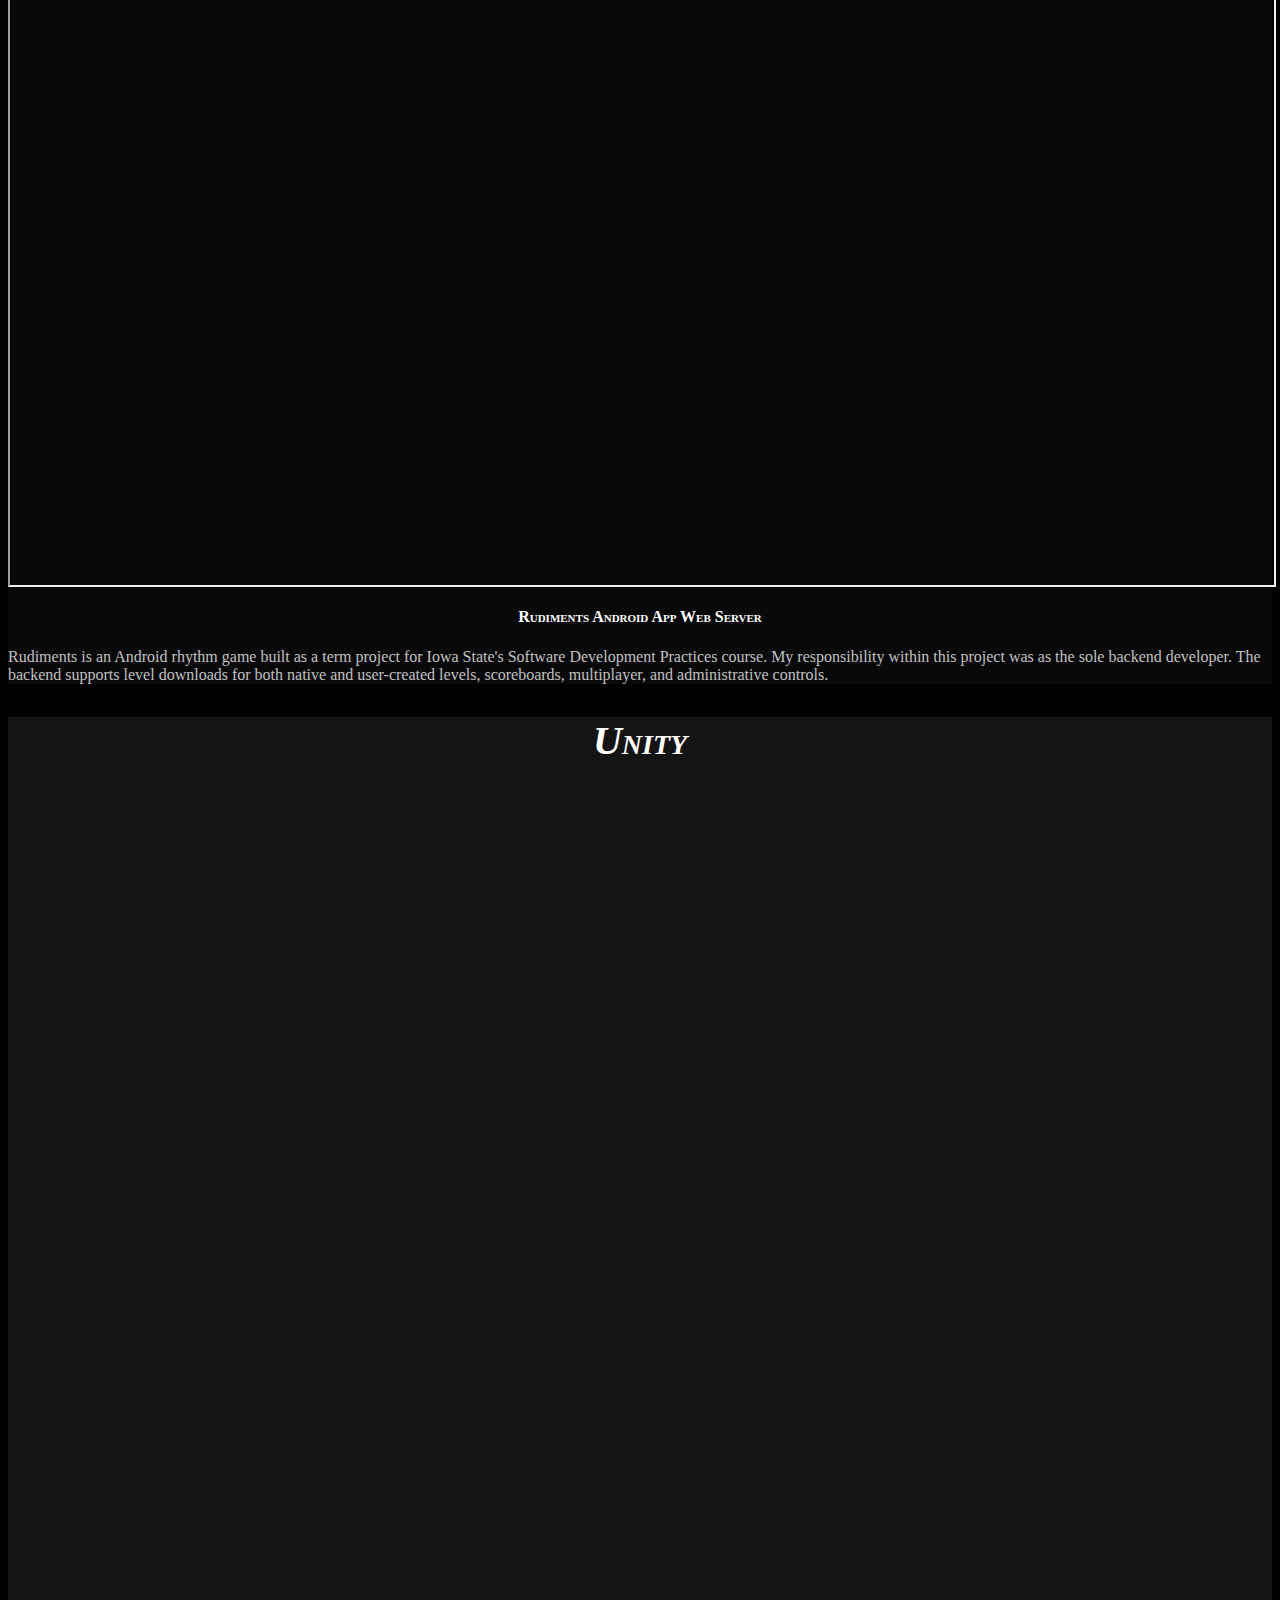
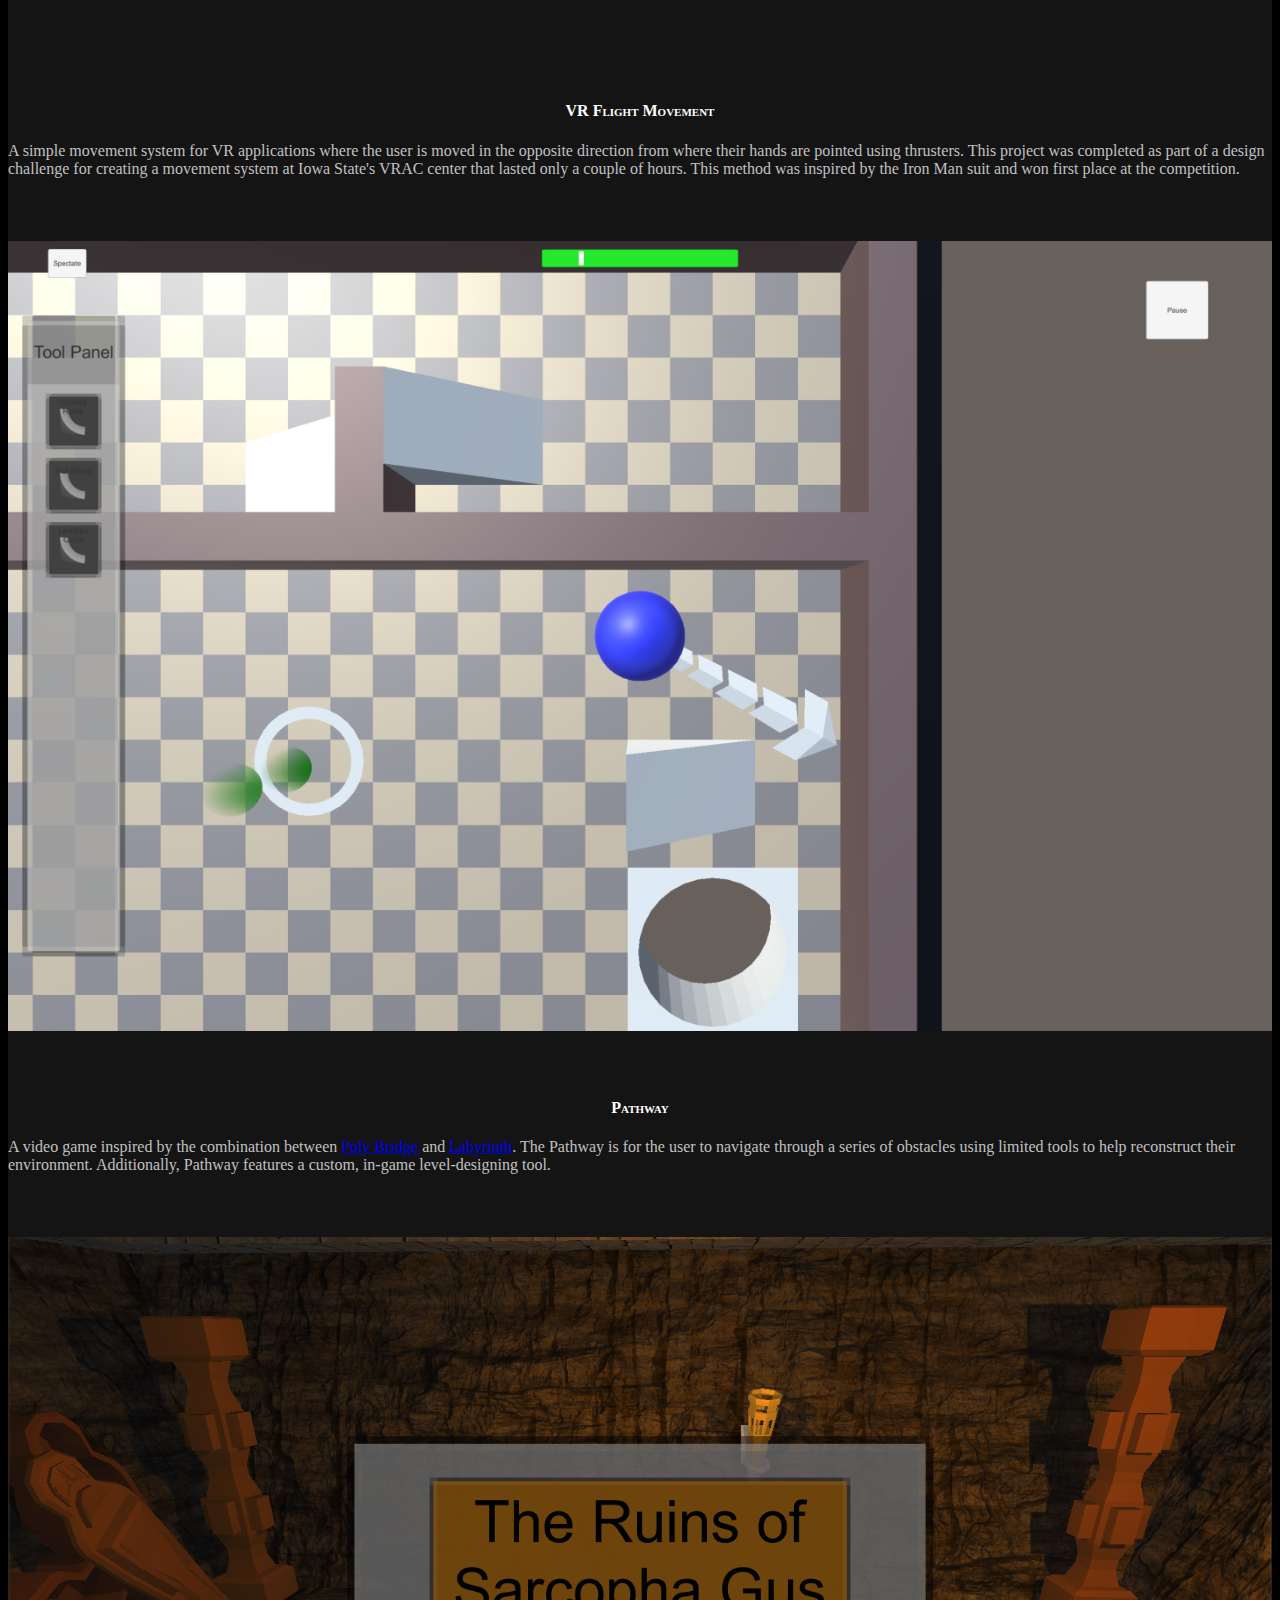
==== commit 0abb88e3: "Add mobile support" ====
--- a/index.html
+++ b/index.html
@@ -1,11 +1,12 @@
 <html>
 <head>
 	<title>Kaden Kilburg</title>
+	<meta name="viewport" content="width=device-width">
 	<link rel="stylesheet" type="text/css" href="https://cdn.jsdelivr.net/npm/bootstrap@5.1.3/dist/css/bootstrap.min.css" integrity="sha384-1BmE4kWBq78iYhFldvKuhfTAU6auU8tT94WrHftjDbrCEXSU1oBoqyl2QvZ6jIW3" crossorigin="anonymous">
 	<link rel="stylesheet" type="text/css" href="styles.css" />
 </head>
 <body style="background-color:black">
-	<div class="container col-9 header">
+	<div class="container col-md-9 header">
 		<div class="row justify-content-center">
 			<div class="col-6">
 				<div class="row justify-content-center">
@@ -82,7 +83,7 @@
 		</div>-->
 	</div>
 	<script src="projects.js"></script>
-	<div class="container col-9 footer">
+	<div class="container col-md-9 footer">
 		<div class="row justify-content-center mt-2">
 			<div class="col-6">
 				<p><a href="mailto:kmkilburg28@gmail.com">kmkilburg28@gmail.com</a></p>
--- a/styles.css
+++ b/styles.css
@@ -26,6 +26,7 @@
 }
 .projects-category h4 a:hover {
 	text-decoration: underline;
+	color: lightgray;
 }
 .projects-category p {
 	font-family: 'Times New Roman', Times, serif;
@@ -50,19 +51,14 @@
 	color: #0e76a8;
 	/* background: radial-gradient() */
 }
-.fa-square {
-	color: white;
-}
 
 .footer, .header {
 	color: #b8b8b8
 }
-
 .footer a, .header a {
 	color: inherit;
 	text-decoration: none;
 }
 .footer a:hover, .header a:hover {
 	color: gray;
-	/* text-decoration: underline; */
 }